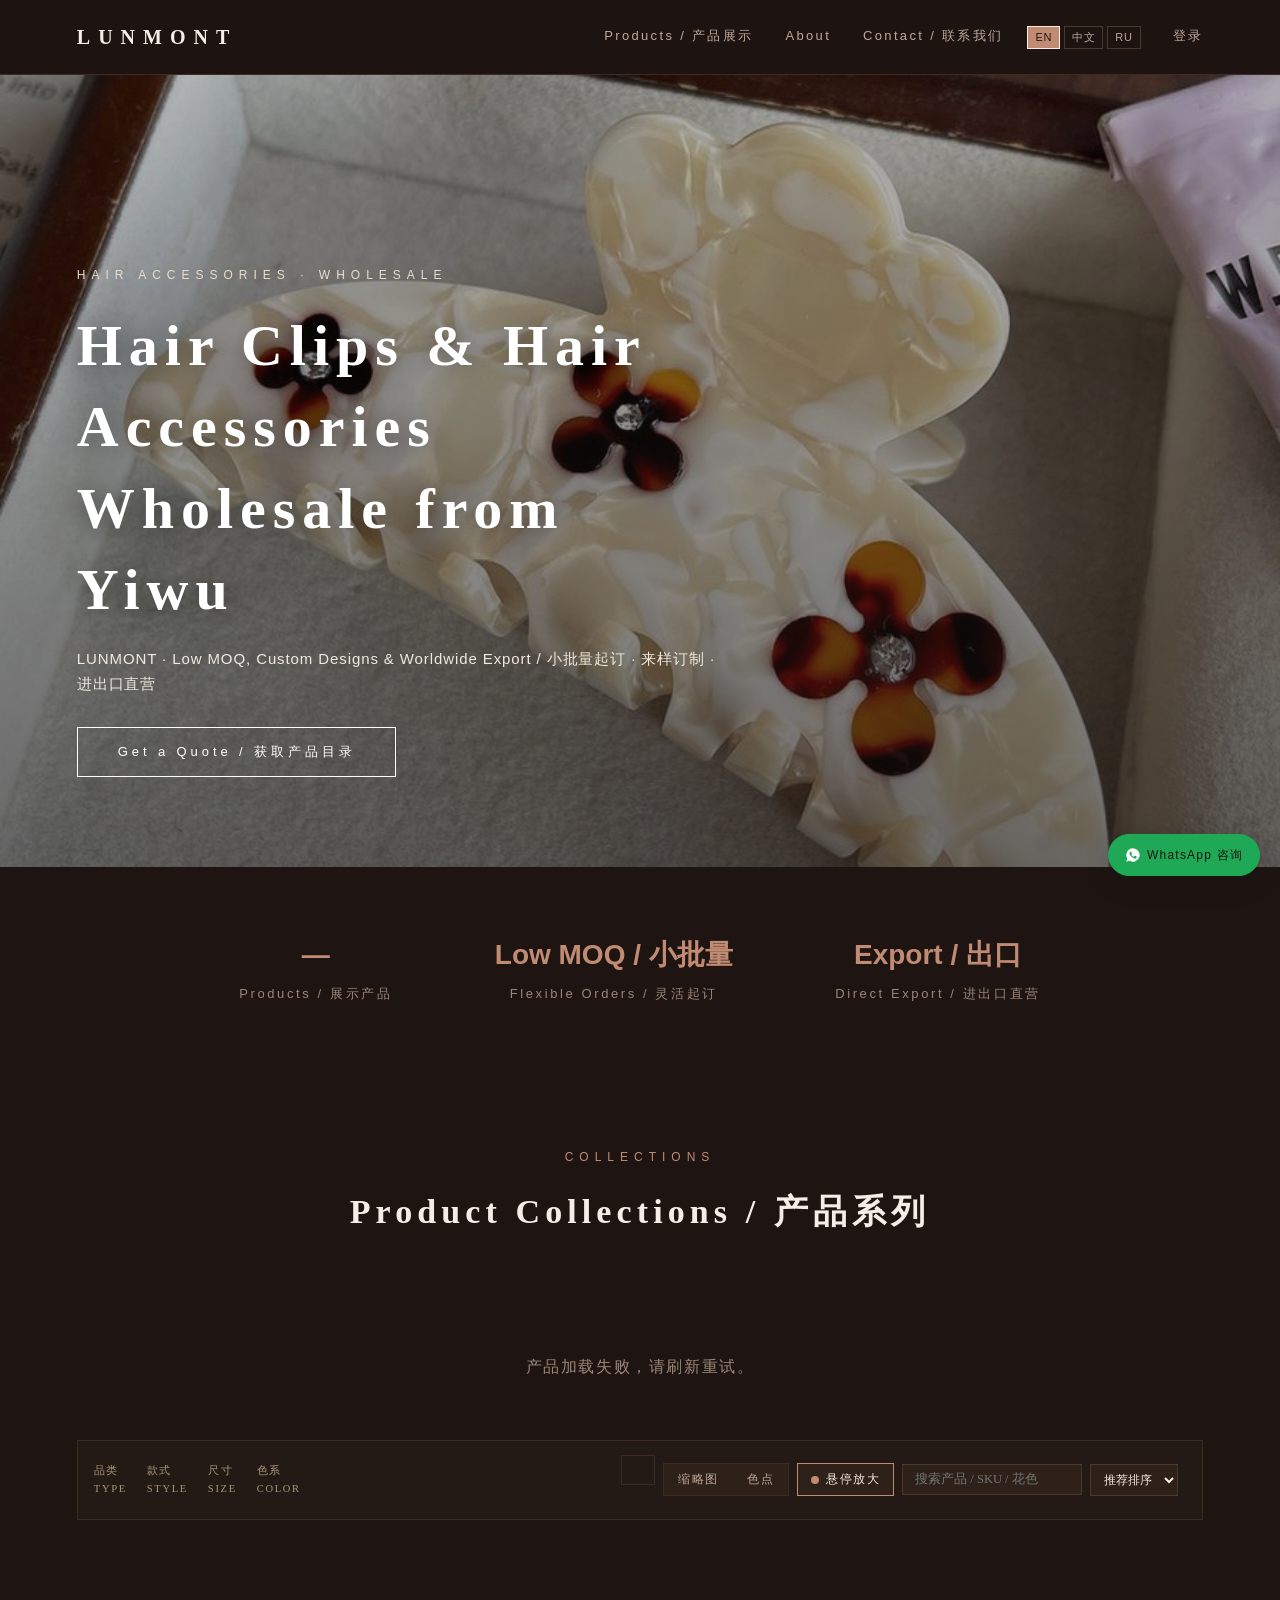
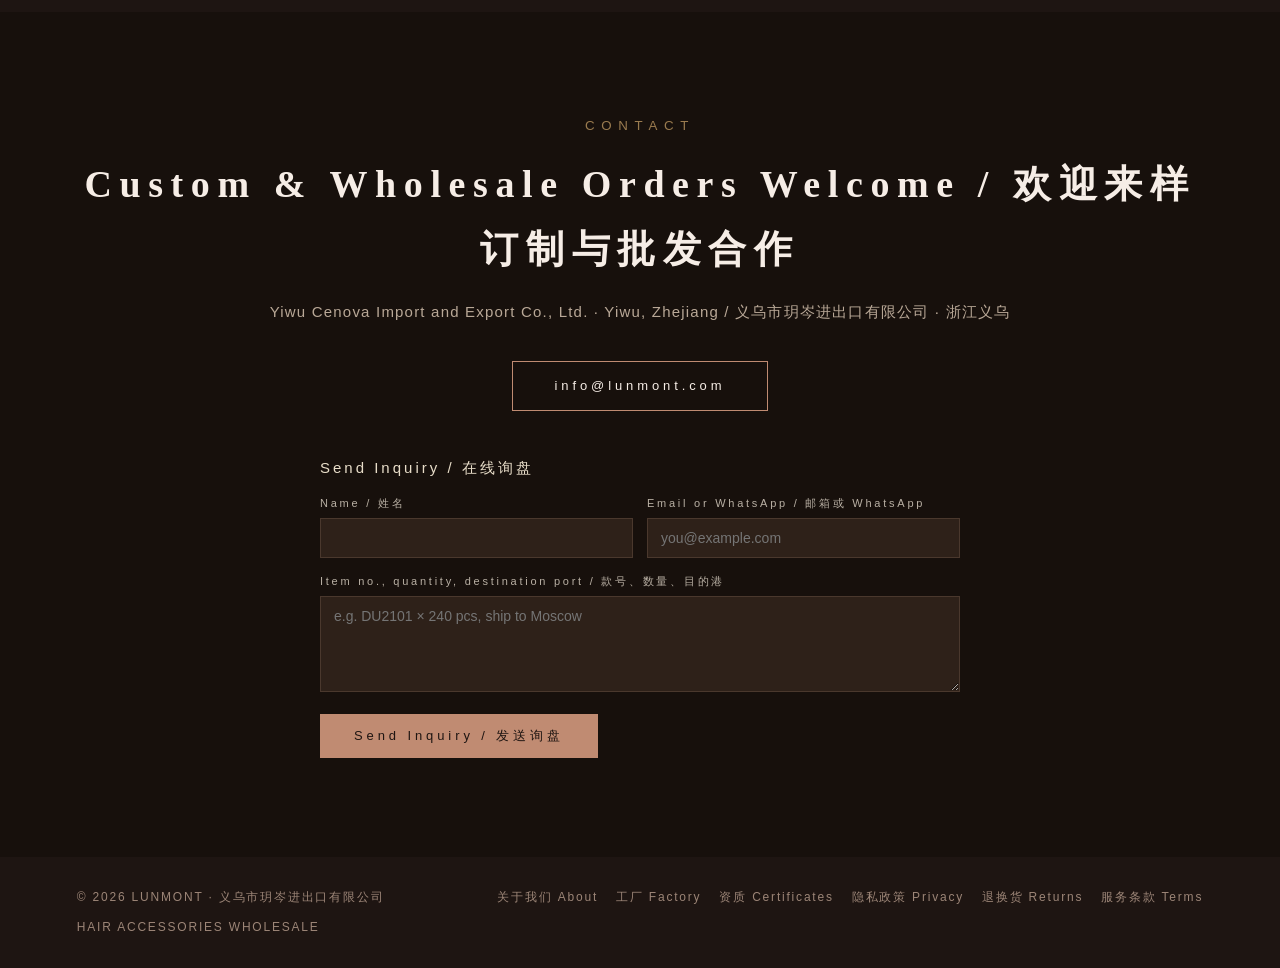
==== index.html @ c1722052 "site: 上线 K5 深咖玫瑰金主题" ====
<!doctype html>
<html lang="en">
<head>
<meta charset="UTF-8">
<!-- build-tag: 2026-11-25 i18n-k5-20261125 -->
<meta name="viewport" content="width=device-width, initial-scale=1.0">
<title>Hair Clips & Hair Accessories Manufacturer | LUNMONT</title>
<meta name="description" content="LUNMONT is a Yiwu hair clip and hair accessories manufacturer offering acetate clips, claw clips and custom wholesale orders with low MOQ. Request a quote today.">
<link rel="canonical" href="https://www.lunmont.com/">
<link rel="alternate" hreflang="en" href="https://www.lunmont.com/">
<link rel="alternate" hreflang="x-default" href="https://www.lunmont.com/">
<link rel="preload" as="image" href="assets/products/accessories/DU2101.jpg" fetchpriority="high">
<meta name="robots" content="index,follow">
<meta property="og:image" content="https://www.lunmont.com/assets/business-license.jpg">
<meta property="og:image:width" content="1400">
<meta property="og:image:height" content="1000">
<meta property="og:image:alt" content="Business License of Yiwu Cenova Import and Export Co., Ltd.">
<meta property="og:type" content="website">
<meta property="og:site_name" content="LUNMONT Hair Accessories">
<meta property="og:title" content="Hair Clips & Hair Accessories Manufacturer | LUNMONT">
<meta property="og:description" content="Yiwu hair clip manufacturer. Wholesale acetate clips, claw clips, custom designs. Low MOQ, export worldwide.">
<meta property="og:url" content="https://www.lunmont.com/">
<meta property="og:locale" content="en_US">
<meta name="twitter:card" content="summary_large_image">
<meta name="author" content="Yiwu Cenova Import and Export Co., Ltd.">
<script type="application/ld+json">
{"@context":"https://schema.org","@graph":[
{"@type":"Organization","@id":"https://www.lunmont.com/#organization",
"name":"Yiwu Cenova Import and Export Co., Ltd.","alternateName":"LUNMONT",
"url":"https://www.lunmont.com/","telephone":"+852 94075662",
"foundingDate":"2026-02-05",
"identifier":{"@type":"PropertyValue","name":"Unified Social Credit Code","value":"91330782MAK7FM3R1M"},
"address":{"@type":"PostalAddress","streetAddress":"Houzhai Street, Chengbei Road J86 Lane No.8 Room 401","addressLocality":"Yiwu","addressRegion":"Zhejiang","addressCountry":"CN"},
"description":"Hair clips and hair accessories manufacturer and wholesale supplier."},
{"@type":"WebSite","@id":"https://www.lunmont.com/#website",
"url":"https://www.lunmont.com/","name":"LUNMONT Hair Accessories",
"publisher":{"@id":"https://www.lunmont.com/#organization"},
"inLanguage":"en"},
{"@type":"BreadcrumbList","@id":"https://www.lunmont.com/#breadcrumb",
"itemListElement":[{"@type":"ListItem","position":1,"name":"Home","item":"https://www.lunmont.com/"}]}
]}
</script>
<style>
  :root{--ink:#f6ede6;--muted:#c0a899;--paper:#1e1512;--line:#3b2b23;--accent:#c08b72}
  *{margin:0;padding:0;box-sizing:border-box}
  body{background:var(--paper);color:var(--ink);font-family:"Noto Serif SC","Songti SC",Georgia,serif;line-height:1.7}
  .sans{font-family:"PingFang SC","Microsoft YaHei",sans-serif}
  img{display:block}
  nav{display:flex;justify-content:space-between;align-items:center;padding:20px 6vw;border-bottom:1px solid var(--line);position:sticky;top:0;background:rgba(36,26,21,.92);backdrop-filter:blur(6px);z-index:9}
  .logo{font-size:20px;letter-spacing:.4em;font-weight:600}
  nav .links{font-size:13px;color:var(--muted);letter-spacing:.18em}
  nav .links a{color:inherit;text-decoration:none;margin-left:26px;cursor:pointer}
  nav .links a:hover{color:var(--ink)}
  .hero{position:relative;height:88vh;min-height:520px;overflow:hidden}
  .hero img{width:100%;height:100%;object-fit:cover;filter:saturate(.9)}
  .hero .veil{position:absolute;inset:0;background:linear-gradient(180deg,rgba(15,14,12,.25),rgba(15,14,12,.55))}
  .hero .cap{position:absolute;left:6vw;bottom:10vh;color:#fff;max-width:640px}
  .hero .cap small{font-size:12px;letter-spacing:.5em;color:#e8ddc9}
  .hero .cap h1{margin-top:18px;font-size:clamp(32px,5vw,58px);font-weight:600;letter-spacing:.12em;line-height:1.4;text-shadow:0 2px 24px rgba(0,0,0,.4);white-space:pre-line}
  .hero .cap p{margin-top:16px;font-size:15px;letter-spacing:.06em;color:#efe9df}
  .hero .cap a{display:inline-block;margin-top:30px;padding:13px 40px;border:1px solid #fff;color:#fff;text-decoration:none;font-size:13px;letter-spacing:.3em;transition:.25s;cursor:pointer}
  .hero .cap a:hover{background:#2e2119;color:var(--ink)}
  .stats{display:flex;justify-content:center;gap:8vw;flex-wrap:wrap;padding:64px 6vw;text-align:center}
  .stats b{display:block;font-size:28px;font-weight:600;color:var(--accent)}
  .stats i{font-style:normal;font-size:13px;color:var(--muted);letter-spacing:.2em}
  section{padding:8vh 6vw}
  .sec-head{text-align:center;margin-bottom:52px}
  .sec-head small{font-size:12px;letter-spacing:.5em;color:var(--accent)}
  .sec-head h2{margin-top:14px;font-size:clamp(24px,3vw,34px);font-weight:600;letter-spacing:.15em}
  .grid{display:grid;grid-template-columns:repeat(auto-fill,minmax(280px,1fr));gap:22px}
  .card{position:relative;height:400px;overflow:hidden;background:#2a1e18}
  /* 只作用于卡片主图（:scope 直系子元素）—— 变体缩略图是同名后代 img，不能被一起放大 */
  .card > img{width:100%;height:100%;object-fit:cover;transition:transform .6s ease;will-change:transform}
  /* 悬停放大：跟随鼠标位置、适中 1.5×（不做二次请求）；body.zoooff 时整体关闭 */
  body:not(.zoooff) .card:hover > img{transform:scale(1.5)}
  .card .shade{position:absolute;inset:0;background:linear-gradient(180deg,transparent 55%,rgba(15,14,12,.62))}
  .card .cap{position:absolute;left:22px;right:22px;bottom:20px;color:#fff}
  .card .cap h3{font-size:18px;letter-spacing:.15em;font-weight:600}
  .card .cap p{font-size:13px;color:#e8e2d8;letter-spacing:.08em;margin-top:3px}
  /* ---- 变体（花色）条：一张卡 = 一个产品，卡内切换 SKU ---- */
  .card .vstrip{position:absolute;left:0;right:0;bottom:86px;display:flex;align-items:center;gap:8px;
    padding:0 20px;overflow-x:auto;scrollbar-width:none;z-index:2}
  .card .vstrip::-webkit-scrollbar{display:none}
  .card .vsw{flex:0 0 auto;width:32px;height:32px;border-radius:50%;border:1px solid rgba(255,255,255,.5);
    background:#2a1e18;padding:0;cursor:pointer;overflow:hidden;transition:transform .2s,box-shadow .2s}
  .card .vsw img{width:100%;height:100%;object-fit:cover;display:block;transition:none;transform:none!important}
  .card .vsw:hover{transform:translateY(-2px)}
  .card .vsw.on{box-shadow:0 0 0 2px rgba(15,14,12,.55),0 0 0 3.5px #c08b72}
  .card .vsw.dot{overflow:visible;background:transparent;border:0}
  .card .vsw.dot span{display:block;width:100%;height:100%;border-radius:50%;
    box-shadow:inset 0 0 0 1px rgba(255,255,255,.55);background:var(--c1,#ccc)}
  .card .vsw.dot.pat span{background:repeating-conic-gradient(var(--c1,#ccc) 0 25%,var(--c2,#999) 25% 50%) 0 0/11px 11px}
  .card .vmore{flex:0 0 auto;border:1px solid rgba(255,255,255,.5);background:rgba(15,14,12,.45);
    color:#fff;font-size:11px;letter-spacing:.08em;padding:6px 10px;cursor:pointer;font-family:inherit}
  .card .vmore:hover{background:rgba(15,14,12,.7)}
  /* ---- 变体模式切换（产品区工具栏内）---- */
  .toolbar-v{display:inline-flex;border:1px solid var(--line);background:#2e2119}
  .toolbar-v button{border:0;background:transparent;padding:7px 14px;font-size:12px;letter-spacing:.14em;
    cursor:pointer;color:var(--muted);font-family:"PingFang SC","Microsoft YaHei",sans-serif;transition:.2s}
  .toolbar-v button.on{background:var(--ink);color:#fff}
  .zoomBtn{display:inline-flex;align-items:center;gap:7px;border:1px solid var(--line);background:#2e2119;
    padding:7px 13px;font-size:12px;letter-spacing:.12em;color:var(--muted);cursor:pointer;
    font-family:"PingFang SC","Microsoft YaHei",sans-serif;transition:.2s}
  .zoomBtn .dot{width:8px;height:8px;border-radius:50%;background:#4a382d;transition:.2s}
  .zoomBtn.on{color:var(--ink);border-color:var(--accent)}
  .zoomBtn.on .dot{background:var(--accent)}
  .zoomBtn:hover{border-color:var(--accent)}
  /* ---- 全部花色面板 ---- */
  .vpanel{position:fixed;inset:0;background:rgba(20,18,14,.86);z-index:60;display:none;
    align-items:center;justify-content:center;padding:5vh 4vw}
  .vpanel.open{display:flex}
  .vpanel-inner{background:#241a15;max-width:940px;width:100%;max-height:88vh;display:flex;flex-direction:column}
  .vpanel-head{display:flex;align-items:center;gap:14px;padding:20px 24px 14px;border-bottom:1px solid var(--line)}
  .vpanel-head h4{font-size:16px;letter-spacing:.05em;font-weight:600;flex:1}
  .vpanel-head small{font-size:11px;letter-spacing:.16em;color:var(--muted)}
  .vpanel-head button{border:1px solid var(--line);background:transparent;font-size:17px;width:32px;height:32px;
    cursor:pointer;color:var(--muted)}
  .vpanel-grid{display:grid;grid-template-columns:repeat(auto-fill,minmax(112px,1fr));gap:14px;padding:20px 24px;overflow-y:auto}
  .vpanel-item{cursor:pointer;position:relative}
  .vpanel-item .im{aspect-ratio:1;background:#2a1e18;overflow:hidden;border:1px solid transparent}
  .vpanel-item:hover .im{border-color:#c08b72}
  .vpanel-item img{width:100%;height:100%;object-fit:cover;display:block}
  .vpanel-item p{font-size:11px;color:var(--muted);margin-top:6px;white-space:nowrap;overflow:hidden;text-overflow:ellipsis}
  .card .del{position:absolute;top:14px;right:14px;background:rgba(15,14,12,.6);color:#fff;border:1px solid rgba(255,255,255,.4);padding:4px 12px;font-size:12px;cursor:pointer;letter-spacing:.1em;display:none}
  .edit-on .card .del{display:block}
  .empty,.loading,.error{padding:60px 0;text-align:center;color:var(--muted);letter-spacing:.1em}
  .error{color:#a33}
  .admin{background:#2a1e18;padding:6vh 6vw;display:none}
  .edit-on .admin{display:block}
  .admin h2{font-size:22px;letter-spacing:.2em;margin-bottom:8px}
  .admin .hint{color:var(--muted);font-size:13px;margin-bottom:26px}
  .form{display:grid;grid-template-columns:repeat(auto-fit,minmax(200px,1fr));gap:16px;align-items:end;max-width:900px}
  .form label{display:block;font-size:12px;letter-spacing:.2em;color:var(--muted);margin-bottom:6px}
  .form input,.form select{width:100%;padding:10px 12px;border:1px solid #4a382d;background:#2e2119;font-size:14px}
  .form .btn{padding:12px 30px;background:var(--ink);color:#fff;border:none;font-size:13px;letter-spacing:.25em;cursor:pointer}
  .form .btn:disabled{opacity:.5;cursor:wait}
  .status{margin-top:14px;font-size:13px;min-height:20px}
  .status.ok{color:#2c6e3f}.status.err{color:#a33}
  .contact{background:var(--ink);color:#fffdf9;text-align:center;padding:11vh 6vw}
  .contact h2{font-size:clamp(26px,3.2vw,38px);font-weight:600;letter-spacing:.2em}
  .contact p{color:#b9b0a4;margin-top:18px;font-size:15px;letter-spacing:.08em}
  .contact .mail{display:inline-block;margin-top:36px;padding:13px 42px;border:1px solid #fffdf9;color:#fffdf9;text-decoration:none;font-size:13px;letter-spacing:.3em}
  footer{padding:30px 6vw;display:flex;justify-content:space-between;flex-wrap:wrap;gap:10px;color:var(--muted);font-size:12px;letter-spacing:.15em}
  .foot-links{display:flex;gap:18px}
  .foot-links a{color:var(--muted);text-decoration:none}
  .foot-links a:hover{color:var(--ink)}
  .edit-on [data-content-key]{outline:1px dashed #c08b72;outline-offset:4px;cursor:text;border-radius:2px}
  .edit-on [data-content-key]:hover{background:rgba(217,164,65,.14)}
  .edit-on [data-content-key]:focus{outline:2px solid #c08b72;background:rgba(255,253,249,.10)}
  body.edit-on{padding-bottom:72px}
  .editbar{position:fixed;left:0;right:0;bottom:0;z-index:50;display:flex;align-items:center;justify-content:center;gap:14px;flex-wrap:wrap;background:#150f0c;color:#fffdf9;padding:12px 6vw;font-size:13px;letter-spacing:.08em}
  .editbar[hidden]{display:none}
  .editbar button{padding:8px 20px;border:1px solid #c08b72;background:#c08b72;color:#0f0e0c;font-size:13px;letter-spacing:.12em;cursor:pointer}
  .editbar button.ghost{background:transparent;color:#e8ddc9;border-color:#8a7a60}
  .editbar button:disabled{opacity:.5;cursor:wait}
  .editbar .st{color:#c9b98f;min-width:110px}
  .editbar .st.ok{color:#8fd6a0}.editbar .st.err{color:#f0a0a0}
  .seo-edit{margin-top:34px;padding-top:24px;border-top:1px solid var(--line);max-width:900px}
  .seo-edit h3{font-size:15px;letter-spacing:.15em;margin-bottom:12px}
  .editbar button.active{background:#241a15;color:#0f0e0c;border-color:#fffdf9}
  .editbar button:disabled{opacity:.4}
  .editbar button[hidden]{display:none}
  .editbar .lang-edit{display:inline-flex;align-items:center;gap:6px;color:#e8ddc9;white-space:nowrap}
  .editbar .lang-edit select{padding:6px 8px;background:#f6ede6;color:#1e1512;border:1px solid #8a7a60;font-size:12px;cursor:pointer}
  .lang-switch{display:inline-flex;gap:4px;margin-left:18px;vertical-align:middle;letter-spacing:.04em}
  .lang-switch[hidden]{display:none}
  .lang-switch button{padding:3px 7px;border:1px solid #4a382d;background:transparent;color:var(--muted);font-size:11px;letter-spacing:.06em;cursor:pointer}
  .lang-switch button:hover{color:var(--ink);border-color:var(--ink)}
  .lang-switch button.on{background:#c08b72;color:#1e1512;border-color:var(--ink)}
  .pick-on [data-content-key]{cursor:pointer;outline:1px dashed rgba(55,138,221,.6);outline-offset:3px}
  .pick-on [data-content-key]:hover{outline:2px solid #378add;background:rgba(55,138,221,.10)}
  .pick-on [data-content-key].marked{outline:2px solid #d85a30;background:rgba(216,90,48,.14)}
  .pick-on [data-content-key].ai-preview{outline:2px dashed #1d9e75;background:rgba(29,158,117,.14)}
  .markpanel{position:fixed;right:18px;bottom:76px;z-index:51;width:360px;max-width:calc(100vw - 36px);max-height:64vh;overflow:auto;background:#241a15;border:1px solid #4a382d;box-shadow:0 8px 30px rgba(15,14,12,.18);padding:16px;font-size:13px;line-height:1.5}
  .markpanel[hidden]{display:none}
  .mp-head{display:flex;justify-content:space-between;align-items:center;margin-bottom:10px}
  .mp-head b{font-weight:500;letter-spacing:.08em}
  .mp-head button{padding:4px 10px;border:1px solid #4a382d;background:transparent;color:#5f5e5a;cursor:pointer;font-size:12px}
  .mp-head span{display:flex;gap:6px}
  .mp-head button[hidden]{display:none}
  .mp-item{border-top:1px solid var(--line);padding:10px 0}
  .mp-name{display:flex;align-items:center;gap:8px;margin-bottom:6px;color:var(--ink)}
  .mp-name .idx{display:inline-flex;width:18px;height:18px;align-items:center;justify-content:center;background:#d85a30;color:#fff;border-radius:50%;font-size:11px}
  .mp-name .mp-cur{color:var(--muted);font-size:12px;overflow:hidden;text-overflow:ellipsis;white-space:nowrap;max-width:190px}
  .mp-name .mp-del{margin-left:auto;border:none;background:transparent;color:#a33;cursor:pointer;font-size:12px}
  .markpanel input{width:100%;padding:7px 9px;border:1px solid #4a382d;background:#2e2119;font-size:13px}
  .markpanel .mp-hint{margin-top:6px}
  .markpanel .mp-direct{background:#f6fbf8;border-color:#a9cfc0}
  .mp-tip{color:var(--muted);font-size:12px;margin:2px 0 0}
  .mp-global{margin-top:10px;padding-top:10px;border-top:1px solid var(--line)}
  .mp-global label{display:block;color:var(--muted);font-size:12px;margin-bottom:5px}
  .mp-actions{display:flex;gap:8px;flex-wrap:wrap;margin-top:12px}
  .mp-actions button{padding:8px 14px;border:1px solid var(--ink);background:var(--ink);color:#fffdf9;cursor:pointer;font-size:12px;letter-spacing:.08em}
  .mp-actions button.ghost{background:transparent;color:var(--ink)}
  .mp-actions button:disabled{opacity:.45;cursor:wait}
  .mp-preview{margin-top:6px;color:#0f6e56;font-size:12px;white-space:pre-line}
  .ai-status{margin-top:10px;min-height:18px;font-size:12px;color:var(--muted)}
  .ai-status.ok{color:#0f6e56}.ai-status.err{color:#a33}
  .cand-wrap{margin-top:12px;padding-top:10px;border-top:1px solid var(--line)}
  .cand-wrap[hidden]{display:none}
  .cand-title{font-size:12px;color:var(--muted);margin-bottom:8px}
  .cand-card{border:1px solid var(--line);border-radius:8px;padding:10px;margin-bottom:8px;background:#2e2119}
  .cand-card.adopted{border-color:#1d9e75;box-shadow:0 0 0 2px rgba(29,158,117,.16)}
  .cand-head{display:flex;align-items:center;gap:8px;margin-bottom:6px}
  .cand-head b{font-size:12px}
  .cand-risk{font-size:11px;color:var(--muted);border:1px solid var(--line);border-radius:10px;padding:1px 7px}
  .cand-why{font-size:12px;color:var(--ink);margin:0 0 6px}
  .cand-diff{font-size:11.5px;color:var(--muted);line-height:1.6;max-height:130px;overflow:auto}
  .cand-diff div{margin-bottom:3px}
  .cand-diff .k{color:var(--ink)}
  .cand-diff .aft{color:#0f6e56}
  .cand-card button{margin-top:8px;padding:5px 12px;border:1px solid var(--ink);background:var(--ink);color:#fffdf9;cursor:pointer;font-size:12px}
  .cand-card button.ghost{background:transparent;color:var(--ink)}
  .cand-warn{font-size:11px;color:#a33;margin-top:4px}
  #verPanel{width:420px}
  .ver-banner{font-size:12px;color:#a33;margin-bottom:8px}
  .ver-banner[hidden]{display:none}
  .ver-item{border-top:1px solid var(--line);padding:9px 0;font-size:12px}
  .ver-item .vmeta{color:var(--muted);font-size:11px;margin-top:3px}
  .ver-item button{margin-top:6px;padding:4px 9px;border:1px solid var(--line);background:transparent;color:var(--ink);cursor:pointer;font-size:11px;margin-right:6px}
  .ver-item button:disabled{opacity:.45;cursor:wait}
  /* ---- 草稿箱：保存 ≠ 发布 ---- */
  .editbar .draft-badge{color:#ffcf7a;font-size:12px;letter-spacing:.04em}
  .editbar .draft-badge[hidden]{display:none}
  #draftPanel{width:400px}
  #draftPanel[hidden]{display:none}
  .draft-summary{font-size:12px;color:var(--muted);line-height:1.8;margin-bottom:8px}
  .draft-summary b{color:var(--ink);font-weight:500}
  .draft-actions{display:flex;gap:8px;flex-wrap:wrap;margin-top:12px}
  .draft-actions button{padding:7px 12px;border:1px solid var(--ink);background:var(--ink);color:#fffdf9;cursor:pointer;font-size:12px}
  .draft-actions button.ghost{background:transparent;color:var(--ink)}
  .draft-actions button:disabled{opacity:.45;cursor:wait}
  .draft-banner{font-size:12px;color:#a33;margin-bottom:8px}
  .draft-banner[hidden]{display:none}
  /* ---- data-block 模块层级 + 悬停淡框 / 选中框 / 尺寸标注 ---- */
  /* 标签走伪元素，绝不进 DOM 文本：snapshotContent() 读 innerText 不受影响 */
  .edit-on [data-content-key]{position:relative}
  .edit-on [data-content-key]::after{
    content:attr(data-block-label);position:absolute;left:0;top:-20px;
    font:11px/1.5 "PingFang SC","Microsoft YaHei",sans-serif;letter-spacing:.04em;
    color:#6b5a3e;background:#f4e9d3;border:1px solid #e0cba2;padding:1px 6px;border-radius:3px;
    opacity:0;pointer-events:none;white-space:nowrap;z-index:8;transition:opacity .12s;
  }
  .edit-on [data-content-key]:hover::after,.pick-on [data-content-key]:hover::after{opacity:1}
  .pick-on [data-content-key].marked::after{opacity:1;color:#fff;background:#d85a30;border-color:#d85a30}
  .edit-on [data-content-key]:hover{outline:2px solid rgba(217,164,65,.9);outline-offset:4px}
  .pick-on [data-content-key].marked{box-shadow:0 0 0 3px rgba(216,90,48,.18)}
  .mp-group{margin-top:10px;padding:4px 8px;background:#2a1e18;border-left:3px solid var(--accent);
    font-size:11px;letter-spacing:.12em;color:#6b5a3e}
  .mp-item .mp-cur{max-width:170px}
  /* ---- 原框内选区编辑：拖选一段字，只改这一段 ---- */
  .editbar .sel-info{color:#ffcf7a;font-size:12px;letter-spacing:.04em;
    border:1px dashed #c08b72;padding:3px 9px;max-width:230px;overflow:hidden;
    text-overflow:ellipsis;white-space:nowrap}
  .editbar .sel-info[hidden]{display:none}
  .mp-sel{margin:2px 0 6px;padding:4px 7px;background:rgba(192,139,114,.16);border-left:3px solid #c08b72;
    font-size:11px;color:#6b5a3e;white-space:normal;word-break:break-all}
  .mp-sel b{color:#8a5a10}
  /* AI 候选文字可直接微调：给可编辑态明显视觉，避免被当成静态文本 */
  .cand-diff .aft{color:#0f6e56;border-bottom:1px dashed #1d9e75;cursor:text;outline:none}
  .cand-diff .aft:focus{background:#eef8f3;box-shadow:0 0 0 2px rgba(29,158,117,.22)}
  .cand-diff .aft[contenteditable]:hover{background:#f2faf6}
  /* ---- 文字样式面板：基础 + 字体库 + 艺术字 ---- */
  #stylePanel{width:392px;max-height:78vh}
  #stylePanel[hidden]{display:none}
  .sp-sec{margin:12px 0 7px;padding:5px 8px;background:#2a1e18;border-left:3px solid var(--accent);
    font-size:11px;letter-spacing:.12em;color:#6b5a3e;display:flex;justify-content:space-between;align-items:center}
  .sp-sec span{letter-spacing:0;color:#8a7a60;font-size:10px}
  .sp-arts{display:grid;grid-template-columns:repeat(2,1fr);gap:6px}
  .sp-art{padding:7px 5px;border:1px solid var(--line);background:#2e2119;cursor:pointer;
    font-size:16px;letter-spacing:.05em;text-align:center;min-height:40px;line-height:1.35}
  .sp-art small{display:block;font-size:10px;color:#8a7a60;letter-spacing:0;margin-top:2px}
  .sp-art.on{border-color:#c08b72;box-shadow:0 0 0 2px rgba(192,139,114,.25)}
  .sp-preview{margin-top:9px;padding:13px 8px;border:1px dashed var(--line);background:#2a1e18;
    text-align:center;font-size:22px;letter-spacing:.08em;overflow:hidden;line-height:1.5}
  .sp-pick{margin:2px 0 8px}
  .sp-pick button{width:100%;padding:7px;border:1px dashed #c08b72;background:rgba(192,139,114,.10);
    color:#6b5a3e;cursor:pointer;font-size:12px}
  .sp-pick button.on{background:#c08b72;color:#0f0e0c;border-style:solid}
  .sp-family-note{font-size:10px;color:#8a7a60;margin:-2px 0 8px;line-height:1.5}
  .sp-target{font-size:12px;color:var(--muted);margin-bottom:10px;line-height:1.6}
  .sp-target b{color:var(--ink);font-weight:500}
  .sp-row{display:flex;align-items:center;gap:8px;margin-bottom:9px}
  .sp-row>label{flex:0 0 48px;font-size:12px;color:var(--muted)}
  .sp-row input[type=range]{flex:1;accent-color:#c08b72;min-width:0}
  .sp-row select{flex:1;padding:6px 8px;border:1px solid #4a382d;background:#2e2119;font-size:12px;min-width:0}
  .sp-row input[type=color]{width:34px;height:26px;padding:0;border:1px solid #4a382d;background:#2e2119;cursor:pointer}
  .sp-row .val{flex:0 0 48px;text-align:right;font-size:11px;color:var(--muted)}
  .sp-colors{display:flex;gap:5px;flex-wrap:wrap}
  .sp-colors button{width:20px;height:20px;border:1px solid #4a382d;border-radius:50%;cursor:pointer;padding:0}
  .sp-colors button.on{box-shadow:0 0 0 2px #c08b72}
  .sp-actions{display:flex;gap:8px;flex-wrap:wrap;margin-top:12px;padding-top:10px;border-top:1px solid var(--line)}
  .sp-actions button{padding:7px 12px;border:1px solid var(--ink);background:var(--ink);color:#fffdf9;cursor:pointer;font-size:12px}
  .sp-actions button.ghost{background:transparent;color:var(--ink)}
  .sp-actions button:disabled{opacity:.45;cursor:wait}
  .sp-hint{font-size:11px;color:#8a7a60;margin-top:8px;line-height:1.6}
  /* ---- 筛选栏 / 灯箱 / 询盘表单 / 悬浮按钮（11-13 功能补齐）---- */
  .filterbar{display:flex;align-items:center;gap:14px;flex-wrap:wrap;justify-content:center;margin:-20px 0 40px}
  .filterbar[hidden]{display:none}
  .chips{display:flex;gap:8px;flex-wrap:wrap;justify-content:center}
  .chip{padding:7px 18px;border:1px solid var(--line);background:transparent;color:var(--muted);font-size:12px;letter-spacing:.15em;cursor:pointer;transition:.2s;font-family:"PingFang SC","Microsoft YaHei",sans-serif}
  .chip:hover{border-color:var(--accent);color:var(--ink)}
  .chip.on{background:var(--ink);border-color:var(--ink);color:#fffdf9}
  .filterbar .tools{display:flex;gap:8px}
  .filterbar input[type=search]{padding:8px 14px;border:1px solid var(--line);background:#2e2119;font-size:13px;width:200px;font-family:inherit}

  /* ================= 分类归纳系统（左树 + 顶部筛选 + 排序） ================= */
  .catwrap{display:grid;grid-template-columns:236px 1fr;gap:34px;align-items:start;margin-top:8px}
  .catwrap.noside{grid-template-columns:1fr}
  /* --- 左侧分类树 --- */
  .cattree{position:sticky;top:88px;align-self:start;border:1px solid var(--line);background:#241a15;
    padding:18px 4px 18px 18px;max-height:calc(100vh - 120px);overflow-y:auto}
  .cattree[hidden]{display:none}
  .cattree::-webkit-scrollbar{width:5px}
  .cattree::-webkit-scrollbar-thumb{background:#d8cdb8}
  .ct-title{font-size:11px;letter-spacing:.28em;color:var(--accent);margin:0 0 14px}
  .ct-group{margin-bottom:16px}
  .ct-group>h5{font-size:11px;letter-spacing:.18em;color:#a89878;font-weight:400;
    margin:0 0 7px;padding-bottom:5px;border-bottom:1px solid #f0e9dc;display:flex;
    justify-content:space-between;align-items:center}
  .ct-group>h5 button{border:0;background:none;color:#c0b49c;font-size:10px;cursor:pointer;
    font-family:inherit;letter-spacing:.05em;padding:0}
  .ct-group>h5 button:hover{color:var(--accent)}
  .ct-item{display:flex;align-items:center;justify-content:space-between;width:100%;border:0;
    background:none;text-align:left;padding:6px 8px;font-size:12.5px;color:#4a4436;cursor:pointer;
    font-family:inherit;letter-spacing:.02em;transition:background .15s,color .15s;border-left:2px solid transparent}
  .ct-item:hover{background:#332419;color:var(--ink)}
  .ct-item.on{background:#332419;color:var(--ink);border-left-color:var(--accent);font-weight:600}
  .ct-item .n{font-size:10.5px;color:#b3a894;font-variant-numeric:tabular-nums;flex:0 0 auto;margin-left:8px}
  .ct-item.on .n{color:var(--accent)}
  .ct-item .sw{display:inline-block;width:11px;height:11px;border-radius:50%;margin-right:8px;
    box-shadow:inset 0 0 0 1px rgba(0,0,0,.13);flex:0 0 auto;vertical-align:-1px}
  .ct-sub{padding-left:10px}
  .ct-clear{width:100%;border:1px dashed var(--line);background:none;color:#a89878;font-size:11px;
    letter-spacing:.1em;padding:7px;cursor:pointer;font-family:inherit;margin-top:4px}
  .ct-clear:hover{border-color:var(--accent);color:var(--accent)}
  /* --- 顶部筛选条 --- */
  .fbar2{display:flex;flex-wrap:wrap;gap:10px 20px;align-items:center;padding:14px 16px;
    background:#241a15;border:1px solid var(--line);margin-bottom:20px}
  .frow{display:flex;align-items:center;gap:8px;flex-wrap:wrap}
  .frow>label{font-size:10.5px;letter-spacing:.16em;color:#a89878;flex:0 0 auto}
  .fchip{border:1px solid var(--line);background:#2e2119;color:var(--muted);font-size:11.5px;
    padding:5px 12px;cursor:pointer;font-family:inherit;transition:.15s;letter-spacing:.03em;
    display:inline-flex;align-items:center;gap:6px;white-space:nowrap}
  .fchip:hover{border-color:var(--accent);color:var(--ink)}
  .fchip.on{background:var(--ink);border-color:var(--ink);color:#fffdf9}
  .fchip .sw{width:10px;height:10px;border-radius:50%;box-shadow:inset 0 0 0 1px rgba(0,0,0,.16)}
  .fchip .c{font-size:10px;opacity:.6;font-variant-numeric:tabular-nums}
  .fbar2 .spacer{flex:1 1 40px}
  .fbar2 input[type=search]{padding:7px 12px;border:1px solid var(--line);background:#2e2119;
    font-size:12.5px;width:180px;font-family:inherit}
  .fbar2 select{padding:7px 9px;border:1px solid var(--line);background:#2e2119;font-size:12px;
    color:#4a4436;cursor:pointer;font-family:inherit}
  .fbar2 .cnt{font-size:11px;color:#a89878;letter-spacing:.06em}
  /* 已选条件回显 */
  .factive{display:flex;flex-wrap:wrap;gap:6px;margin:-8px 0 18px}
  .factive[hidden]{display:none}
  .ftag{display:inline-flex;align-items:center;gap:6px;background:#332419;color:#6b5f45;
    font-size:11px;padding:4px 6px 4px 10px;letter-spacing:.04em}
  .ftag b{font-weight:600;color:var(--ink)}
  .ftag button{border:0;background:none;color:#a89878;cursor:pointer;font-size:14px;
    line-height:1;padding:0 2px;font-family:inherit}
  .ftag button:hover{color:#c0392b}
  /* 卡片角标：品类 / 尺寸 */
  .card .tags{position:absolute;left:12px;top:12px;display:flex;gap:5px;z-index:3;flex-wrap:wrap;max-width:70%}
  .card .tags span{font-size:9.5px;letter-spacing:.1em;padding:3px 7px;background:rgba(15,14,12,.55);
    color:#fff;backdrop-filter:blur(3px)}
  @media (max-width:960px){
    .catwrap{grid-template-columns:1fr}
    .cattree{position:static;max-height:none;order:2;margin-top:8px}
  }
  .filterbar select{padding:8px 10px;border:1px solid var(--line);background:#2e2119;font-size:12px;color:var(--muted);cursor:pointer}
  .card .pen{position:absolute;top:14px;left:14px;background:rgba(15,14,12,.6);color:#fff;border:1px solid rgba(255,255,255,.4);padding:4px 12px;font-size:12px;cursor:pointer;letter-spacing:.1em;display:none;font-family:inherit}
  .edit-on .card .pen{display:block}
  .card{cursor:pointer}
  .lightbox{position:fixed;inset:0;z-index:60;background:rgba(15,14,12,.92);display:flex;align-items:center;justify-content:center;flex-direction:column;padding:4vh 4vw;cursor:zoom-out}
  .lightbox[hidden]{display:none}
  .lightbox img{max-width:88vw;max-height:74vh;object-fit:contain;box-shadow:0 20px 80px rgba(0,0,0,.5)}
  .lightbox .lb-cap{color:#efe9df;text-align:center;margin-top:22px}
  .lightbox .lb-cap h3{font-size:20px;letter-spacing:.12em}
  .lightbox .lb-cap p{font-size:13px;color:#b9b0a4;margin-top:6px;letter-spacing:.1em}
  .lightbox .lb-act{display:flex;gap:12px;margin-top:18px;justify-content:center}
  .lightbox .lb-act button{padding:10px 26px;border:1px solid #c08b72;background:transparent;color:#e8ddc9;font-size:13px;letter-spacing:.2em;cursor:pointer;font-family:inherit}
  .lightbox .lb-act button.solid{background:#c08b72;color:#0f0e0c}
  .lightbox .lb-close{position:absolute;top:18px;right:24px;color:#e8ddc9;font-size:26px;background:none;border:none;cursor:pointer;line-height:1}
  .inq-form{max-width:640px;margin:44px auto 0;text-align:left;display:grid;gap:14px}
  .inq-form label{display:block;font-size:11px;letter-spacing:.25em;color:#b9b0a4;margin-bottom:5px}
  .inq-form input,.inq-form textarea{width:100%;padding:11px 13px;border:1px solid rgba(255,253,249,.25);background:rgba(255,253,249,.06);color:#fffdf9;font-size:14px;font-family:inherit;border-radius:0}
  .inq-form textarea{min-height:96px;resize:vertical}
  .inq-form input:focus,.inq-form textarea:focus{outline:none;border-color:#c08b72}
  .inq-form .inq-row{display:grid;grid-template-columns:1fr 1fr;gap:14px}
  .inq-form button{padding:13px 34px;background:#c08b72;color:#0f0e0c;border:none;font-size:13px;letter-spacing:.3em;cursor:pointer;justify-self:start;font-family:inherit}
  .inq-form button:disabled{opacity:.5;cursor:wait}
  .inq-status{font-size:13px;min-height:20px;color:#c9b98f;letter-spacing:.06em}
  .inq-status.ok{color:#8fd6a0}.inq-status.err{color:#f0a0a0}
  .inq-tag{display:inline-flex;align-items:center;gap:8px;margin:0 auto;font-size:12px;color:#e8ddc9;background:rgba(192,139,114,.16);border:1px solid #c08b72;padding:6px 14px;letter-spacing:.08em}
  .inq-tag[hidden]{display:none}
  .inq-tag button{background:none;border:none;color:#f0a0a0;cursor:pointer;font-size:14px}
  .float-btns{position:fixed;right:20px;bottom:24px;z-index:40;display:flex;flex-direction:column;gap:10px}
  body.edit-on .float-btns{bottom:76px}
  .float-btns a,.float-btns button{display:flex;align-items:center;justify-content:center;gap:6px;text-decoration:none;background:var(--ink);color:#fffdf9;border:1px solid var(--accent);border-radius:999px;padding:10px 16px;font-size:12px;letter-spacing:.1em;cursor:pointer;box-shadow:0 6px 24px rgba(15,14,12,.25);font-family:inherit}
  .float-btns .wa{background:#1fa855;border-color:#1fa855}
  .float-btns #toTop{display:none}
  .float-btns #toTop.show{display:flex}
  .hero-swap{margin-top:16px}
  @media (max-width:640px){ .inq-form .inq-row{grid-template-columns:1fr} .float-btns a span.txt{display:none} }

  /* ================= 商城：卡片价格 / 购物车 / 账户 / 结账 / 订单 / 管理 ================= */
  .card .price{position:absolute;left:14px;bottom:56px;z-index:3;background:rgba(36,26,21,.92);
    border:1px solid var(--line);padding:4px 12px;font-size:13px;letter-spacing:.06em;color:var(--ink)}
  .card .price i{font-style:normal;font-size:10px;color:var(--muted);letter-spacing:.14em;margin-left:4px}
  .cart-badge{display:inline-flex;align-items:center;justify-content:center;min-width:17px;height:17px;
    border-radius:999px;background:var(--accent);color:#0f0e0c;font-size:11px;padding:0 4px;margin-left:5px}
  .cart-badge:empty{display:none}
  /* 批发档标识：仅批发客户登录时出现，提醒当前看到的是批发价 */
  #navTierTag{display:inline-block;margin-left:14px;padding:1px 9px;border:1px solid var(--accent);
    border-radius:999px;color:var(--accent);font-size:11px;letter-spacing:.1em;vertical-align:2px}
  #navTierTag[hidden]{display:none}
  .shop-mask{position:fixed;inset:0;background:rgba(15,14,12,.45);z-index:60}
  .shop-mask[hidden]{display:none}
  .shop-panel{position:fixed;top:0;right:0;bottom:0;width:min(480px,94vw);z-index:61;background:#241a15;
    border-left:1px solid var(--line);display:flex;flex-direction:column;box-shadow:-14px 0 44px rgba(15,14,12,.18)}
  .shop-panel[hidden]{display:none}
  .shop-center{position:fixed;top:50%;left:50%;transform:translate(-50%,-50%);width:min(560px,94vw);
    max-height:88vh;overflow:auto;z-index:61;background:#241a15;border:1px solid var(--line);
    padding:30px 28px;box-shadow:0 24px 80px rgba(15,14,12,.25)}
  .shop-center[hidden]{display:none}
  .shop-head{display:flex;align-items:center;justify-content:space-between;padding:18px 22px 14px;border-bottom:1px solid var(--line)}
  .shop-head h3{margin:0;font-size:17px;font-weight:500;letter-spacing:.12em}
  .shop-head button{border:1px solid var(--line);background:none;font-size:17px;cursor:pointer;padding:2px 10px;color:var(--muted)}
  .shop-body{flex:1;overflow:auto;padding:16px 22px}
  .shop-foot{border-top:1px solid var(--line);padding:16px 22px}
  .cart-row{display:flex;gap:12px;align-items:center;padding:10px 0;border-bottom:1px dashed var(--line)}
  .cart-row img{width:56px;height:56px;object-fit:cover;border:1px solid var(--line)}
  .cart-row .nm{flex:1;font-size:13px;line-height:1.4}
  .cart-row .nm small{display:block;color:var(--muted);font-size:11px}
  .cart-row .qty{display:flex;align-items:center;gap:6px}
  .cart-row .qty button{width:24px;height:24px;border:1px solid var(--line);background:#2e2119;cursor:pointer;font-size:14px;line-height:1}
  .cart-row .qty input{width:52px;text-align:center;border:1px solid var(--line);padding:3px 2px;font-size:12px}
  .cart-row .rm{border:none;background:none;color:#c0392b;cursor:pointer;font-size:12px}
  .shop-total{display:flex;justify-content:space-between;font-size:15px;letter-spacing:.06em}
  .shop-total b{font-size:18px}
  .shop-form label{display:block;font-size:11px;letter-spacing:.16em;color:#6b5a3e;margin:12px 0 5px}
  .shop-form input,.shop-form textarea,.shop-form select{width:100%;padding:10px 12px;border:1px solid #d9cdb6;
    background:#2e2119;font-size:13.5px;font-family:inherit;box-sizing:border-box}
  .shop-form input:focus,.shop-form textarea:focus{outline:none;border-color:#c08b72}
  .shop-form .row2{display:grid;grid-template-columns:1fr 1fr;gap:12px}
  .shop-btn{width:100%;margin-top:18px;padding:12px;border:1px solid #c08b72;background:#c08b72;color:#0f0e0c;
    font-size:13px;letter-spacing:.24em;cursor:pointer;font-family:inherit}
  .shop-btn.ghost{background:transparent}
  .shop-btn:disabled{opacity:.55;cursor:wait}
  .shop-status{min-height:20px;margin-top:12px;font-size:12px;color:#8a7a60;letter-spacing:.03em;white-space:pre-line}
  .shop-status.err{color:#c0392b}.shop-status.ok{color:#1e7a44}
  .shop-hint{margin-top:12px;font-size:11px;line-height:1.6;color:#9a8a6e;background:#2a1e18fef;border:1px dashed #e3d6bd;
    padding:9px 11px;border-radius:6px;letter-spacing:.02em}
  .shop-tabs{display:flex;gap:0;margin-bottom:6px;border-bottom:1px solid var(--line)}
  .shop-tabs button{flex:1;padding:10px 4px;border:none;background:none;font-size:13px;letter-spacing:.14em;
    cursor:pointer;color:var(--muted);border-bottom:2px solid transparent;font-family:inherit}
  .shop-tabs button.on{color:var(--ink);border-bottom-color:#c08b72}
  .pay-opt{display:flex;gap:10px;align-items:flex-start;border:1px solid var(--line);padding:12px 14px;margin-top:10px;cursor:pointer}
  .pay-opt.on{border-color:#c08b72;background:rgba(192,139,114,.14)}
  .pay-opt input{margin-top:3px}
  .pay-opt b{display:block;font-size:13px;font-weight:500}
  .pay-opt small{color:var(--muted);font-size:11.5px;line-height:1.5;display:block;margin-top:2px}
  .ord-card{border:1px solid var(--line);padding:12px 14px;margin-bottom:12px;background:#2e2119}
  .ord-card .top{display:flex;justify-content:space-between;font-size:12px;color:var(--muted)}
  .ord-card .st{font-size:11px;letter-spacing:.1em;padding:2px 8px;border:1px solid var(--line)}
  .ord-card .st.paid{color:#1e7a44;border-color:#1e7a44}
  .ord-card .st.pending_payment{color:#b58a2b;border-color:#b58a2b}
  .ord-card .st.awaiting_confirmation{color:#8367b5;border-color:#8367b5}
  .ord-card .st.shipped,.ord-card .st.delivered{color:#3f6fb5;border-color:#3f6fb5}
  .ord-card .st.cancelled{color:#9a9a98;border-color:#9a9a98;text-decoration:line-through}
  .ord-items{font-size:12px;color:#4b4438;margin-top:8px;line-height:1.7}
  .ord-act{display:flex;gap:8px;margin-top:10px;flex-wrap:wrap}
  .ord-act button{border:1px solid var(--line);background:#2e2119;font-size:12px;padding:5px 12px;cursor:pointer;font-family:inherit}
  .ord-act button.prime{border-color:#c08b72;background:#c08b72;color:#0f0e0c}
  /* 管理端商城面板：复用 markpanel 外观，表格化订单 */
  .so-thead,.so-row{display:grid;grid-template-columns:118px 1fr 92px 96px 120px;gap:8px;align-items:center;padding:8px 0;border-bottom:1px dashed var(--line);font-size:12px}
  .so-thead{color:var(--muted);letter-spacing:.1em;font-size:11px}
  .so-row .num{font-weight:600}
  .so-row select{border:1px solid var(--line);padding:3px 4px;font-size:11px;background:#2e2119}
  .so-row button{border:1px solid #c08b72;background:#c08b72;color:#0f0e0c;font-size:11px;padding:3px 8px;cursor:pointer}
  /* 客户管理：档位胶囊 / 启停 / 开号表单 */
  /* 客户面板比通用 markpanel(360px) 宽：5 列表格 + 两列开号表单需要空间 */
  #shopAdminPanel{width:min(640px, calc(100vw - 36px))}
  .cust-thead,.cust-row{display:grid;grid-template-columns:minmax(0,1fr) 96px 54px 74px 128px;gap:7px;align-items:center;padding:8px 0;border-bottom:1px dashed var(--line);font-size:12px}
  .cust-thead{color:var(--muted);letter-spacing:.08em;font-size:11px}
  .cust-row.off{opacity:.5}
  .cust-row .who{min-width:0}
  .cust-row .who b{font-weight:600;display:block;overflow:hidden;text-overflow:ellipsis;white-space:nowrap;font-size:12px}
  .cust-row .who small{display:block;color:var(--muted);font-size:10.5px;margin-top:2px;overflow:hidden;text-overflow:ellipsis;white-space:nowrap}
  .cust-tier{display:inline-block;padding:2px 8px;border:1px solid var(--line);font-size:10.5px;letter-spacing:.06em;white-space:nowrap}
  .cust-tier.ws{border-color:#8367b5;color:#6b4f9c;background:#f5f1fb}
  .cust-tier.rt{border-color:#c9c2b2;color:#7a7264;background:#faf8f3}
  .cust-row .act{display:flex;gap:4px;justify-content:flex-end;flex-wrap:nowrap}
  .cust-row .act button{border:1px solid var(--line);background:#2e2119;color:var(--ink);font-size:10.5px;padding:3px 6px;cursor:pointer;font-family:inherit;white-space:nowrap}
  .cust-row .act button.on{border-color:#c08b72;background:#c08b72;color:#0f0e0c}
  .cust-row .act button.danger{border-color:#c98;color:#a33}
  .cust-new{border:1px dashed var(--line);padding:12px 14px;margin:14px 0 6px;background:#fbf9f4}
  .cust-new .g{display:grid;grid-template-columns:repeat(2,minmax(0,1fr));gap:8px 12px;margin-top:8px}
  .cust-new label{font-size:11px;color:var(--muted);display:block;margin-bottom:3px;letter-spacing:.06em}
  .cust-new input,.cust-new select{width:100%;border:1px solid var(--line);padding:6px 8px;font-size:12px;font-family:inherit;background:#2e2119;box-sizing:border-box}
  .cust-new .go{grid-column:1/-1}
  .cust-new .go button{width:auto;padding:8px 22px;border:1px solid #c08b72;background:#c08b72;color:#0f0e0c;font-size:12px;cursor:pointer;font-family:inherit}
  .wire-box{border:1px dashed #c08b72;background:rgba(192,139,114,.14);padding:14px 16px;font-size:12.5px;line-height:1.8;margin-top:12px}
  .wire-box b{font-size:13px}
  @media (max-width:640px){ .so-thead,.so-row{grid-template-columns:1fr;gap:4px} .shop-form .row2{grid-template-columns:1fr}
    .cust-thead{display:none}
    .cust-row{grid-template-columns:1fr auto;gap:2px 8px;padding:10px 0}
    .cust-row .act{grid-column:1/-1;justify-content:flex-start;margin-top:4px}
    .cust-new .g{grid-template-columns:1fr} }

/* ---- K5 深咖玫瑰金补丁（追加在样式末尾，同权重后写胜） ---- */
html{color-scheme:dark}
body{background:var(--paper);color:var(--ink)}
::selection{background:#c08b72;color:#1e1512}
nav{background:rgba(30,21,18,.92)}
.hero .veil{background:linear-gradient(180deg,rgba(15,10,8,.3),rgba(21,15,12,.62))}
.hero .cap a:hover{background:#f6ede6;color:#1e1512}
.stats i{color:#9c8577}
.toolbar-v button.on,.form .btn,.chip.on,.fchip.on{background:#c08b72;border-color:#c08b72;color:#1e1512}
.float-btns a,.float-btns button{background:#c08b72;color:#1e1512;border-color:#c08b72}
.contact{background:#17100c;color:#f6ede6}
.contact .mail{border-color:#c08b72;color:#f6ede6}
.contact p{color:#b9a897}
.mp-actions button,.cand-card button,.draft-actions button,.sp-actions button,.so-row button,.ord-act button.prime,.shop-btn,.cust-new .go button,.lightbox .lb-act button.solid,.inq-form button,.sp-pick button.on{background:#c08b72;border-color:#c08b72;color:#1e1512}
.mp-actions button.ghost,.cand-card button.ghost,.draft-actions button.ghost,.sp-actions button.ghost{background:transparent;color:var(--ink);border-color:#4a382d}
.form input,.form select,.markpanel input,.filterbar input[type=search],.filterbar select,.fbar2 input[type=search],.fbar2 select,.so-row select,.cust-row .act button,.cust-new input,.cust-new select,.pedit input,.cart-row .qty button,.ord-card,.ord-act button,.sp-row select,.sp-row input[type=color],.shop-form input,.shop-form textarea,.inq-form input,.inq-form textarea{background:#2e2119;color:var(--ink);border-color:#4a382d}
.cand-card{background:#2a1e18}
.vpanel-inner,.markpanel,.shop-panel{color:var(--ink)}
.vpanel-item p,.ct-item,.fchip,.zoomBtn,.mp-name{color:var(--muted)}
.ct-item:hover,.ct-item.on{color:var(--ink)}
.lightbox .lb-cap{color:#d9cdc2}
footer,.foot-links a{color:#9c8577}
.foot-links a:hover{color:var(--ink)}
.sp-preview{border-color:#4a382d}
.empty,.loading,.error,.todo,.hint,.legal,.shop-hint{color:#9c8577}
.lang-switch button{border-color:#4a382d;color:var(--muted)}
.lang-switch button:hover{color:var(--ink);border-color:var(--ink)}
</style></style>
</head>
<body>
<div class="editbar sans" id="editBar" hidden>
  <span id="editTip">可视化编辑中：直接点页面文字修改，也可拖选一段只改这段</span>
  <label class="lang-edit">编辑语言
    <select id="editLang" title="切换后只读写所选语言，不覆盖其它语言">
      <option value="base">基础（原版）</option>
      <option value="en">English</option>
      <option value="zh">中文</option>
      <option value="ru">Русский</option>
    </select>
  </label>
  <button type="button" id="modeText" class="active">直接改字</button>
  <button type="button" id="modePick" class="ghost">圈选 + AI</button>
  <span class="sel-info" id="selInfo" hidden></span>
  <button type="button" id="selEdit" class="ghost" hidden>✎ 改写选中</button>
  <button type="button" id="saveContent">保存文案</button>
  <button type="button" class="ghost" id="resetContent">放弃修改</button>
  <button type="button" class="ghost" id="verToggle">版本历史</button>
  <button type="button" class="ghost" id="draftSave">存为草稿</button>
  <button type="button" class="ghost" id="draftToggle">草稿箱</button>
  <button type="button" class="ghost" id="styleToggle">文字样式</button>
  <button type="button" class="ghost" id="inqToggle">询盘</button>
  <button type="button" class="ghost" id="shopAdminToggle">商城</button>
  <span class="draft-badge" id="draftBadge" hidden>● 有草稿未发布</span>
  <span class="st" id="contentStatus"></span>
</div>
<div class="markpanel sans" id="markPanel" hidden>
  <div class="mp-head"><b>已标记 <span id="markCount">0</span> 处</b><button type="button" id="clearMarks">清空标记</button></div>
  <p class="mp-tip">每处可「直接改成」手改，或写提示词让 AI 改；两者可混用。带「选中片段」的标记只改那一段，其余文字原样保留。</p>
  <div id="markList"></div>
  <div class="mp-global"><label>统一提示词（作用于所有未手改的标记处）</label><input id="globalHint" placeholder="例：更简洁、偏外贸 B2B 口吻，突出小批量起订"></div>
  <div class="mp-actions">
    <button type="button" id="aiRun">生成修改预览</button>
    <button type="button" id="aiApply" class="ghost" disabled>应用到网站</button>
    <button type="button" id="aiTune" class="ghost" disabled>✎ 放进页面微调</button>
    <button type="button" id="aiDiscard" class="ghost" disabled>放弃预览</button>
  </div>
  <div class="cand-wrap" id="candWrap" hidden>
    <div class="cand-title" id="candTitle"></div>
    <div id="candList"></div>
  </div>
  <div class="ai-status" id="aiStatus"></div>
</div>
<div class="markpanel sans" id="verPanel" hidden>
  <div class="mp-head"><b>版本历史</b><span><button type="button" id="verBack" hidden>返回当前</button><button type="button" id="verClose">关闭</button></span></div>
  <div class="ver-banner" id="verBanner" hidden></div>
  <div id="verList"></div>
  <div class="ai-status" id="verStatus"></div>
</div>
<div class="markpanel sans" id="draftPanel" hidden>
  <div class="mp-head"><b>草稿箱（保存 ≠ 发布）</b><span><button type="button" id="draftBack" hidden>返回当前</button><button type="button" id="draftClose">关闭</button></span></div>
  <div class="draft-banner" id="draftBanner" hidden></div>
  <div class="draft-summary" id="draftSummary">读取中…</div>
  <div class="draft-actions">
    <button type="button" id="draftPreview" disabled>预览草稿</button>
    <button type="button" id="draftPublish" class="ghost" disabled>发布草稿到网站</button>
    <button type="button" id="draftDiscard" class="ghost" disabled>丢弃草稿</button>
  </div>
  <div class="ai-status" id="draftStatus"></div>
</div>
<div class="markpanel sans" id="inqPanel" hidden>
  <div class="mp-head"><b>访客询盘</b><span><button type="button" id="inqRefresh">刷新</button><button type="button" id="inqClose">关闭</button></span></div>
  <div id="inqList"></div>
  <div class="ai-status" id="inqPanelStatus"></div>
</div>
<div class="markpanel sans" id="shopAdminPanel" hidden>
  <div class="mp-head"><b>商城管理 · 订单 / 客户 / 收款</b><span><button type="button" id="saRefresh">刷新</button><button type="button" id="saClose">关闭</button></span></div>
  <div class="shop-tabs"><button type="button" class="on" id="saTabOrders">订单</button><button type="button" id="saTabCustomers">客户</button><button type="button" id="saTabSettings">收款设置</button></div>
  <div id="saOrders">
    <div class="so-thead"><span>订单号</span><span>客户</span><span>金额</span><span>状态</span><span>操作</span></div>
    <div id="saOrderList"></div>
  </div>
  <div id="saCustomers" hidden>
    <div class="cust-new">
      <b style="font-size:12px;letter-spacing:.08em">开号 / 批发老客户</b>
      <span style="font-size:11px;color:var(--muted);margin-left:8px">零售客户可自行注册后在此升级为批发档</span>
      <div class="g">
        <div><label>邮箱 *</label><input type="email" id="cnEmail" maxlength="160" autocomplete="off"></div>
        <div><label>初始密码 *（8 位以上，请线下告知客户）</label><input type="text" id="cnPass" maxlength="200" autocomplete="off"></div>
        <div><label>联系人姓名（不填默认取邮箱前缀）</label><input type="text" id="cnName" maxlength="120" placeholder="选填，留空则取邮箱前缀"></div>
        <div><label>公司 / Company</label><input type="text" id="cnCompany" maxlength="160"></div>
        <div><label>国家 / Country</label><input type="text" id="cnCountry" maxlength="60" placeholder="RU / US / AE …"></div>
        <div><label>电话 / WhatsApp</label><input type="text" id="cnPhone" maxlength="60"></div>
        <div><label>价格档位</label><select id="cnTier"><option value="wholesale">批发价（wholesale）</option><option value="retail">零售价（retail）</option></select></div>
        <div><label>备注（内部可见）</label><input type="text" id="cnNote" maxlength="500"></div>
        <div class="go"><button type="button" id="cnCreate">建立账户</button></div>
      </div>
      <div class="ai-status" id="custMsg"></div>
    </div>
    <div class="cust-thead"><span>客户</span><span>档位</span><span>订单</span><span>已付</span><span>操作</span></div>
    <div id="saCustomerList"></div>
    <div class="ai-status" id="custStatus"></div>
    <div class="shop-hint">说明：没有公司时「公司」一栏留空即可；开号时「联系人姓名」不填将默认取邮箱前缀作为客户名。</div>
  </div>
  <div id="saSettings" hidden>
    <div class="sp-sec">万里汇 B2B 汇款收款</div>
    <div class="shop-form" style="max-width:560px">
      <label><input type="checkbox" id="saWireOn" style="width:auto;margin-right:6px"> 开启汇款收款选项（结账页显示收款账号）</label>
      <label>账户名 / Account Name</label><input type="text" id="saWireName" maxlength="160">
      <label>开户行 / Bank</label><input type="text" id="saWireBank" maxlength="160">
      <label>账号 / Account No.</label><input type="text" id="saWireNo" maxlength="80">
      <label>收款说明 / Note（SWIFT code、附言要求等，客户下单页可见）</label><textarea id="saWireNote" rows="3" maxlength="1000"></textarea>
      <button type="button" class="shop-btn" id="saWireSave" style="max-width:220px">保存汇款设置</button>
    </div>
    <div class="sp-sec">PayPal 在线收款</div>
    <div class="shop-form" style="max-width:560px">
      <label>Client ID</label><input type="text" id="saPpCid" maxlength="300" autocomplete="off">
      <label>Secret</label><input type="password" id="saPpSec" maxlength="300" autocomplete="new-password">
      <label>环境</label><select id="saPpEnv"><option value="sandbox">Sandbox 测试</option><option value="live">Live 正式</option></select>
      <div class="shop-status" id="saPpState">状态读取中…</div>
      <button type="button" class="shop-btn" id="saPpSave" style="max-width:220px">保存 PayPal 设置</button>
    </div>
    <div class="sp-sec">通知邮件（可选：需 Worker 绑定 Cloudflare Email）</div>
    <div class="shop-form" style="max-width:560px">
      <label>接收新订单通知的邮箱</label><input type="email" id="saNotify" maxlength="160">
      <label>发件地址（已验证域名邮箱）</label><input type="email" id="saFrom" maxlength="160">
      <button type="button" class="shop-btn" id="saMailSave" style="max-width:220px">保存邮件设置</button>
    </div>
  </div>
  <div class="ai-status" id="saStatus"></div>
</div>
<div class="markpanel sans" id="stylePanel" hidden>
  <div class="mp-head"><b>文字样式 · 艺术字</b><span><button type="button" id="spClose">关闭</button></span></div>
  <div class="sp-target" id="spTarget">点页面上任意文字，选中后调样式</div>
  <div class="sp-pick"><button type="button" id="spPick">🎯 点选页面上的文字（或按住 Alt 点）</button></div>
  <div class="sp-preview" id="spPreview">LUNMONT 艺术字</div>
  <div class="sp-sec">基础排版<span>改动即时预览，保存后访客生效</span></div>
  <div class="sp-row"><label>字号</label><input type="range" id="spSize" min="8" max="120" step="1"><span class="val" id="spSizeVal">—</span></div>
  <div class="sp-row"><label>字重</label>
    <select id="spWeight">
      <option value="">默认</option><option value="300">细 300</option><option value="400">常规 400</option>
      <option value="500">中等 500</option><option value="600">半粗 600</option><option value="700">粗 700</option>
      <option value="800">特粗 800</option>
    </select>
  </div>
  <div class="sp-row"><label>颜色</label><input type="color" id="spColor" value="#0f0e0c"><div class="sp-colors" id="spSwatches"></div></div>
  <div class="sp-row"><label>对齐</label>
    <select id="spAlign"><option value="">默认</option><option value="left">左对齐</option><option value="center">居中</option><option value="right">右对齐</option></select>
  </div>
  <div class="sp-row"><label>行高</label><input type="range" id="spLine" min="0.8" max="2.5" step="0.05"><span class="val" id="spLineVal">—</span></div>
  <div class="sp-row"><label>字距</label><input type="range" id="spSpace" min="-0.05" max="0.5" step="0.01"><span class="val" id="spSpaceVal">—</span></div>
  <div class="sp-sec">字体库<span>系统字体栈 · 不加载外部字体，秒开</span></div>
  <div class="sp-row"><label>字体</label><select id="spFamily"></select></div>
  <div class="sp-family-note">中文字体会按访客系统已装字体逐级回退；西文字体对所有访客一致。选完可在上方预览条直接看效果。</div>
  <div class="sp-row"><label>字形</label>
    <select id="spFontStyle"><option value="">默认</option><option value="normal">正常</option><option value="italic">斜体 Italic</option></select>
  </div>
  <div class="sp-row"><label>字母</label>
    <select id="spTransform"><option value="">默认</option><option value="none">不转换</option><option value="uppercase">全大写</option><option value="lowercase">全小写</option><option value="capitalize">首字母大写</option></select>
  </div>
  <div class="sp-row"><label>装饰线</label>
    <select id="spDecoration"><option value="">默认</option><option value="none">无</option><option value="underline">下划线</option><option value="overline">上划线</option><option value="line-through">删除线</option></select>
  </div>
  <div class="sp-sec">艺术字效果<span>选一个预设 · 可叠加上面的颜色</span></div>
  <div class="sp-arts" id="spArts"></div>
  <div class="sp-actions">
    <button type="button" id="spSave">保存样式</button>
    <button type="button" id="spReset" class="ghost">重置此字段</button>
    <button type="button" id="spDiscard" class="ghost">放弃改动</button>
  </div>
  <div class="sp-hint">样式保存后立即对访客生效，独立于文案的草稿 / 版本回滚。特效为固定预设，不接受任意 CSS。</div>
  <div class="ai-status" id="spStatus"></div>
</div>
<nav data-block="nav" data-block-label="顶部导航">
  <div class="logo" data-content-key="nav_brand">LUNMONT</div>
  <div class="links sans">
    <a href="#products" data-content-key="nav_products">Products / 产品展示</a>
    <a href="/about">About</a>
    <a href="#contact" data-content-key="nav_contact">Contact / 联系我们</a>
    <span class="lang-switch" id="langSwitch" aria-label="Language / 语言 / Язык">
      <button type="button" data-lang="en" class="on" aria-pressed="true">EN</button>
      <button type="button" data-lang="zh" aria-pressed="false">中文</button>
      <button type="button" data-lang="ru" aria-pressed="false">RU</button>
    </span>
    <a href="#" id="navOrders" hidden>我的订单</a>
    <span id="navTierTag" hidden title="当前显示批发价">批发价</span>
    <a href="#" id="navAccount">登录<span class="cart-badge" id="cartBadge"></span></a>
  </div>
</nav>

<div class="hero" data-block="hero" data-block-label="首屏">
  <img id="heroImg" src="assets/products/accessories/DU2101.jpg" alt="LUNMONT acetate hair clips and accessories wholesale" width="1400" height="1000" fetchpriority="high">
  <div class="veil"></div>
  <div class="cap">
    <small class="sans" data-content-key="hero_kicker">HAIR ACCESSORIES · WHOLESALE</small>
    <h1 data-content-key="hero_title">Hair Clips &amp; Hair Accessories
Wholesale from Yiwu</h1>
    <p class="sans" data-content-key="hero_sub">LUNMONT · Low MOQ, Custom Designs &amp; Worldwide Export / 小批量起订 · 来样订制 · 进出口直营</p>
    <a class="sans" href="#contact" data-content-key="hero_cta">Get a Quote / 获取产品目录</a>
  </div>
</div>

<div class="stats sans" data-block="stats" data-block-label="数据条">
  <div><b id="statCount">—</b><i data-content-key="stat1_label">Products / 展示产品</i></div>
  <div><b data-content-key="stat2_num">Low MOQ / 小批量</b><i data-content-key="stat2_label">Flexible Orders / 灵活起订</i></div>
  <div><b data-content-key="stat3_num">Export / 出口</b><i data-content-key="stat3_label">Direct Export / 进出口直营</i></div>
</div>

<section id="products" data-block="products" data-block-label="产品区">
  <div class="sec-head">
    <small class="sans" data-content-key="products_kicker">COLLECTIONS</small>
    <h2 data-content-key="products_title">Product Collections / 产品系列</h2>
  </div>
  <div class="loading sans" id="loading">正在加载产品…</div>
  <div class="empty sans" id="empty" style="display:none" data-content-key="empty_text">No products available. Please contact us directly. / 暂无产品，请直接联系我们。</div>
  <div class="error sans" id="error" style="display:none">产品加载失败，请刷新重试。</div>

  <!-- 分类归纳：顶部筛选条 + 已选条件回显 -->
  <div class="fbar2" id="fbar2" hidden>
    <div class="frow" id="frowCat"><label>品类<br>TYPE</label></div>
    <div class="frow" id="frowStyle"><label>款式<br>STYLE</label></div>
    <div class="frow" id="frowSize"><label>尺寸<br>SIZE</label></div>
    <div class="frow" id="frowFam"><label>色系<br>COLOR</label></div>
    <div class="spacer"></div>
    <div class="frow">
      <span class="fbar2"></span>
      <span class="toolbar-v" id="vModeSwitch" title="花色显示方式：缩略图 / 色点">
        <button data-vm="thumb">缩略图</button><button data-vm="dot">色点</button>
      </span>
      <button type="button" class="zoomBtn on" id="zoomToggle" title="鼠标悬停放大产品图">
        <span class="dot"></span>悬停放大</button>
      <input type="search" id="searchBox" placeholder="搜索产品 / SKU / 花色">
      <select id="sortSel">
        <option value="rank">推荐排序</option>
        <option value="new">最新上架</option>
        <option value="colors">花色最多</option>
        <option value="name">名称 A-Z</option>
        <option value="cat">按分类</option>
        <option value="size">按尺寸</option>
      </select>
      <span class="cnt" id="fCount"></span>
    </div>
  </div>
  <div class="factive" id="factive" hidden></div>

  <div class="catwrap" id="catwrap">
    <aside class="cattree" id="cattree" hidden></aside>
    <div class="grid" id="grid"></div>
  </div>
</section>

<div class="vpanel" id="vpanel">
  <div class="vpanel-inner">
    <div class="vpanel-head">
      <h4 id="vpTitle"></h4><small id="vpCount"></small><button id="vpClose">×</button>
    </div>
    <div class="vpanel-grid" id="vpGrid"></div>
  </div>
</div>

<section class="admin" data-block="admin" data-block-label="管理区">
  <h2 data-content-key="admin_title">Upload Product Images / 上传产品图片</h2>
  <div class="hint sans" data-content-key="admin_hint">选择图片后自动压缩并生成产品卡片，可多选一次上传多张。产品名选填，分类决定卡片归类。</div>
  <div class="form sans">
    <div><label>图片（可多选）</label><input type="file" id="files" accept="image/*" multiple></div>
    <div><label>产品名（选填，留空用文件名）</label><input type="text" id="pname" placeholder="如：珍珠抓夹-米白"></div>
    <div><label>分类</label>
      <select id="pcat">
        <option>醋酸发夹</option><option>经典发夹</option><option>珍珠系列</option><option>金属抓夹</option><option>流行配饰</option><option>其他</option>
      </select></div>
    <div><button class="btn" id="uploadBtn">上传生成</button></div>
  </div>
  <div class="status sans" id="status"></div>
  <div class="hero-swap sans">
    <label style="display:block;font-size:12px;letter-spacing:.2em;color:var(--muted);margin-bottom:6px">首屏大图（选一张，自动压缩替换）</label>
    <div class="form" style="max-width:520px">
      <div><input type="file" id="heroFile" accept="image/*"></div>
      <div><button class="btn" id="heroBtn" type="button">替换首图</button></div>
    </div>
    <div class="status sans" id="heroStatus"></div>
  </div>
  <div class="seo-edit sans">
    <h3>网页标题与描述（SEO，不在页面上显示）</h3>
    <div class="form">
      <div><label>网页标题 title</label><input type="text" id="seoTitle" placeholder="浏览器标签页标题"></div>
      <div><label>网页描述 description</label><input type="text" id="seoDesc" placeholder="搜索引擎摘要"></div>
    </div>
  </div>
</section>

<section id="contact" class="contact" data-block="contact" data-block-label="联系区">
  <small class="sans" style="letter-spacing:.5em;color:#9a7b4f" data-content-key="contact_kicker">CONTACT</small>
  <h2 style="margin-top:14px" data-content-key="contact_title">Custom &amp; Wholesale Orders Welcome / 欢迎来样订制与批发合作</h2>
  <p class="sans" data-content-key="contact_sub">Yiwu Cenova Import and Export Co., Ltd. · Yiwu, Zhejiang / 义乌市玥岑进出口有限公司 · 浙江义乌</p>
  <a class="mail sans" href="mailto:info@lunmont.com" data-content-key="contact_email">info@lunmont.com</a>
  <form class="inq-form sans" id="inqForm" autocomplete="on">
    <h3 style="font-size:15px;letter-spacing:.2em;color:#e8ddc9;font-weight:500" data-content-key="form_title">Send Inquiry / 在线询盘</h3>
    <div class="inq-tag" id="inqTag" hidden><span id="inqTagText"></span><button type="button" id="inqTagClear" title="移除">×</button></div>
    <div class="inq-row">
      <div><label data-content-key="form_name">Name / 姓名</label><input id="inqName" required maxlength="120"></div>
      <div><label data-content-key="form_contact">Email or WhatsApp / 邮箱或 WhatsApp</label><input id="inqContact" required maxlength="160" placeholder="you@example.com"></div>
    </div>
    <div><label data-content-key="form_msg">Item no., quantity, destination port / 款号、数量、目的港</label><textarea id="inqMsg" required maxlength="2000" placeholder="e.g. DU2101 × 240 pcs, ship to Moscow"></textarea></div>
    <input id="inqHp" name="_hp" tabindex="-1" autocomplete="off" style="position:absolute;left:-9999px;width:1px;height:1px;opacity:0" aria-hidden="true">
    <div style="display:flex;gap:14px;align-items:center;flex-wrap:wrap">
      <button type="submit" id="inqBtn" data-content-key="form_submit">Send Inquiry / 发送询盘</button>
      <span class="inq-status" id="inqStatus"></span>
    </div>
  </form>
</section>

<div class="lightbox" id="lightbox" hidden>
  <button class="lb-close" id="lbClose" type="button" aria-label="关闭">×</button>
  <img id="lbImg" src="" alt="">
  <div class="lb-cap"><h3 id="lbName"></h3><p id="lbCat"></p>
    <div class="lb-act">
      <button type="button" class="solid" id="lbCart" hidden>加入购物车</button>
      <button type="button" id="lbInquiry">询盘这款</button>
      <a class="sans" style="padding:10px 26px;border:1px solid #d9a441;color:#e8ddc9;text-decoration:none;font-size:13px;letter-spacing:.2em" id="lbMail">邮件询价</a>
    </div>
  </div>
</div>

<!-- ================= 商城 UI：购物车抽屉 / 登录注册 / 结账 / 我的订单 ================= -->
<div class="shop-mask" id="shopMask" hidden></div>

<div class="shop-panel" id="cartPanel" hidden>
  <div class="shop-head"><h3 class="sans">购物车 CART</h3><button type="button" id="cartClose">×</button></div>
  <div class="shop-body" id="cartBody"></div>
  <div class="shop-foot sans">
    <div class="shop-total"><span>合计（不含运费）</span><b id="cartTotal">$0.00</b></div>
    <button type="button" class="shop-btn" id="cartCheckout">去结算 Checkout</button>
  </div>
</div>

<div class="shop-center" id="authPanel" hidden>
  <div class="shop-tabs sans"><button type="button" id="tabLogin" class="on">登录</button><button type="button" id="tabReg">注册买家账号</button></div>
  <form class="shop-form sans" id="loginForm">
    <label>邮箱 / Email</label><input type="email" id="liEmail" required maxlength="160" autocomplete="email">
    <label>密码 / Password</label><input type="password" id="liPass" required maxlength="200" autocomplete="current-password">
    <button type="submit" class="shop-btn">登 录</button>
    <div class="shop-status" id="liStatus"></div>
  </form>
  <form class="shop-form sans" id="regForm" hidden>
    <label>姓名 / Contact Name（不填则默认取邮箱前缀）</label><input type="text" id="rgName" maxlength="120" placeholder="选填，留空自动用邮箱前缀">
    <label>公司 / Company（没有可不填）</label><input type="text" id="rgCompany" maxlength="160" placeholder="选填">
    <div class="row2">
      <div><label>国家 / Country</label><input type="text" id="rgCountry" maxlength="60" placeholder="e.g. Russia"></div>
      <div><label>电话 / Phone</label><input type="text" id="rgPhone" maxlength="60"></div>
    </div>
    <label>邮箱 / Email *</label><input type="email" id="rgEmail" required maxlength="160" autocomplete="email">
    <label>密码 / Password *（至少 8 位）</label><input type="password" id="rgPass" required minlength="8" maxlength="200" autocomplete="new-password">
    <button type="submit" class="shop-btn">注 册</button>
    <div class="shop-status" id="rgStatus"></div>
    <div class="shop-hint" id="rgHint">提示：没有公司时「公司」一栏留空即可；「姓名」不填将默认取您的邮箱前缀作为客户名。</div>
  </form>
</div>

<div class="shop-center" id="checkoutPanel" hidden>
  <h3 class="sans" style="margin:0 0 4px;font-size:17px;letter-spacing:.12em">结账 CHECKOUT</h3>
  <p class="sans" style="font-size:12px;color:var(--muted);margin:0 0 6px" id="coSum">—</p>
  <form class="shop-form sans" id="coForm">
    <label>收货人 / Receiver *</label><input type="text" id="coName" required maxlength="120">
    <div class="row2">
      <div><label>电话 / Phone</label><input type="text" id="coPhone" maxlength="60"></div>
      <div><label>国家 / Country</label><input type="text" id="coCountry" maxlength="60"></div>
    </div>
    <label>详细地址 / Address *（国际快递或货代仓）</label><textarea id="coAddr" required maxlength="500" rows="2"></textarea>
    <label>备注 / Note（目的港、清关要求等）</label><textarea id="coNote" maxlength="2000" rows="2"></textarea>
    <div id="payOpts"></div>
    <button type="submit" class="shop-btn" id="coSubmit">提交订单</button>
    <div class="shop-status" id="coStatus"></div>
  </form>
</div>

<div class="shop-center" id="ordersPanel" hidden>
  <div class="shop-head" style="border:none;padding:0 0 10px"><h3 class="sans">我的订单 ORDERS</h3><button type="button" id="ordersClose">×</button></div>
  <div id="ordersBody" class="sans"></div>
  <div class="shop-status" id="ordersStatus"></div>
</div>

<div class="float-btns sans">
  <a class="wa" href="https://wa.me/85294075662?text=Hi%20LUNMONT%2C%20I%27m%20interested%20in%20your%20hair%20accessories%20catalog." target="_blank" rel="noopener"><svg width="16" height="16" viewBox="0 0 24 24" fill="#fff" aria-hidden="true"><path d="M12 2a10 10 0 0 0-8.6 15.1L2 22l5-1.3A10 10 0 1 0 12 2zm5.3 14.1c-.2.6-1.2 1.2-1.7 1.2-.9.1-1.5.1-3.2-.7-2.7-1.2-4.4-3.9-4.6-4.1-.1-.2-1.1-1.5-1.1-2.8 0-1.3.7-2 1-2.2.2-.3.5-.3.7-.3h.5c.2 0 .4-.1.6.5.2.6.8 2 .9 2.1.1.2.1.3 0 .5-.3.5-.5.7-.7 1-.1.2-.3.3-.1.6.7 1.2 1.6 2.1 2.9 2.8.3.2.5.1.7-.1.2-.2.9-1 1.1-1.4.3-.3.5-.2.7-.1.3.1 1.8.9 2.1 1 .3.2.5.2.6.4 0 .1 0 .8-.3 1.6z"/></svg><span class="txt" data-content-key="wa_btn">WhatsApp 咨询</span></a>
  <button type="button" id="toTop" title="回到顶部">↑</button>
</div>

<footer class="sans" data-block="footer" data-block-label="页脚">
  <div data-content-key="footer_left">© 2026 LUNMONT · 义乌市玥岑进出口有限公司</div>
  <div class="foot-links"><a href="/about">关于我们 About</a><a href="/factory">工厂 Factory</a><a href="/certificates">资质 Certificates</a><a href="/privacy">隐私政策 Privacy</a><a href="/return">退换货 Returns</a><a href="/terms">服务条款 Terms</a></div>
  <div data-content-key="footer_right">HAIR ACCESSORIES WHOLESALE</div>
</footer>

<script>
const DEFAULTS = [
  {id:'d1', name:'醋酸发夹', cat:'醋酸发夹', img:'assets/products/accessories/DU2101.jpg'},
  {id:'d2', name:'醋酸发夹', cat:'醋酸发夹', img:'assets/products/accessories/DU2102.jpg'},
  {id:'d3', name:'花朵发夹', cat:'醋酸发夹', img:'assets/products/accessories/FLF23-01.jpg'},
  {id:'d4', name:'抓夹系列', cat:'醋酸发夹', img:'assets/products/accessories/G5217.jpg'},
];
let editMode = false;
const $ = s => document.querySelector(s);

function adminKey(){ return sessionStorage.getItem('lunmont_admin_key') || ''; }

/* ---- 多语言：访客展示语言与后台编辑语言分开存，切换一方不覆盖另一方 ----
   base = 历史主表（老工具不传 lang 时的行为，绝不自动迁移/覆盖）；
   en/zh/ru = site_content_i18n 独立译文行，保存时只写当前语言。          */
const LM_LANG_DISPLAY = 'lm_display_lang', LM_LANG_EDIT = 'lm_edit_lang';
const LANG_LABELS = {base:'基础（原版）', en:'English', zh:'中文', ru:'Русский'};
let displayLang = 'en', editLang = 'base';
try{ displayLang = localStorage.getItem(LM_LANG_DISPLAY) || 'en'; }catch(e){}
try{ editLang = localStorage.getItem(LM_LANG_EDIT) || 'base'; }catch(e){}
if(['en','zh','ru'].indexOf(displayLang) < 0) displayLang = 'en';
if(['base','en','zh','ru'].indexOf(editLang) < 0) editLang = 'base';
try{
  const q = new URL(location.href).searchParams.get('lang');
  if(q){
    const ql = q.toLowerCase().trim();
    if(['en','zh','ru'].indexOf(ql) >= 0){ displayLang = ql; editLang = ql; }
    else if(ql === 'base'){ editLang = 'base'; }
  }
}catch(e){}
function activeLang(){ return editMode ? editLang : displayLang; }
function langApiPath(path){
  if(!/^\/(content(\/|$)|ai-edit$)/.test(path)) return path;
  return path + (path.indexOf('?') >= 0 ? '&' : '?') + 'lang=' + encodeURIComponent(activeLang());
}
function paintLang(){
  const a = activeLang();
  document.documentElement.lang = a === 'zh' ? 'zh-CN' : (a === 'ru' ? 'ru' : 'en');
  const ol = document.querySelector('meta[property="og:locale"]');
  if(ol) ol.content = a === 'zh' ? 'zh_CN' : (a === 'ru' ? 'ru_RU' : 'en_US');
  document.querySelectorAll('#langSwitch button').forEach(b=>{
    const on = b.dataset.lang === a;
    b.classList.toggle('on', on);
    b.setAttribute('aria-pressed', on ? 'true' : 'false');
  });
  const sel = $('#editLang'); if(sel) sel.value = editLang;
}

async function api(path, opts={}) {
  const headers = Object.assign({'X-Admin-Key': adminKey()}, opts.headers || {});
  return fetch('/api'+langApiPath(path), Object.assign({credentials:'same-origin'}, opts, {headers}));
}

function esc(s){const d=document.createElement('div');d.textContent=s||'';return d.innerHTML;}

/* ---- 整页文案可视化编辑：contenteditable + D1 /api/content ---- */
function contentNodes(){ return Array.prototype.slice.call(document.querySelectorAll('[data-content-key]')); }
let contentCache = {}, contentBaseline = null;
// 防止「进入管理模式时的异步 /api/content」晚于用户操作返回，把现场文字/状态覆盖掉
let contentLoadSeq = 0;

function applyContent(map){
  if(!map || typeof map !== 'object') return;
  contentNodes().forEach(el=>{
    const k = el.dataset.contentKey;
    // 正处于 AI/手改预览的字段不得被异步刷新覆盖，只能由「放弃/应用」显式结束
    if(el.classList.contains('ai-preview') || el.dataset.aiBefore !== undefined) return;
    if(Object.prototype.hasOwnProperty.call(map,k)) el.textContent = map[k];
  });
  if(Object.prototype.hasOwnProperty.call(map,'seo_title')){
    document.title = map.seo_title;
    $('#seoTitle').value = map.seo_title;
    const og = document.querySelector('meta[property="og:title"]');
    if(og) og.content = map.seo_title;
  }
  if(Object.prototype.hasOwnProperty.call(map,'seo_desc')){
    const m = document.querySelector('meta[name="description"]');
    if(m) m.content = map.seo_desc;
    $('#seoDesc').value = map.seo_desc;
    const og = document.querySelector('meta[property="og:description"]');
    if(og) og.content = map.seo_desc;
  }
  const mail = $('[data-content-key="contact_email"]');
  if(mail) mail.href = 'mailto:' + (mail.textContent||'').trim();
}

function snapshotContent(){
  const c = {};
  contentNodes().forEach(el=>{
    const t = (el.innerText || el.textContent || '').replace(/\r/g,'').trim();
    c[el.dataset.contentKey] = t;
  });
  c.seo_title = document.title;
  const m = document.querySelector('meta[name="description"]');
  c.seo_desc = m ? m.content : '';
  return c;
}

async function loadContent(seq){
  try{
    const r = await fetch('/api/content?lang=' + encodeURIComponent(activeLang()),{credentials:'same-origin'});
    if(!r.ok) return false;
    const d = await r.json();
    if(d.content && Object.keys(d.content).length){
      contentCache = d.content;
      // 用户已经开始改字/保存：这是陈旧响应，绝不 applyContent 覆盖现场
      if(seq !== undefined && seq !== contentLoadSeq) return true;
      const ae = document.activeElement;
      const typing = editMode && ae && ae.hasAttribute && ae.hasAttribute('contenteditable');
      if(!typing) applyContent(contentCache);
      return true;
    }
  }catch(e){}
  return false;
}

function primeSeo(){
  if(!$('#seoTitle').value) $('#seoTitle').value = document.title;
  if(!$('#seoDesc').value){
    const m = document.querySelector('meta[name="description"]');
    $('#seoDesc').value = m ? m.content : '';
  }
}

function setContentStatus(t, cls){
  const s = $('#contentStatus');
  s.textContent = t; s.className = 'st ' + (cls||'');
}

function setEditable(on){
  contentNodes().forEach(el=>{
    if(on){ el.setAttribute('contenteditable','true'); el.setAttribute('spellcheck','false'); }
    else { el.removeAttribute('contenteditable'); el.removeAttribute('spellcheck'); }
  });
}

async function saveContent(){
  contentLoadSeq++;   // 作废任何在途的 loadContent
  const content = snapshotContent();
  content.seo_title = $('#seoTitle').value.trim() || content.seo_title;
  content.seo_desc  = $('#seoDesc').value.trim() || content.seo_desc;
  const btn = $('#saveContent'); btn.disabled = true;
  setContentStatus('正在保存…');
  try{
    const r = await api('/content',{method:'POST',headers:{'Content-Type':'application/json'},
      body:JSON.stringify({content,note:'直接改字保存'})});
    if(r.status === 401){ setContentStatus('管理密钥错误，请重新登录 /admin.html','err'); return; }
    const d = await r.json().catch(()=>({}));
    if(!r.ok) throw new Error(d.detail || d.error || r.status);
    contentCache = content; contentBaseline = content;
    applyContent(contentCache);
    setContentStatus('已保存'+LANG_LABELS[activeLang()]+'：'+
      (activeLang()==='base' ? '基础文案更新' : '仅该语言访客刷新可见'),'ok');
  }catch(e){ setContentStatus('保存失败：' + String(e.message||e).slice(0,60),'err'); }
  finally{ btn.disabled = false; }
}

$('#saveContent').onclick = saveContent;
$('#resetContent').onclick = ()=>{
  applyContent(contentBaseline || contentCache || snapshotContent());
  setContentStatus('已放弃未保存的修改');
};

/* ---- 多语言切换：访客切展示语言，管理员在编辑条切「编辑语言」 ----
   两者互不覆盖：访客选中文不会改掉管理员正在编辑的英文，反之亦然。 */
function contentDirty(){
  if(!contentBaseline) return false;
  try{ return JSON.stringify(snapshotContent()) !== JSON.stringify(contentBaseline); }
  catch(e){ return false; }
}
async function switchDisplayLang(l){
  if(['en','zh','ru'].indexOf(l) < 0 || l === activeLang()) return;
  displayLang = l;
  try{ localStorage.setItem(LM_LANG_DISPLAY, l); }catch(e){}
  try{
    const u = new URL(location.href);
    u.searchParams.set('lang', l);
    history.replaceState(null,'',u.pathname + (u.search||'') + u.hash);
  }catch(e){}
  paintLang();
  const seq = ++contentLoadSeq;
  await loadContent(seq);
}
$('#langSwitch').querySelectorAll('button').forEach(b=>{
  b.onclick = ()=>switchDisplayLang(b.dataset.lang);
});
$('#editLang').addEventListener('change', async (e)=>{
  const next = e.target.value;
  if(next === editLang) return;
  if(contentDirty() && !confirm('当前语言有未保存的修改，切换语言会丢失。确定切换？')){
    e.target.value = editLang; return;
  }
  // 旧语言的预览/草稿预览必须先退场，否则会残留到新语言
  if(pickMode) setPickMode(false); else invalidatePreview();
  if(verPreviewing !== null) backToCurrent();
  if(draftPreviewing !== null) draftBack();
  editLang = next;
  try{ localStorage.setItem(LM_LANG_EDIT, next); }catch(e){}
  paintLang();
  setContentStatus('正在读取'+LANG_LABELS[next]+'文案…');
  const seq = ++contentLoadSeq;
  const ok = await loadContent(seq);
  if(seq === contentLoadSeq){
    contentBaseline = ok ? snapshotContent() : null;
    setContentStatus('已切到'+LANG_LABELS[next]+'，保存/草稿只写这个语言','ok');
  }
  loadDraft();
  if($('#verPanel') && !$('#verPanel').hidden) loadVersions();
});

/* ---- AI 修图式编辑：圈选标记 + 提示词 → 预览 → 应用 ---- */
const FIELD_LABELS = {
  nav_brand:'品牌名', nav_products:'导航·产品展示', nav_contact:'导航·联系我们',
  hero_kicker:'首屏小标题', hero_title:'首屏主标题', hero_sub:'首屏副标题', hero_cta:'首屏按钮',
  stat1_label:'数据·展示产品', stat2_num:'数据·小批量', stat2_label:'数据·灵活起订',
  stat3_num:'数据·出口', stat3_label:'数据·进出口直营',
  products_kicker:'栏目小标题', products_title:'栏目标题',
  filter_all:'筛选·全部标签',
  form_title:'询盘表单标题', form_name:'询盘表单·姓名', form_contact:'询盘表单·联系方式',
  form_msg:'询盘表单·内容', form_submit:'询盘表单·提交按钮', wa_btn:'WhatsApp悬浮按钮',
  empty_text:'空态提示', admin_title:'管理区标题', admin_hint:'管理区说明',
  contact_kicker:'联系区小标题', contact_title:'联系区标题', contact_sub:'联系区副标题',
  contact_email:'联系邮箱', footer_left:'页脚左', footer_right:'页脚右'
};
let pickMode = false, markedKeys = [], aiEdits = null;
// 原框内文本选区（相对字段 textContent 的偏移）：只改选中的那一段，其余文字原样保留
let textSel = null, markSelection = {}, stylePickMode = false;
// AI 多候选：生成后不自动写入 DOM，必须点「采用」才进预览
let aiCandidates = null, activeCandidate = null, aiRejected = [];
// 手改文字 / 单条提示词按 key 持久化：renderMarks 会重建列表，不能只依赖 DOM 输入框的值
let markDirect = {}, markHints = {};

function nodeOf(k){ return document.querySelector('[data-content-key="'+k+'"]'); }
function labelOf(k){ return FIELD_LABELS[k] || k; }
function setAiStatus(t, cls){ const s=$('#aiStatus'); s.textContent=t; s.className='ai-status '+(cls||''); }

/* ---- 原框内选区编辑：像普通编辑器一样拖选几个字，只改这一段 ----
   选区按 textContent 偏移记录（不用 innerText，避免换行/空白导致偏移漂移）。
   AI 只拿到「选中的片段」当作待改写文本，返回的也是新片段；写回 DOM 前用
   composeText() 拼回完整文案，所以 snapshotContent() 保存的永远是整段文字。 */
function readTextSel(){
  if(!editMode || pickMode){ textSel=null; paintSelBar(); return; }
  const s=window.getSelection();
  if(!s || !s.rangeCount || s.isCollapsed){ textSel=null; paintSelBar(); return; }
  const r=s.getRangeAt(0), n=r.commonAncestorContainer;
  const host=(n && n.nodeType===1 ? n : (n && n.parentElement));
  const el=host && host.closest ? host.closest('[data-content-key]') : null;
  if(!el || !el.contains(r.startContainer) || !el.contains(r.endContainer)){
    textSel=null; paintSelBar(); return;
  }
  let start;
  try{
    const pre=document.createRange(); pre.selectNodeContents(el);
    pre.setEnd(r.startContainer, r.startOffset);
    start=pre.toString().length;
  }catch(e){ textSel=null; paintSelBar(); return; }
  const end=start+r.toString().length;
  if(end<=start){ textSel=null; paintSelBar(); return; }
  textSel={ key:el.dataset.contentKey, start, end, text:r.toString() };
  paintSelBar();
}
function paintSelBar(){
  const info=$('#selInfo'), btn=$('#selEdit');
  if(!info || !btn) return;
  const on=!!textSel && editMode && !pickMode;
  info.hidden=!on; btn.hidden=!on;
  if(on) info.textContent='已选中 '+[...textSel.text].length+' 字：'+textSel.text.replace(/\s+/g,' ').slice(0,18);
}
function rangeOf(el, start, end){
  const full=(el.textContent||'').length;
  const s=Math.max(0,Math.min(full,start)), e=Math.max(s,Math.min(full,end));
  const w=document.createTreeWalker(el, NodeFilter.SHOW_TEXT);
  let n, acc=0, sn=null, so=0, en=null, eo=0;
  while((n=w.nextNode())){
    const len=n.nodeValue.length;
    if(!sn && s<=acc+len){ sn=n; so=s-acc; }
    if(e<=acc+len){ en=n; eo=e-acc; break; }
    acc+=len;
  }
  if(!sn) return null;
  if(!en){ en=sn; eo=sn.nodeValue.length; }
  const r=document.createRange();
  try{ r.setStart(sn,so); r.setEnd(en,eo); }catch(err){ return null; }
  return r;
}
function replaceInField(key, start, end, text){
  const el=nodeOf(key); if(!el) return false;
  const r=rangeOf(el,start,end); if(!r) return false;
  r.deleteContents(); r.insertNode(document.createTextNode(text));
  el.normalize();
  contentLoadSeq++;   // 本地改动优先，作废在途 /api/content
  return true;
}
// 有选区时把「新片段」拼回整段；无选区时 e.after 本身就是整段文案
function composeText(e){
  const sel=markSelection[e.key];
  if(!sel) return String(e.after==null?'':e.after);
  const full=String(e.beforeFull!==undefined?e.beforeFull:(e.before||''));
  return full.slice(0,sel.start)+String(e.after==null?'':e.after)+full.slice(sel.end);
}

/* data-block 模块层级：字段归属靠 closest 推断，不给每个字段重复写属性。
   标签内容写进 data-block-label，由 CSS ::after 渲染，绝不进 DOM 文本，
   否则 snapshotContent() 的 innerText 会被污染、把标签当成文案写进库。 */
function blockOf(el){
  const b = el && el.closest && el.closest('[data-block]');
  return b ? (b.dataset.blockLabel || b.dataset.block || '页面') : '页面';
}
function blockLabelOf(k, el){ return blockOf(el) + ' › ' + labelOf(k); }
function paintBlockLabels(){
  contentNodes().forEach(el=>{
    const r=el.getBoundingClientRect();
    el.dataset.blockLabel = blockLabelOf(el.dataset.contentKey, el) +
      ' · ' + Math.round(r.width) + '×' + Math.round(r.height);
  });
}

function renderMarks(){
  const box=$('#markList'); box.innerHTML='';
  $('#markCount').textContent = markedKeys.length;
  // 按 data-block 模块分组，组内保留用户标记顺序；分组头只做展示，不参与事件
  const groups=[];
  markedKeys.forEach((k,i)=>{
    const g=blockOf(nodeOf(k));
    let grp=groups.find(x=>x.name===g);
    if(!grp){ grp={name:g, items:[]}; groups.push(grp); }
    grp.items.push({k,i});
  });
  groups.forEach(grp=>{
    const gh=document.createElement('div'); gh.className='mp-group'; gh.textContent=grp.name;
    box.appendChild(gh);
    grp.items.forEach(({k,i})=>{
      const el=nodeOf(k);
      const cur=((el && (el.innerText||el.textContent)) || '').replace(/\s+/g,' ').trim();
      const div=document.createElement('div'); div.className='mp-item';
      const name=document.createElement('div'); name.className='mp-name';
      const idx=document.createElement('span'); idx.className='idx'; idx.textContent=String(i+1);
      const lab=document.createElement('span'); lab.textContent=labelOf(k);
      const curEl=document.createElement('span'); curEl.className='mp-cur';
      curEl.title=cur; curEl.textContent='当前：'+cur;
      const del=document.createElement('button'); del.type='button'; del.className='mp-del';
      del.dataset.key=k; del.textContent='移除';
      name.appendChild(idx); name.appendChild(lab); name.appendChild(curEl); name.appendChild(del);
      const sel=markSelection[k];
      let selBox=null;
      if(sel){
        selBox=document.createElement('div'); selBox.className='mp-sel';
        const lab=document.createElement('b'); lab.textContent='选中片段：';
        selBox.appendChild(lab);
        selBox.appendChild(document.createTextNode(sel.text.replace(/\s+/g,' ').slice(0,60)));
      }
      const direct=document.createElement('input'); direct.className='mp-direct'; direct.dataset.key=k;
      direct.placeholder=sel?'替换选中片段（手改，不走 AI）':'直接改成（手改，不走 AI）';
      direct.value=markDirect[k]||'';
      const hint=document.createElement('input'); hint.className='mp-hint'; hint.dataset.key=k;
      hint.placeholder='或写提示词让 AI 改（留空用统一提示词）'; hint.value=markHints[k]||'';
      const prev=document.createElement('div'); prev.className='mp-preview'; prev.dataset.key=k;
      div.appendChild(name);
      if(selBox) div.appendChild(selBox);
      div.appendChild(direct); div.appendChild(hint); div.appendChild(prev);
      box.appendChild(div);
    });
  });
  // 铁律：innerHTML 重建的列表，事件绑定必须写在重建函数末尾
  box.querySelectorAll('.mp-del').forEach(b=>b.onclick=()=>{ toggleMark(b.dataset.key); });
  box.querySelectorAll('.mp-direct').forEach(inp=>inp.oninput=()=>{
    markDirect[inp.dataset.key]=inp.value; invalidatePreview();
  });
  box.querySelectorAll('.mp-hint').forEach(inp=>inp.oninput=()=>{
    markHints[inp.dataset.key]=inp.value; invalidatePreview();
  });
  if(aiEdits){
    aiEdits.forEach(e=>{
      const p=box.querySelector('.mp-preview[data-key="'+e.key+'"]');
      if(p) p.textContent='建议：'+composeText(e);
    });
  }
}

function renderCandidates(){
  const wrap=$('#candWrap'), box=$('#candList');
  box.innerHTML='';
  const list=aiCandidates||[];
  wrap.hidden=!list.length;
  if(!list.length) return;
  $('#candTitle').textContent='AI 方案 '+list.length+' 个 · 绿色文字可直接改；点「采用」预览，再应用或放进页面微调';
  list.forEach((c,i)=>{
    const card=document.createElement('div');
    card.className='cand-card'+(activeCandidate===c.id?' adopted':'');
    const head=document.createElement('div'); head.className='cand-head';
    const b=document.createElement('b'); b.textContent='方案 '+(i+1);
    const risk=document.createElement('span'); risk.className='cand-risk';
    risk.textContent='风险：'+(c.risk||'低');
    head.appendChild(b); head.appendChild(risk);
    const why=document.createElement('p'); why.className='cand-why'; why.textContent=c.why||'';
    const diff=document.createElement('div'); diff.className='cand-diff';
    (c.edits||[]).forEach((e,ei)=>{
      const row=document.createElement('div');
      const k=document.createElement('span'); k.className='k'; k.textContent=labelOf(e.key)+'：';
      const bef=document.createElement('span'); bef.textContent=String(e.before||'').replace(/\s+/g,' ');
      const arr=document.createElement('span'); arr.textContent=' → ';
      const aft=document.createElement('span'); aft.className='aft';
      aft.setAttribute('contenteditable','true'); aft.setAttribute('spellcheck','false');
      aft.dataset.cid=c.id; aft.dataset.ei=String(ei);
      aft.title='可直接改这个方案的文字';
      aft.textContent=String(e.after||'').replace(/\s+/g,' ');
      row.appendChild(k); row.appendChild(bef); row.appendChild(arr); row.appendChild(aft);
      diff.appendChild(row);
    });
    card.appendChild(head); card.appendChild(why); card.appendChild(diff);
    if(c.truncated){
      const w=document.createElement('div'); w.className='cand-warn';
      w.textContent='部分字段超过字数上限，已自动截断'; card.appendChild(w);
    }
    const btn=document.createElement('button'); btn.type='button'; btn.className='cand-adopt';
    btn.dataset.cid=c.id;
    btn.textContent=activeCandidate===c.id?'重新采用':'采用';
    if(activeCandidate===c.id) btn.classList.add('ghost');
    card.appendChild(btn);
    box.appendChild(card);
  });
  // 铁律：innerHTML 重建的列表，事件绑定必须写在重建函数末尾
  box.querySelectorAll('.cand-adopt').forEach(btn=>btn.onclick=()=>adoptCandidate(btn.dataset.cid));
  // 候选文字可直接微调：改完若该方案已被采用，同步刷新页面预览，不重绘列表（否则光标丢失）
  box.querySelectorAll('.cand-diff .aft').forEach(el=>el.oninput=()=>{
    const c=(aiCandidates||[]).find(x=>x.id===el.dataset.cid);
    if(!c || !c.edits) return;
    const e=c.edits[Number(el.dataset.ei)]; if(!e) return;
    e.after=String(el.textContent||'').replace(/\n/g,' ');
    if(activeCandidate===c.id){
      (aiEdits||[]).forEach(x=>{ const n=nodeOf(x.key); if(n) n.textContent=composeText(x); });
    }
    setAiStatus('方案文字已微调；采用后可在页面里继续改，或点「✎ 放进页面微调」','ok');
  });
}

function adoptCandidate(id){
  const c=(aiCandidates||[]).find(x=>x.id===id);
  if(!c) return;
  applyPreview(false);              // 先还原上一个候选的预览
  aiEdits=c.edits||[];
  activeCandidate=id;
  applyPreview(true);
  renderMarks(); renderCandidates();
  $('#aiApply').disabled=false; $('#aiTune').disabled=false; $('#aiDiscard').disabled=false;
  setAiStatus('已采用方案，绿虚线为预览；可直接改方案文字、点「应用到网站」，或「✎ 放进页面微调」在原框继续改','ok');
}

function toggleMark(k){
  const i=markedKeys.indexOf(k);
  const el=nodeOf(k);
  if(i>=0){
    markedKeys.splice(i,1); delete markDirect[k]; delete markHints[k]; delete markSelection[k];
    if(el) el.classList.remove('marked');
  } else {
    markedKeys.push(k);
    if(el) el.classList.add('marked');
  }
  // 标记集合变了，旧预览必须作废，否则被移除的标记仍会被「应用到网站」写进库
  invalidatePreview();
  renderMarks();
}

function invalidatePreview(){
  applyPreview(false);
  aiEdits=null;
  // 标记/提示词一变，旧候选必须作废，否则采用的是上一次提示词的结果
  aiCandidates=null; activeCandidate=null; aiRejected=[];
  renderCandidates();
  document.querySelectorAll('.mp-preview').forEach(p=>p.textContent='');
  $('#aiApply').disabled=true;
  $('#aiTune').disabled=true;
  $('#aiDiscard').disabled=true;
}

function clearMarkHighlights(){
  contentNodes().forEach(el=>el.classList.remove('marked','ai-preview'));
}

function applyPreview(on){
  (aiEdits||[]).forEach(e=>{
    const el=nodeOf(e.key); if(!el) return;
    if(on){
      if(el.dataset.aiBefore===undefined) el.dataset.aiBefore=el.textContent;
      el.textContent=composeText(e); el.classList.add('ai-preview');
    } else {
      if(el.dataset.aiBefore!==undefined){ el.textContent=el.dataset.aiBefore; delete el.dataset.aiBefore; }
      el.classList.remove('ai-preview');
    }
  });
}

function setPickMode(on){
  pickMode=on;
  document.body.classList.toggle('pick-on', on);
  $('#markPanel').hidden=!on;
  setEditable(editMode && !on);
  $('#modeText').classList.toggle('active', !on);
  $('#modePick').classList.toggle('active', on);
  $('#modeText').classList.toggle('ghost', on);
  $('#modePick').classList.toggle('ghost', !on);
  $('#editTip').textContent = on ? '圈选模式：点页面文字加入标记，再写提示词' :
    '可视化编辑中：直接点页面文字修改，也可拖选一段只改这段';
  $('#saveContent').disabled = on;
  $('#resetContent').disabled = on;
  if(on){ renderMarks(); }
  else {
    invalidatePreview(); clearMarkHighlights();
    markedKeys=[]; markDirect={}; markHints={}; markSelection={}; textSel=null;
    $('#globalHint').value=''; renderMarks(); setAiStatus('');
  }
  paintSelBar();
}

async function aiRun(){
  if(!markedKeys.length){ setAiStatus('先点页面文字加入标记','err'); return; }
  contentLoadSeq++;   // 作废在途读取：否则它会在预览之后落地，把预览文字和 baseline 冲掉
  const directEdits=[], aiMarks=[], fullText={};
  markedKeys.forEach(k=>{
    const el=nodeOf(k);
    // beforeFull 必须是原始 textContent：选区偏移按它计算，拼接回写也按它，
    // 用 innerText 会因 <br>/换行归一化导致偏移漂移。
    const full=el ? (el.textContent||'').replace(/\r/g,'') : '';
    const shown=((el && (el.innerText||el.textContent)) || '').replace(/\r/g,' ').replace(/\s+/g,' ').trim();
    fullText[k]=full;
    const sel=markSelection[k];
    const direct=(markDirect[k]||'').trim();
    if(direct) directEdits.push({key:k,before:sel?sel.text:shown,beforeFull:full,after:direct});
    else aiMarks.push({key:k,label:labelOf(k)+(sel?' › 选中片段':''),
                       text:sel?sel.text:shown,hint:(markHints[k]||'').trim()});
  });
  const hint=$('#globalHint').value.trim();
  const needAI = aiMarks.length && (hint || aiMarks.some(m=>m.hint));
  if(!directEdits.length && !needAI){
    setAiStatus('填「直接改成」手改，或写提示词让 AI 改','err'); return;
  }
  const btn=$('#aiRun'); btn.disabled=true;
  setAiStatus(needAI ? 'AI 正在生成 2–3 个方案…' : '正在生成手改预览…');
  invalidatePreview();
  try{
    let candidates=[];
    if(needAI){
      const r=await api('/ai-edit',{method:'POST',headers:{'Content-Type':'application/json'},
        body:JSON.stringify({marks:aiMarks,hint})});
      const d=await r.json().catch(()=>({}));
      if(r.status===401) throw new Error('管理密钥错误，请重新登录 /admin.html');
      if(!r.ok) throw new Error((d.error||d.detail||r.status) +
        (d.rejected&&d.rejected.length ? '（已拦截：'+d.rejected.join('；')+'）' : ''));
      aiRejected=d.rejected||[];
      // 手改字段并入每个 AI 方案，采用任一方案都不会丢掉手改
      candidates=(d.candidates||[]).map(c=>({
        id:c.id, why:c.why||'', risk:c.risk||'低', truncated:!!c.truncated,
        edits:directEdits.concat((c.edits||[]).map(e=>Object.assign({},e,{
          beforeFull:fullText[e.key]||String(e.before||'')
        })))
      }));
    }
    if(!candidates.length && directEdits.length){
      candidates=[{id:'manual',why:'手动填写的文字',risk:'低',truncated:false,edits:directEdits}];
    }
    if(!candidates.length) throw new Error('AI 没有返回可用方案');
    aiCandidates=candidates; activeCandidate=null; aiEdits=null;
    renderCandidates(); renderMarks();
    $('#aiApply').disabled=true; $('#aiDiscard').disabled=true;
    if(!needAI){
      // 纯手改无需多候选选择，直接进预览，保持原来的手感
      adoptCandidate(candidates[0].id);
      setAiStatus('手改已预览，确认后点「应用到网站」','ok');
    } else {
      let s='已生成 '+candidates.length+' 个方案，点任一「采用」预览';
      if(aiRejected.length) s+='（已拦截 '+aiRejected.length+' 个不合规方案）';
      setAiStatus(s,'ok');
    }
  }catch(e){ invalidatePreview(); setAiStatus('生成失败：'+String(e.message||e).slice(0,100),'err'); }
  finally{ btn.disabled=false; }
}

async function aiApply(){
  if(!aiEdits) return;
  contentLoadSeq++;   // 同 saveContent：作废在途读取
  const content=snapshotContent();
  content.seo_title=$('#seoTitle').value.trim()||content.seo_title;
  content.seo_desc=$('#seoDesc').value.trim()||content.seo_desc;
  const btn=$('#aiApply'); btn.disabled=true; setAiStatus('正在保存…');
  try{
    const note=activeCandidate ? 'AI 方案 '+activeCandidate+' 应用' : 'AI/手改应用';
    const r=await api('/content',{method:'POST',headers:{'Content-Type':'application/json'},
      body:JSON.stringify({content,note})});
    const d=await r.json().catch(()=>({}));
    if(!r.ok) throw new Error(d.error||d.detail||r.status);
    contentCache=content; contentBaseline=content;
    contentNodes().forEach(el=>{ el.classList.remove('ai-preview'); delete el.dataset.aiBefore; });
    aiEdits=null; markDirect={}; markSelection={};
    aiCandidates=null; activeCandidate=null; aiRejected=[];
    $('#aiDiscard').disabled=true; $('#aiTune').disabled=true;
    renderCandidates(); renderMarks();
    setAiStatus(d.version ? '已应用到网站（v'+d.version+'），可在「版本历史」回滚' :
                            '内容未变化，未生成新版本','ok');
    setContentStatus('AI 修改已保存','ok');
  }catch(e){ setAiStatus('保存失败：'+String(e.message||e).slice(0,80),'err'); btn.disabled=false; }
}

$('#modeText').onclick=()=>{ if(pickMode) setPickMode(false); };
$('#modePick').onclick=()=>{ if(!pickMode) setPickMode(true); };
$('#clearMarks').onclick=()=>{
  invalidatePreview(); markedKeys=[]; markDirect={}; markHints={};
  clearMarkHighlights(); renderMarks(); setAiStatus('已清空标记');
};
$('#globalHint').oninput=()=>invalidatePreview();
$('#aiRun').onclick=aiRun;
$('#aiApply').onclick=aiApply;
$('#aiDiscard').onclick=()=>{
  // 只撤销「采用」，保留候选列表，方便换一个方案重选
  applyPreview(false); aiEdits=null; activeCandidate=null;
  renderMarks(); renderCandidates();
  $('#aiApply').disabled=true; $('#aiTune').disabled=true; $('#aiDiscard').disabled=true;
  setAiStatus('已放弃预览，可点其它方案的「采用」重选');
};
/* 拖选文字 → 只改这一段：复用圈选 / AI 流程，把「选中片段」当作待改写文本。
   AI 返回的也是新片段，composeText() 负责拼回整段，其余文字一个字都不动。 */
$('#selEdit').onclick=()=>{
  if(!textSel) return;
  const sel=Object.assign({},textSel);
  if(!pickMode) setPickMode(true);
  if(markedKeys.indexOf(sel.key)<0) toggleMark(sel.key);
  markSelection[sel.key]=sel;
  if(!markHints[sel.key]) markHints[sel.key]='润色这段文字，保持语言与整体语气一致，只返回改写后的文字本身';
  renderMarks();
  setAiStatus('已锁定选中片段：只改这一段，其余文字原样保留。可填「替换选中片段」，或生成 AI 方案','ok');
  $('#globalHint').focus();
};
/* 「✎ 放进页面微调」：AI 预览落地成普通可编辑文案，之后可以逐字改、拖选改。
   必须先清掉 aiBefore 还原锚点，否则后续「放弃预览」会把用户手改冲掉。 */
$('#aiTune').onclick=()=>{
  if(!aiEdits) return;
  const keys=aiEdits.map(e=>e.key);
  contentNodes().forEach(el=>{ el.classList.remove('ai-preview'); delete el.dataset.aiBefore; });
  aiEdits=null; activeCandidate=null; aiCandidates=null; aiRejected=[];
  markDirect={}; markSelection={}; textSel=null;
  setPickMode(false);            // 回到「直接改字」，重新打开 contenteditable
  $('#aiTune').disabled=true;
  const first=nodeOf(keys[0]);
  if(first){
    first.focus();
    try{
      const r=document.createRange(); r.selectNodeContents(first); r.collapse(false);
      const s=window.getSelection(); s.removeAllRanges(); s.addRange(r);
    }catch(e){}
  }
  setContentStatus('AI 文案已放进原框，可继续微调，改完点「保存文案」','ok');
  setAiStatus('已切换到直接改字：现在可以在原框里选中任意文字继续改','ok');
};
document.addEventListener('selectionchange', ()=>{ if(editMode) readTextSel(); });
/* ---- 版本历史：保存即发版，误改可回滚 ---- */
let VER_LIST = [], verPreviewing = null;
function setVerStatus(t, cls){ const s=$('#verStatus'); s.textContent=t; s.className='ai-status '+(cls||''); }

function renderVersions(){
  const box=$('#verList'); box.innerHTML='';
  if(!VER_LIST.length){ box.innerHTML="<p class='hint'>还没有版本记录。保存一次文案后即可回滚。</p>"; return; }
  VER_LIST.forEach((v,i)=>{
    const div=document.createElement('div'); div.className='ver-item';
    const head=document.createElement('b');
    head.textContent='v'+v.version+(i===0?' · 最新':'')+' · '+(v.note||'保存文案');
    const meta=document.createElement('div'); meta.className='vmeta';
    meta.textContent=(v.created_at||'')+' · '+v.keys+' 个字段';
    const pv=document.createElement('button'); pv.type='button'; pv.className='ver-preview';
    pv.dataset.v=String(v.version); pv.textContent='预览这版';
    const rb=document.createElement('button'); rb.type='button'; rb.className='ver-rollback';
    rb.dataset.v=String(v.version); rb.textContent='回滚到此版';
    div.appendChild(head); div.appendChild(meta); div.appendChild(pv); div.appendChild(rb);
    box.appendChild(div);
  });
  // 铁律：innerHTML 重建的列表，事件绑定必须写在重建函数末尾
  box.querySelectorAll('.ver-preview').forEach(b=>b.onclick=()=>previewVersion(Number(b.dataset.v)));
  box.querySelectorAll('.ver-rollback').forEach(b=>b.onclick=()=>rollbackVersion(Number(b.dataset.v)));
}

async function loadVersions(){
  try{
    const r=await api('/content/versions');
    const d=await r.json().catch(()=>({}));
    if(r.status===401){ setVerStatus('管理密钥错误，请重新登录 /admin.html','err'); return; }
    if(!r.ok) throw new Error(d.error||d.detail||r.status);
    VER_LIST=d.versions||[]; renderVersions();
    setVerStatus('共 '+VER_LIST.length+' 个版本','ok');
  }catch(e){ setVerStatus('读取失败：'+String(e.message||e).slice(0,60),'err'); }
}

function backToCurrent(){
  if(verPreviewing!==null){ applyContent(verPreviewing); verPreviewing=null; }
  $('#verBanner').hidden=true; $('#verBack').hidden=true;
  setVerStatus('已返回当前文案','ok');
}

function previewVersion(v){
  const item=VER_LIST.find(x=>x.version===v); if(!item) return;
  if(verPreviewing===null) verPreviewing=snapshotContent();
  applyContent(item.content);
  $('#verBanner').hidden=false;
  $('#verBanner').textContent='正在预览 v'+v+'（未保存）';
  $('#verBack').hidden=false;
  setVerStatus('预览 v'+v+'，未写入数据库','ok');
}

async function rollbackVersion(v){
  const btn=$('#verList .ver-rollback[data-v="'+v+'"]');
  if(btn) btn.disabled=true;
  setVerStatus('正在回滚到 v'+v+'…');
  try{
    const r=await api('/content/rollback',{method:'POST',headers:{'Content-Type':'application/json'},
      body:JSON.stringify({version:v})});
    const d=await r.json().catch(()=>({}));
    if(!r.ok) throw new Error(d.error||d.detail||r.status);
    verPreviewing=null;
    $('#verBanner').hidden=true; $('#verBack').hidden=true;
    const seq=++contentLoadSeq;
    await loadContent(seq);
    if(seq===contentLoadSeq) contentBaseline=snapshotContent();
    await loadVersions();
    setVerStatus('已回滚到 v'+v+(d.version?'（生成 v'+d.version+'）':''),'ok');
    setContentStatus('已回滚到 v'+v,'ok');
  }catch(e){ setVerStatus('回滚失败：'+String(e.message||e).slice(0,60),'err'); }
  finally{ if(btn) btn.disabled=false; }
}

/* ---- 草稿箱：保存 ≠ 发布。存草稿只写 D1 content_drafts，
       只有「发布草稿到网站」才写 site_content 并生成版本快照。
       原有「保存文案」按钮行为保持「保存即发布」不变，用户习惯不被改变。 ---- */
let DRAFT = null, draftPreviewing = null, draftLoadSeq = 0;
function setDraftStatus(t, cls){ const s=$('#draftStatus'); s.textContent=t; s.className='ai-status '+(cls||''); }
function setDraftBadge(on){ $('#draftBadge').hidden=!on; }
function draftBack(){
  if(draftPreviewing!==null){ applyContent(draftPreviewing); draftPreviewing=null; }
  $('#draftBanner').hidden=true; $('#draftBack').hidden=true;
  setDraftStatus('已返回当前文案','ok');
}
function closeDraftPreview(){
  $('#draftPanel').hidden=true;
  if(draftPreviewing!==null) draftBack();
}

function renderDraft(){
  const has=!!DRAFT;
  const box=$('#draftSummary'); box.innerHTML='';
  if(!has){
    box.textContent='还没有草稿。改完页面文字点「存为草稿」，确认后可在草稿箱里发布。';
  } else {
    const b=document.createElement('b'); b.textContent='有 1 份未发布草稿';
    const l1=document.createElement('div'); l1.textContent='保存时间：'+(DRAFT.updated_at||'—');
    const l2=document.createElement('div'); l2.textContent='备注：'+(DRAFT.note||'—');
    const l3=document.createElement('div'); l3.textContent='字段数：'+Object.keys(DRAFT.content||{}).length;
    box.appendChild(b); box.appendChild(l1); box.appendChild(l2); box.appendChild(l3);
  }
  $('#draftPreview').disabled=!has;
  $('#draftPublish').disabled=!has;
  $('#draftDiscard').disabled=!has;
  setDraftBadge(has);
}

async function loadDraft(){
  const seq=++draftLoadSeq;
  try{
    const r=await api('/content/draft');
    const d=await r.json().catch(()=>({}));
    if(r.status===401){ setDraftStatus('管理密钥错误，请重新登录 /admin.html','err'); return; }
    if(!r.ok) throw new Error(d.error||d.detail||r.status);
    if(seq!==draftLoadSeq) return;   // 陈旧响应：不覆盖用户刚存/刚丢弃的草稿状态
    DRAFT=d.hasDraft ? d.draft : null;
    renderDraft();
    setDraftStatus(DRAFT ? '草稿未发布，访客看到的仍是当前线上文案' : '暂无草稿','ok');
  }catch(e){ setDraftStatus('读取失败：'+String(e.message||e).slice(0,60),'err'); }
}

async function saveDraft(){
  if(document.querySelectorAll('.ai-preview').length){
    setContentStatus('请先「应用到网站」或「放弃预览」，再存草稿','err'); return;
  }
  contentLoadSeq++;   // 作废在途读取，别让晚到的 /api/content 冲掉草稿现场
  const content=snapshotContent();
  content.seo_title=$('#seoTitle').value.trim()||content.seo_title;
  content.seo_desc=$('#seoDesc').value.trim()||content.seo_desc;
  const btn=$('#draftSave'); btn.disabled=true;
  try{
    const r=await api('/content/draft',{method:'POST',headers:{'Content-Type':'application/json'},
      body:JSON.stringify({content,note:'手动存为草稿'})});
    const d=await r.json().catch(()=>({}));
    if(r.status===401) throw new Error('管理密钥错误，请重新登录 /admin.html');
    if(!r.ok) throw new Error(d.error||d.detail||r.status);
    draftLoadSeq++;
    DRAFT={content,note:'手动存为草稿',updated_at:'刚刚'};
    renderDraft();
    setContentStatus('已存为草稿（未发布，访客看到的仍是原文）','ok');
    setDraftStatus('草稿已保存，可在草稿箱里预览/发布','ok');
  }catch(e){ setContentStatus('存草稿失败：'+String(e.message||e).slice(0,70),'err'); }
  finally{ btn.disabled=false; }
}

function previewDraft(){
  if(!DRAFT) return;
  if(verPreviewing!==null) backToCurrent();
  if(draftPreviewing===null) draftPreviewing=snapshotContent();
  applyContent(DRAFT.content);
  $('#draftBanner').hidden=false;
  $('#draftBanner').textContent='正在预览草稿（未发布）';
  $('#draftBack').hidden=false;
  setDraftStatus('预览草稿，未写入数据库','ok');
}

async function publishDraft(){
  if(!DRAFT) return;
  if(!confirm('发布草稿会立刻改变访客看到的文案，确定发布？')) return;
  const btn=$('#draftPublish'); btn.disabled=true;
  setDraftStatus('正在发布草稿…');
  try{
    const r=await api('/content/publish',{method:'POST',headers:{'Content-Type':'application/json'},
      body:JSON.stringify({note:'草稿发布'})});
    const d=await r.json().catch(()=>({}));
    if(!r.ok) throw new Error(d.error||d.detail||r.status);
    draftPreviewing=null;
    $('#draftBanner').hidden=true; $('#draftBack').hidden=true;
    const seq=++contentLoadSeq;
    await loadContent(seq);
    if(seq===contentLoadSeq) contentBaseline=snapshotContent();
    draftLoadSeq++;
    DRAFT=null; renderDraft();
    await loadVersions();
    setDraftStatus(d.version ? '已发布（v'+d.version+'），可在「版本历史」回滚' : '内容未变化，草稿已清空','ok');
    setContentStatus('草稿已发布','ok');
  }catch(e){ setDraftStatus('发布失败：'+String(e.message||e).slice(0,70),'err'); btn.disabled=false; }
}

async function discardDraft(){
  if(!DRAFT) return;
  if(!confirm('确定丢弃这份草稿？')) return;
  try{
    const r=await api('/content/draft',{method:'DELETE'});
    const d=await r.json().catch(()=>({}));
    if(!r.ok) throw new Error(d.error||d.detail||r.status);
    if(draftPreviewing!==null) draftBack();
    draftLoadSeq++;
    DRAFT=null; renderDraft();
    setDraftStatus('草稿已丢弃','ok');
  }catch(e){ setDraftStatus('丢弃失败：'+String(e.message||e).slice(0,70),'err'); }
}

$('#draftSave').onclick=saveDraft;
$('#draftToggle').onclick=()=>{
  const open=$('#draftPanel').hidden;
  if(open){
    if(pickMode) setPickMode(false);
    $('#verPanel').hidden=true;
    if(verPreviewing!==null) backToCurrent();
  }
  $('#draftPanel').hidden=!open;
  if(open) loadDraft();
};
$('#draftClose').onclick=closeDraftPreview;
$('#draftBack').onclick=draftBack;
$('#draftPreview').onclick=previewDraft;
$('#draftPublish').onclick=publishDraft;
$('#draftDiscard').onclick=discardDraft;

/* 草稿箱与版本历史互斥，同时只预览一个，避免两个 baseline 互相覆盖 */
$('#verToggle').onclick=()=>{
  const open=$('#verPanel').hidden;
  if(open){
    if(pickMode) setPickMode(false);
    closeDraftPreview();
  }
  $('#verPanel').hidden=!open;
  if(open) loadVersions();
};
$('#verClose').onclick=()=>{ $('#verPanel').hidden=true; if(verPreviewing!==null) backToCurrent(); };
$('#verBack').onclick=backToCurrent;

/* ---- 文字样式：基础排版 + 字体库 + 艺术字 ----
   实现口径：不改 DOM 结构、不给内容节点写 inline style，只生成一条 <style> 规则。
   这样 contenteditable 的 innerText 与 snapshotContent() 完全不受影响，
   也不会把样式值误当文案存进 site_content。
   ⚠️ 服务端 STYLE_PROPS.fontFamily / art 白名单必须与这里的 key 完全一致（同步改）。 */
const FONT_STACKS = {
  // 中文 · 印刷体
  serif:    '"Noto Serif SC","Source Han Serif SC","Songti SC","SimSun",Georgia,serif',
  songti:   '"Songti SC","STSong","SimSun","Noto Serif CJK SC",serif',
  fangsong: '"FangSong","STFangsong","仿宋","Songti SC",serif',
  kaiti:    '"Kaiti SC","STKaiti","KaiTi","楷体",serif',
  // 中文 · 现代体
  sans:     '"PingFang SC","Microsoft YaHei","Noto Sans CJK SC",sans-serif',
  heiti:    '"Heiti SC","SimHei","黑体","Microsoft YaHei",sans-serif',
  yuanti:   '"Yuanti SC","YouYuan","幼圆","PingFang SC",sans-serif',
  light:    '"PingFang SC Light","Microsoft YaHei Light","Noto Sans CJK SC Light",sans-serif',
  // 西文 · 经典
  georgia:  'Georgia,"Times New Roman",serif',
  times:    '"Times New Roman",Times,"Songti SC",serif',
  helvetica:'Helvetica,Arial,"PingFang SC",sans-serif',
  palatino: 'Palatino,"Palatino Linotype","Book Antiqua",Georgia,serif',
  // 西文 · 展示 / 手写 / 等宽
  impact:   'Impact,Haettenschweiler,"Arial Narrow Bold","Microsoft YaHei",sans-serif',
  script:   '"Brush Script MT","Segoe Script","Snell Roundhand",cursive',
  mono:     'Consolas,"Courier New","Microsoft YaHei",monospace',
  trebuchet:'"Trebuchet MS",Verdana,"PingFang SC",sans-serif'
};
const FONT_GROUPS = [
  {label:'中文 · 印刷体', items:[['serif','思源宋 / 宋体（推荐标题）'],['songti','华文宋 / 宋体'],
    ['fangsong','仿宋'],['kaiti','楷体']]},
  {label:'中文 · 现代体', items:[['sans','苹方 / 微软雅黑（默认）'],['heiti','黑体'],
    ['yuanti','圆体'],['light','细黑 / 轻量']]},
  {label:'西文 · 经典', items:[['georgia','Georgia 衬线'],['times','Times New Roman'],
    ['helvetica','Helvetica / Arial'],['palatino','Palatino 书卷体']]},
  {label:'西文 · 展示 / 手写', items:[['impact','Impact 粗展示'],['script','手写花体'],
    ['mono','等宽 Mono'],['trebuchet','Trebuchet / Verdana']]}
];
// 艺术字：只存预设 key，CSS 声明全在下面这张常量表里，绝不拼接任意 CSS 字符串。
// 每条声明注入时都带 !important，否则会被主题高特异性规则压回去。
const ART_PRESETS = [
  {key:'',        label:'无特效',   css:[]},
  {key:'shadow',  label:'柔和投影', css:[['text-shadow','0 2px 14px rgba(0,0,0,.45)']]},
  {key:'glow',    label:'霓虹发光', css:[['text-shadow','0 0 8px currentColor,0 0 22px currentColor,0 0 42px currentColor']]},
  {key:'emboss',  label:'浮雕立体', css:[['text-shadow','1px 1px 0 rgba(255,255,255,.75),2px 2px 0 rgba(0,0,0,.28),-1px -1px 0 rgba(0,0,0,.18)']]},
  {key:'retro',   label:'复古双层', css:[['text-shadow','3px 3px 0 #d9a441,6px 6px 0 rgba(15,14,12,.3)']]},
  {key:'stroke',  label:'描边实心', css:[['-webkit-text-stroke','1.5px currentColor'],['paint-order','stroke fill']]},
  {key:'hollow',  label:'镂空描边', css:[['-webkit-text-stroke','1.4px currentColor'],['-webkit-text-fill-color','transparent'],['color','transparent']]},
  {key:'neon',    label:'霓虹描边', css:[['-webkit-text-stroke','1px #fffdf9'],['text-shadow','0 0 6px currentColor,0 0 18px currentColor,0 0 36px currentColor']]},
  {key:'outline', label:'白字深边', css:[['-webkit-text-stroke','2px rgba(15,14,12,.85)'],['paint-order','stroke fill'],['-webkit-text-fill-color','#fffdf9']]},
  {key:'gold',    label:'鎏金渐变', css:[['background-image','linear-gradient(105deg,#b8860b 0%,#f7e7a1 35%,#d9a441 60%,#8a5a10 100%)'],['-webkit-background-clip','text'],['background-clip','text'],['-webkit-text-fill-color','transparent'],['color','transparent']]},
  {key:'rainbow', label:'幻彩渐变', css:[['background-image','linear-gradient(100deg,#d85a30,#d9a441,#1d9e75,#378add,#8e5bd8)'],['-webkit-background-clip','text'],['background-clip','text'],['-webkit-text-fill-color','transparent'],['color','transparent']]}
];
const ART_BY_KEY = {};
ART_PRESETS.forEach(a=>{ if(a.key) ART_BY_KEY[a.key]=a.css; });
const SP_SWATCHES = ['#0f0e0c','#5f5e5a','#9a7b4f','#b03a2e','#1d6f42','#1f4e79','#ffffff','#d9a441'];
let styleLive = {}, styleDraft = {}, styleTarget = null, styleLoadSeq = 0;

function spStatus(t, cls){ const s=$('#spStatus'); s.textContent=t; s.className='ai-status '+(cls||''); }
function cloneStyles(o){ return JSON.parse(JSON.stringify(o||{})); }

// 生成样式覆盖规则。为什么必须 !important：
// 主题里像 `.hero .cap h1`（0,2,1）这类规则特异性远高于单个属性选择器
// `[data-content-key]`（0,1,0），不加 !important 时字号/字重/行高/字距会被主题压回去
// （而 color/align/font-family 因为主题只是继承、没直接声明，反而侥幸生效）。
// 用户明确设定的样式就是最终口径，重置/放弃即移除规则，主题自动恢复，不会留下副作用。
function buildStyleCss(map){
  let out='';
  Object.keys(map||{}).forEach(k=>{
    const s=map[k]||{}; const d=[];
    if(s.fontSize) d.push('font-size:'+Number(s.fontSize)+'px!important');
    if(s.fontWeight) d.push('font-weight:'+Number(s.fontWeight)+'!important');
    if(s.color) d.push('color:'+s.color+'!important');
    if(s.align) d.push('text-align:'+s.align+'!important');
    if(s.lineHeight) d.push('line-height:'+Number(s.lineHeight)+'!important');
    if(s.letterSpacing!==undefined && s.letterSpacing!=='') d.push('letter-spacing:'+Number(s.letterSpacing)+'em!important');
    if(s.fontFamily && FONT_STACKS[s.fontFamily]) d.push('font-family:'+FONT_STACKS[s.fontFamily]+'!important');
    if(s.fontStyle && ['normal','italic'].indexOf(s.fontStyle)>=0) d.push('font-style:'+s.fontStyle+'!important');
    if(s.textTransform && ['none','uppercase','lowercase','capitalize'].indexOf(s.textTransform)>=0)
      d.push('text-transform:'+s.textTransform+'!important');
    if(s.textDecoration && ['none','underline','overline','line-through'].indexOf(s.textDecoration)>=0)
      d.push('text-decoration:'+s.textDecoration+'!important');
    // 艺术字放最后：渐变/镂空要盖过用户设的 color，每条声明仍逐条 !important
    if(s.art && ART_BY_KEY[s.art]) ART_BY_KEY[s.art].forEach(([p,v])=>d.push(p+':'+v+'!important'));
    if(d.length) out+='[data-content-key="'+k+'"]{'+d.join(';')+'}\n';
  });
  return out;
}

function applyStyles(map){
  let tag=document.getElementById('liveStyles');
  if(!tag){ tag=document.createElement('style'); tag.id='liveStyles'; document.head.appendChild(tag); }
  tag.textContent=buildStyleCss(map);
}

async function loadStyles(){
  const seq=++styleLoadSeq;
  try{
    const r=await fetch('/api/styles',{credentials:'same-origin'});
    if(!r.ok) return;
    const d=await r.json();
    if(seq!==styleLoadSeq) return;   // 陈旧响应：别盖掉用户正在调 / 刚保存的样式
    styleLive=d.styles||{};
    styleDraft=cloneStyles(styleLive);
    applyStyles(styleLive);
  }catch(e){}
}

function rgbToHex(v){
  const m=String(v||'').match(/^rgba?\((\d+),\s*(\d+),\s*(\d+)/);
  if(!m) return /^#[0-9a-f]{6}$/i.test(v||'')?v:'#0f0e0c';
  return '#'+[1,2,3].map(i=>Number(m[i]).toString(16).padStart(2,'0')).join('');
}

function spStyle(){ return (styleTarget && styleDraft[styleTarget]) || {}; }

// 与服务端同口径归一化：数值属性一律存数字，避免 "<input>" 回传字符串导致
// 「拖回原值仍被判成有改动」以及和 styleLive（服务端回读）类型不一致。
const SP_NUM={fontSize:0,fontWeight:0,lineHeight:2,letterSpacing:3};
function spNorm(p,v){
  if(Object.prototype.hasOwnProperty.call(SP_NUM,p)){
    const d=SP_NUM[p], n=Number(v);
    if(!isFinite(n)) return null;
    return d===0?Math.round(n):Number(n.toFixed(d));
  }
  return String(v);
}

function setStyleProp(p, v){
  if(!styleTarget) return;
  styleLoadSeq++;   // 有本地改动后，在途 loadStyles 一律作废
  const o=Object.assign({}, styleDraft[styleTarget]||{});
  if(v===''||v===null||v===undefined) delete o[p];
  else { const nv=spNorm(p,v); if(nv===null) return; o[p]=nv; }
  if(Object.keys(o).length) styleDraft[styleTarget]=o; else delete styleDraft[styleTarget];
  applyStyles(styleDraft);
  paintPreview();
  spStatus(JSON.stringify(styleDraft)===JSON.stringify(styleLive)?'样式未改动':'有未保存的样式改动','');
}

function renderSwatches(){
  const box=$('#spSwatches'); box.innerHTML='';
  const cur=String(spStyle().color||'').toLowerCase();
  SP_SWATCHES.forEach(c=>{
    const b=document.createElement('button'); b.type='button'; b.style.background=c;
    b.dataset.c=c; b.title=c;
    if(c.toLowerCase()===cur) b.classList.add('on');
    box.appendChild(b);
  });
  // 铁律：innerHTML 重建的列表，事件绑定写在重建函数末尾
  box.querySelectorAll('button').forEach(b=>b.onclick=()=>{
    $('#spColor').value=b.dataset.c;
    setStyleProp('color',b.dataset.c);
    renderSwatches();
  });
}

function buildFontSelect(){
  const sel=$('#spFamily'); if(!sel) return;
  sel.innerHTML='';
  const d=document.createElement('option'); d.value=''; d.textContent='默认（跟随主题）'; sel.appendChild(d);
  FONT_GROUPS.forEach(g=>{
    const og=document.createElement('optgroup'); og.label=g.label;
    g.items.forEach(([k,t])=>{ const o=document.createElement('option'); o.value=k; o.textContent=t; og.appendChild(o); });
    sel.appendChild(og);
  });
}
// 面板内预览条写 inline style 无妨：它不是内容节点，
// snapshotContent() 只遍历 [data-content-key]，不会被样式值污染。
function paintPreview(){
  const p=$('#spPreview'); if(!p) return;
  p.removeAttribute('style');
  const s=spStyle();
  if(s.fontSize) p.style.fontSize=s.fontSize+'px';
  if(s.fontWeight) p.style.fontWeight=s.fontWeight;
  if(s.color) p.style.color=s.color;
  if(s.lineHeight) p.style.lineHeight=s.lineHeight;
  if(s.letterSpacing!==undefined && s.letterSpacing!=='') p.style.letterSpacing=s.letterSpacing+'em';
  if(s.fontFamily && FONT_STACKS[s.fontFamily]) p.style.fontFamily=FONT_STACKS[s.fontFamily];
  if(s.fontStyle) p.style.fontStyle=s.fontStyle;
  if(s.textTransform) p.style.textTransform=s.textTransform;
  if(s.textDecoration) p.style.textDecoration=s.textDecoration;
  const art=ART_BY_KEY[s.art];
  if(art) art.forEach(([k,v])=>{ try{ p.style.setProperty(k,v); }catch(e){} });
}
function renderArts(){
  const box=$('#spArts'); if(!box) return;
  box.innerHTML='';
  const cur=String(spStyle().art||'');
  ART_PRESETS.forEach(a=>{
    const b=document.createElement('button'); b.type='button';
    b.className='sp-art'+(cur===a.key?' on':''); b.dataset.art=a.key;
    const t=document.createElement('span'); t.textContent='Lunmont';
    t.style.display='inline-block';
    a.css.forEach(([k,v])=>{ try{ t.style.setProperty(k,v); }catch(e){} });
    b.appendChild(t);
    const sm=document.createElement('small'); sm.textContent=a.label; b.appendChild(sm);
    box.appendChild(b);
  });
  // 铁律：innerHTML 重建的列表，事件绑定写在重建函数末尾
  box.querySelectorAll('button').forEach(b=>b.onclick=()=>{
    setStyleProp('art', b.dataset.art);
    renderArts(); paintPreview();
  });
}
function syncStylePick(){
  const b=$('#spPick'); if(!b) return;
  b.classList.toggle('on', stylePickMode);
  b.textContent=stylePickMode?'👆 请点页面上的目标文字（Esc 取消）':'🎯 点选页面上的文字（或按住 Alt 点）';
}
function syncStylePanel(){
  const s=spStyle();
  const box=$('#spTarget'); box.innerHTML='';
  if(styleTarget){
    const b=document.createElement('b'); b.textContent=labelOf(styleTarget);
    const t=document.createElement('span');
    t.textContent=' · '+blockOf(nodeOf(styleTarget))+' · '+styleTarget;
    box.appendChild(b); box.appendChild(t);
  } else box.textContent='点页面上任意文字，选中后调样式';
  const el=styleTarget?nodeOf(styleTarget):null;
  const cs=el?getComputedStyle(el):null;
  const size=s.fontSize||(cs?Math.round(parseFloat(cs.fontSize)):16);
  $('#spSize').value=size; $('#spSizeVal').textContent=size+'px';
  $('#spWeight').value=s.fontWeight||'';
  $('#spColor').value=(s.color&&/^#[0-9a-f]{6}$/i.test(s.color))?s.color:(cs?rgbToHex(cs.color):'#0f0e0c');
  $('#spAlign').value=s.align||'';
  const lh=s.lineHeight||(cs?(Math.round(parseFloat(cs.lineHeight)/parseFloat(cs.fontSize)*100)/100||1.7):1.7);
  $('#spLine').value=Math.min(2.5,Math.max(0.8,Number(lh)));
  $('#spLineVal').textContent=Number($('#spLine').value).toFixed(2);
  const sp=(s.letterSpacing!==undefined&&s.letterSpacing!=='')?Number(s.letterSpacing)
           :(cs?(Math.round(parseFloat(cs.letterSpacing||0)/parseFloat(cs.fontSize)*1000)/1000||0):0);
  $('#spSpace').value=Math.min(0.5,Math.max(-0.05,sp));
  $('#spSpaceVal').textContent=Number($('#spSpace').value).toFixed(2)+'em';
  $('#spFamily').value=s.fontFamily||'';
  $('#spFontStyle').value=s.fontStyle||'';
  $('#spTransform').value=s.textTransform||'';
  $('#spDecoration').value=s.textDecoration||'';
  renderSwatches(); renderArts(); paintPreview();
}

function openStylePanel(k){
  styleTarget=k;
  stylePickMode=false; syncStylePick();
  $('#stylePanel').hidden=false;
  styleLoadSeq++;   // 选中即视为开始编辑，作废在途读取
  syncStylePanel();
  spStatus('');
}

async function saveStyles(){
  styleLoadSeq++;
  const btn=$('#spSave'); btn.disabled=true;
  try{
    const r=await api('/styles',{method:'POST',headers:{'Content-Type':'application/json'},
      body:JSON.stringify({styles:styleDraft})});
    const d=await r.json().catch(()=>({}));
    if(r.status===401) throw new Error('管理密钥错误，请重新登录 /admin.html');
    if(!r.ok) throw new Error(d.error||d.detail||r.status);
    styleLive=cloneStyles(styleDraft);
    applyStyles(styleLive);
    spStatus('样式已保存（'+(d.keys||0)+' 个字段），访客刷新即可看到','ok');
  }catch(e){ spStatus('保存失败：'+String(e.message||e).slice(0,80),'err'); }
  finally{ btn.disabled=false; }
}

$('#spSize').oninput=()=>{ $('#spSizeVal').textContent=$('#spSize').value+'px'; setStyleProp('fontSize',$('#spSize').value); };
$('#spLine').oninput=()=>{ $('#spLineVal').textContent=Number($('#spLine').value).toFixed(2); setStyleProp('lineHeight',$('#spLine').value); };
$('#spSpace').oninput=()=>{ $('#spSpaceVal').textContent=Number($('#spSpace').value).toFixed(2)+'em'; setStyleProp('letterSpacing',$('#spSpace').value); };
$('#spWeight').onchange=()=>setStyleProp('fontWeight',$('#spWeight').value);
$('#spAlign').onchange=()=>setStyleProp('align',$('#spAlign').value);
$('#spFamily').onchange=()=>setStyleProp('fontFamily',$('#spFamily').value);
$('#spFontStyle').onchange=()=>setStyleProp('fontStyle',$('#spFontStyle').value);
$('#spTransform').onchange=()=>setStyleProp('textTransform',$('#spTransform').value);
$('#spDecoration').onchange=()=>setStyleProp('textDecoration',$('#spDecoration').value);
$('#spPick').onclick=()=>{ stylePickMode=!stylePickMode; syncStylePick(); };
$('#spColor').oninput=()=>{ setStyleProp('color',$('#spColor').value); renderSwatches(); };
$('#spSave').onclick=saveStyles;
$('#spReset').onclick=()=>{
  if(!styleTarget) return;
  styleLoadSeq++;
  delete styleDraft[styleTarget];
  applyStyles(styleDraft);
  syncStylePanel();
  spStatus('已重置该字段（点「保存样式」生效）','');
};
$('#spDiscard').onclick=()=>{
  styleDraft=cloneStyles(styleLive);
  applyStyles(styleLive);
  syncStylePanel();
  spStatus('已放弃未保存的样式改动','ok');
};
$('#spClose').onclick=()=>{ $('#stylePanel').hidden=true; stylePickMode=false; syncStylePick(); };
buildFontSelect();
$('#styleToggle').onclick=()=>{
  const on=$('#stylePanel').hidden;
  if(on){
    if(pickMode) setPickMode(false);
    $('#verPanel').hidden=true;
    closeDraftPreview();
  }
  $('#stylePanel').hidden=!on;
  if(on){
    loadStyles();
    // 首次打开没有目标时自动进入点选；已有目标则绝不拦截点击，用户照常在原框改字
    stylePickMode=!styleTarget; syncStylePick();
  } else { stylePickMode=false; syncStylePick(); }
  if(on && !styleTarget) spStatus('点「🎯 点选」或按住 Alt 点页面文字；选好后仍可直接在原框里改字','');
};

document.addEventListener('click', e=>{
  const el=e.target.closest && e.target.closest('[data-content-key]');
  if(!editMode || !el) return;
  // 只在「圈选标记」和「点选样式目标」两种场景拦截点击。
  // 旧版这里无条件 preventDefault，contenteditable 拿不到焦点，
  // 于是无法在原框里点光标 / 拖选文字 —— 这正是「不能选取修改」的根因。
  if(pickMode){ e.preventDefault(); toggleMark(el.dataset.contentKey); return; }
  const wantStyle=(stylePickMode || e.altKey) && !$('#stylePanel').hidden;
  if(wantStyle){
    e.preventDefault();
    stylePickMode=false; syncStylePick();
    openStylePanel(el.dataset.contentKey);
  }
}, true);
document.addEventListener('keydown', e=>{
  if(e.key==='Escape' && stylePickMode){ stylePickMode=false; syncStylePick(); }
});
// 用户一旦开始敲字，进入管理模式时的在途读取即作废，避免晚到的响应冲掉未保存内容
document.addEventListener('input', e=>{
  if(editMode && !pickMode && e.target && e.target.hasAttribute &&
     e.target.hasAttribute('contenteditable')) contentLoadSeq++;
}, true);

/* 花色条显示方式：thumb=圆缩略图，dot=色点（颜色来自产品图实测，存在 products.color/color2）
   偏好存 localStorage，默认缩略图。 */
let vMode = (function(){ try{ return localStorage.getItem('lm_vmode')||'thumb'; }catch(e){ return 'thumb'; } })();
function syncVMode(){
  document.querySelectorAll('#vModeSwitch button').forEach(b=>b.classList.toggle('on', b.dataset.vm===vMode));
}

/* 悬停放大开关：默认开，偏好存 localStorage（lm_zoom）。关闭时给 body 加 zoooff。 */
let zoomOn = (function(){ try{ return localStorage.getItem('lm_zoom')!=='0'; }catch(e){ return true; } })();
function syncZoom(){
  document.body.classList.toggle('zoooff', !zoomOn);
  const b=document.getElementById('zoomToggle');
  if(b) b.classList.toggle('on', zoomOn);
}
function bindZoom(){
  const b=document.getElementById('zoomToggle');
  if(b) b.onclick=()=>{ zoomOn=!zoomOn; try{ localStorage.setItem('lm_zoom', zoomOn?'1':'0'); }catch(e){} syncZoom(); };
}

// 卡片数据统一形态：{id,name,category,image,sku,variants:[{id,sku,image,color,color2,pattern}]}
function toCard(it){
  if (it && Array.isArray(it.variants)) return it;
  return { id: it.id, name: it.name, category: it.category, image: it.image, sku: it.sku,
           variants: (it && it.sku) ? [{id: it.id, sku: it.sku, image: it.image,
             color: it.color||'', color2: it.color2||it.color||'', pattern: !!it.pattern}] : [] };
}

function render(items) {
  $('#loading').style.display='none';
  const grid=$('#grid'); grid.innerHTML='';
  const src = items.length ? items : DEFAULTS;
  const list = src.map(toCard);
  $('#empty').style.display = items.length ? 'none':'block';
  $('#statCount').textContent = items.length || '4';
  syncVMode(); syncZoom();
  for (const it of list) {
    const el=document.createElement('div'); el.className='card';
    el.dataset.pid=esc(String(it.id));
    const vs = it.variants || [];
    const show = vs.slice(0,6);
    const extra = vs.length - show.length;
    const lead = vs[0] || it;
    let strip='';
    if (vs.length > 1) {
      const sws = show.map((v,i)=>{
        if (vMode==='dot') {
          const on = i===0 ? ' on':'';
          const pat = v.pattern ? ' pat':'';
          return `<button class="vsw dot${pat}${on}" data-i="${i}" title="${esc(v.label||v.color||'')}"
            style="--c1:${esc(v.color||'#ccc')};--c2:${esc(v.color2||v.color||'#999')}"><span></span></button>`;
        }
        return `<button class="vsw${i===0?' on':''}" data-i="${i}" title="${esc(v.label||v.color||'')}">
          <img src="${esc(v.image)}" alt="${esc(v.label||'')}" loading="lazy"></button>`;
      }).join('');
      strip = `<div class="vstrip">${sws}${extra>0?`<button class="vmore" data-more="1">+${extra}</button>`:''}</div>`;
    }
    // 角标：尺寸（有才显示）+ 款式（最多 2 个），让筛选结果一眼可核对
    const badges = [];
    if (it.size) badges.push(it.size);
    (it.styles||[]).slice(0,2).forEach(s=>badges.push(s));
    const tagHtml = badges.length ? `<div class="tags">${badges.map(t=>`<span>${esc(t)}</span>`).join('')}</div>` : '';
    // 副标题：品类 · 材质 · N 款花色
    const sub = [it.category||'', it.material||'', vs.length>1?vs.length+' 款花色':'']
      .filter(Boolean).join(' · ');
    const pv = Number(it.price||0);
    // 批发客看到的价格已被服务端换成 price_wholesale（card.tier==='wholesale'），
    // 这里只补一个标记，避免客户把批发价当零售价去比对别家。
    const isWhole = it.tier === 'wholesale';
    const priceHtml = editMode ? '' : (pv>0
      ? `<div class="price sans">$${pv.toFixed(2)}<i>${isWhole?'USD · 批发':'USD'}</i></div>`
      : `<div class="price sans">询价<i>INQ</i></div>`);
    el.innerHTML = `<img src="${esc(lead.image||it.image)}" alt="${esc(it.name)}" loading="lazy">
      <div class="shade"></div>
      ${tagHtml}
      ${strip}
      ${priceHtml}
      <div class="cap"><h3>${esc(it.baseName||it.name)}</h3><p class="sans">${esc(sub)}</p></div>
      ${editMode && !String(it.id).startsWith('d') ? '<button class="pen sans" data-id="'+esc(it.id)+'">改信息</button><button class="del sans" data-id="'+esc(it.id)+'">删除</button>':''}`;
    el._card = it;
    grid.appendChild(el);
  }
  // 铁律：innerHTML 重建的列表，事件绑定必须写在重建函数末尾
  grid.querySelectorAll('.vsw').forEach(b=>b.onclick=e=>{
    e.stopPropagation();
    const card=b.closest('.card'); const it=card._card;
    const v=it.variants[Number(b.dataset.i)]; if(!v) return;
    card.querySelector(':scope > img').src = v.image;   // 只换主图，不重建（保留滚动位置与动效）
    card.querySelectorAll('.vsw').forEach(x=>x.classList.remove('on'));
    b.classList.add('on');
  });
  grid.querySelectorAll('.vmore').forEach(b=>b.onclick=e=>{
    e.stopPropagation();
    openVPanel(b.closest('.card')._card);
  });
  grid.querySelectorAll('.card').forEach(c=>{
    const im=c.querySelector(':scope > img');
    if(im){
      c.onmousemove=e=>{
        if(!zoomOn) return;
        const r=c.getBoundingClientRect();
        im.style.transformOrigin=((e.clientX-r.left)/r.width*100).toFixed(1)+'% '+
                                 ((e.clientY-r.top)/r.height*100).toFixed(1)+'%';
      };
      c.onmouseleave=()=>{ im.style.transformOrigin='center center'; };
    }
  });
  grid.querySelectorAll('.card').forEach(c=>c.onclick=e=>{
    if(editMode) return; // 编辑态点卡片不开灯箱，避让「改信息/删除」操作
    if(e.target.closest('.del')||e.target.closest('.pen')) return;
    if(e.target.closest('.vstrip')) return;
    const it=c._card;
    if(it && !String(it.id).startsWith('d')) openLightbox(it.variants&&it.variants[0] ? Object.assign({}, it, it.variants[0]) : it);
  });
  grid.querySelectorAll('.del').forEach(b=>b.onclick=async()=>{
    b.disabled=true;
    const r=await api('/products?id='+encodeURIComponent(b.dataset.id),{method:'DELETE'});
    if(r.ok){ load(); } else { b.disabled=false; setStatus(r.status===401?'管理密钥错误':'删除失败','err'); }
  });
  grid.querySelectorAll('.pen').forEach(b=>b.onclick=async()=>{
    const it=(liveItems||[]).find(x=>String(x.id)===b.dataset.id); if(!it) return;
    const name = prompt('产品名称（访客可见）', it.name||'');
    if(name===null) return;
    const category = prompt('分类', it.category||'');
    if(category===null) return;
    b.disabled=true;
    try{
      const r=await api('/products/update',{method:'POST',headers:{'Content-Type':'application/json'},
        body:JSON.stringify({id:Number(it.id),name:name.trim(),category:category.trim()})});
      if(r.status===409){ alert('改名失败：会和另一款同名同分类（去重键冲突），请换一个名字。'); }
      else if(!r.ok){ const d=await r.json().catch(()=>({})); alert('保存失败：'+(d.error||r.status)); }
      else load();
    }finally{ b.disabled=false; }
  });
}

/* ---- 产品区：分类归纳（品类/款式/尺寸/色系 四层筛选）+ 搜索 + 排序 + 灯箱 ---- */
let liveItems = [], flatItems = [], searchQ = '', sortMode = 'rank';
// 多选筛选状态：空 Set = 不限
const F = { cat:new Set(), style:new Set(), size:new Set(), fam:new Set() };
const F_LABEL = { cat:'品类', style:'款式', size:'尺寸', fam:'色系' };
const FAM_SWATCH = {
  '红系':'#c0392b','粉系':'#e78787','橙系':'#e89639','黄系':'#e0c04a','绿系':'#4a9b6e',
  '青系':'#3a9aa8','蓝系':'#3f6fb5','紫系':'#8367b5','棕色系':'#8a5a3b','灰色系':'#9a9a98',
  '白色系':'#efece5','黑色系':'#2b2b2b','多彩系':'linear-gradient(135deg,#c0392b,#e89639,#4a9b6e,#3f6fb5)','其他':'#c9c2b4'
};
const SIZE_ORDER = { '迷你':0, '小号':1, '中号':2, '大号':3 };

function itemFacets(x){
  // 兼容老数据（无分类字段时按原 category 兜底，绝不因缺字段漏筛）
  return {
    cat: [x.category || ''],
    style: Array.isArray(x.styles) ? x.styles : [],
    size: x.size ? [x.size] : [],
    fam: x.family ? [x.family] : []
  };
}
function matchF(x){
  const f = itemFacets(x);
  for (const k in F){
    if (F[k].size === 0) continue;
    if (!f[k].some(v => F[k].has(v))) return false;
  }
  return true;
}
function visibleItems(){
  let list = liveItems.filter(matchF);
  const q = searchQ.trim().toLowerCase();
  // 搜索覆盖卡名 + 全部 SKU + 花色名 + 款式标签，否则搜「条纹」搜不到
  const hay = x => [x.name, x.sku, x.material, x.size, (x.styles||[]).join(' '),
                    ...(x.variants||[]).map(v=>[v.sku,v.label,v.color].join(' '))]
    .map(t=>String(t||'').toLowerCase()).join(' ');
  if(q) list = list.filter(x=>hay(x).indexOf(q)>=0);
  const nv = x => (x.variants || []).length;
  if(sortMode==='name') list.sort((a,b)=>String(a.name||'').localeCompare(String(b.name||''),'zh'));
  else if(sortMode==='cat') list.sort((a,b)=>
    String(a.category||'').localeCompare(String(b.category||''),'zh') ||
    String((a.styles||[])[0]||'').localeCompare(String((b.styles||[])[0]||''),'zh') ||
    String(a.name||'').localeCompare(String(b.name||''),'zh'));
  else if(sortMode==='colors') list.sort((a,b)=>nv(b)-nv(a) || String(a.name||'').localeCompare(String(b.name||''),'zh'));
  else if(sortMode==='size') list.sort((a,b)=>(SIZE_ORDER[b.size]||0)-(SIZE_ORDER[a.size]||0) || nv(b)-nv(a));
  else if(sortMode==='new') list.sort((a,b)=>Number(b.id)-Number(a.id) || String(a.base||'').localeCompare(String(b.base||'')));
  else list.sort((a,b)=>{ // rank：默认推荐=主推大卡在前，同族按色系顺序，保证稳定不跳动
    const d = nv(b)-nv(a);
    if (d) return d;
    return String(a.name||'').localeCompare(String(b.name||''),'zh');
  });
  return list;
}

/* 从 liveItems 统计各维度出现次数（用于树和筛选条的角标） */
function countBy(field){
  const m = {};
  liveItems.forEach(x=>{
    const f = itemFacets(x);
    (f[field]||[]).forEach(v=>{ if(v) m[v]=(m[v]||0)+1; });
  });
  return m;
}

/* ---------- 左侧分类树 ---------- */
function paintTree(){
  const tree = $('#cattree');
  if (!liveItems.length){ tree.hidden = true; $('#catwrap').classList.add('noside'); return; }
  tree.hidden = false; $('#catwrap').classList.remove('noside');

  const groups = [
    { key:'cat',   title:'品类 TYPE' },
    { key:'style', title:'款式 STYLE' },
    { key:'size',  title:'尺寸 SIZE' },
    { key:'fam',   title:'色系 COLOR' },
  ];
  let html = '<p class="ct-title">分类 / CATEGORIES</p>';
  groups.forEach(g=>{
    const cnt = countBy(g.key);
    const keys = Object.keys(cnt);
    if (!keys.length) return;
    // 尺寸按 小→中→大 排；色系按固定色环顺序；其余按数量降序
    if (g.key === 'size') keys.sort((a,b)=>(SIZE_ORDER[a]||9)-(SIZE_ORDER[b]||9));
    else if (g.key === 'fam') keys.sort((a,b)=>(Object.keys(FAM_SWATCH).indexOf(a))-(Object.keys(FAM_SWATCH).indexOf(b)));
    else keys.sort((a,b)=>cnt[b]-cnt[a]);
    const first = keys[0];
    const open = F[g.key].size > 0;
    // 分组标题右侧的「清除」只在该组有选中项时出现，避免一排无意义的按钮
    html += `<div class="ct-group" data-g="${g.key}"><h5>${g.title}${
      F[g.key].size ? `<button type="button" class="ct-all" data-g="${g.key}">清除</button>` : ''
    }</h5>`;
    html += `<div class="ct-sub">`;
    keys.slice(0, g.key==='fam'?14:20).forEach(k=>{
      const on = F[g.key].has(k) ? ' on' : '';
      const sw = g.key==='fam'
        ? `<span class="sw" style="background:${FAM_SWATCH[k]||'#ccc'}"></span>` : '';
      html += `<button type="button" class="ct-item${on}" data-g="${g.key}" data-v="${esc(k)}">
        <span>${sw}${esc(k)}</span><span class="n">${cnt[k]}</span></button>`;
    });
    html += `</div></div>`;
  });
  html += `<button type="button" class="ct-clear" id="ctClear">清除全部筛选</button>`;
  tree.innerHTML = html;

  // 铁律：innerHTML 重建后事件绑定必须写在此函数末尾
  tree.querySelectorAll('.ct-item').forEach(b=>b.onclick=()=>{
    const g=b.dataset.g, v=b.dataset.v;
    if (F[g].has(v)) F[g].delete(v); else F[g].add(v);
    refresh();
  });
  tree.querySelectorAll('.ct-all').forEach(b=>b.onclick=()=>{
    F[b.dataset.g].clear(); refresh();
  });
  const cl = $('#ctClear'); if (cl) cl.onclick=()=>{ clearFilters(); };
}

/* ---------- 顶部筛选条 ---------- */
function paintFbar(){
  const bar = $('#fbar2');
  bar.hidden = liveItems.length === 0;
  if (!liveItems.length) return;
  const rows = [
    { id:'frowCat',   key:'cat',   limit:6 },
    { id:'frowStyle', key:'style', limit:10 },
    { id:'frowSize',  key:'size',  limit:4 },
    { id:'frowFam',   key:'fam',   limit:7 },
  ];
  rows.forEach(r=>{
    const box = $('#'+r.id); if (!box) return;
    // 保留 label，清掉其余 chip
    [...box.querySelectorAll('.fchip')].forEach(e=>e.remove());
    const cnt = countBy(r.key);
    let keys = Object.keys(cnt);
    if (r.key==='size') keys.sort((a,b)=>(SIZE_ORDER[a]||9)-(SIZE_ORDER[b]||9));
    else if (r.key==='fam') keys.sort((a,b)=>(Object.keys(FAM_SWATCH).indexOf(a))-(Object.keys(FAM_SWATCH).indexOf(b)));
    else keys.sort((a,b)=>cnt[b]-cnt[a]);
    keys = keys.slice(0, r.limit);
    keys.forEach(k=>{
      const b = document.createElement('button');
      b.type='button';
      b.className = 'fchip' + (F[r.key].has(k)?' on':'');
      const sw = r.key==='fam' ? `<span class="sw" style="background:${FAM_SWATCH[k]||'#ccc'}"></span>` : '';
      b.innerHTML = sw + esc(k) + `<span class="c">${cnt[k]}</span>`;
      b.onclick = ()=>{ if(F[r.key].has(k)) F[r.key].delete(k); else F[r.key].add(k); refresh(); };
      box.appendChild(b);
    });
  });
  const total = liveItems.length, shown = visibleItems().length;
  $('#fCount').textContent = shown === total ? `${total} 款产品` : `${shown} / ${total} 款`;
}

/* ---------- 已选条件回显（可单个移除） ---------- */
function paintActive(){
  const box = $('#factive');
  const tags = [];
  for (const k in F) F[k].forEach(v=>tags.push([k,v]));
  if (!tags.length){ box.hidden = true; box.innerHTML=''; return; }
  box.hidden = false;
  box.innerHTML = tags.map(([k,v])=>
    `<span class="ftag">${F_LABEL[k]}：<b>${esc(v)}</b>
      <button type="button" data-g="${k}" data-v="${esc(v)}" title="移除">×</button></span>`).join('')
    + `<span class="ftag" style="background:#e8ded0;cursor:pointer" id="fClearAll">全部清除 ×</span>`;
  box.querySelectorAll('.ftag button').forEach(b=>b.onclick=()=>{
    F[b.dataset.g].delete(b.dataset.v); refresh();
  });
  const ca = $('#fClearAll'); if (ca) ca.onclick = clearFilters;
}
function clearFilters(){
  for (const k in F) F[k].clear();
  searchQ=''; const sb=$('#searchBox'); if(sb) sb.value='';
  refresh();
}
/* 三处 UI 一起刷新再重绘网格 */
function refresh(){
  paintTree(); paintFbar(); paintActive();
  render(visibleItems());
}
/* ---- 全部花色面板：一个产品的所有 SKU ---- */
function openVPanel(card){
  const vs = card.variants || [];
  $('#vpTitle').textContent = card.name || '';
  $('#vpCount').textContent = vs.length + ' 款花色 / colors';
  $('#vpGrid').innerHTML = vs.map((v,i)=>`<div class="vpanel-item" data-i="${i}">
      <div class="im"><img src="${esc(v.image)}" alt="${esc(v.label||'')}" loading="lazy"></div>
      <p>${esc(v.label||v.sku||'')}</p></div>`).join('');
  $('#vpGrid').querySelectorAll('.vpanel-item').forEach(el=>el.onclick=()=>{
    const c=[...$('#grid').children].find(x=>x._card===card);
    const v=vs[Number(el.dataset.i)];
    if(c && v){
      c.querySelector(':scope > img').src=v.image;
      c.querySelectorAll('.vsw').forEach(x=>x.classList.remove('on'));
      const on=c.querySelector('.vsw[data-i="'+el.dataset.i+'"]');
      if(on) on.classList.add('on');
    }
    $('#vpanel').classList.remove('open');
  });
  $('#vpanel').classList.add('open');
}
$('#vpClose').onclick=()=>$('#vpanel').classList.remove('open');
$('#vpanel').onclick=e=>{ if(e.target.id==='vpanel') e.currentTarget.classList.remove('open'); };
document.querySelectorAll('#vModeSwitch button').forEach(b=>b.onclick=()=>{
  vMode=b.dataset.vm; try{ localStorage.setItem('lm_vmode',vMode); }catch(e){}
  syncVMode(); render(visibleItems());
});

function openLightbox(it){
  $('#lbImg').src=it.image; $('#lbImg').alt=it.name||'';
  $('#lbName').textContent=it.name||'';
  $('#lbCat').textContent=(it.category||'')+(it.sku?(' · '+it.sku):'')+(Number(it.price||0)>0?(' · $'+Number(it.price).toFixed(2)+' USD'):'');
  const lbCartBtn=$('#lbCart');
  if(lbCartBtn){
    const pv=Number(it.price||0);
    lbCartBtn.hidden = editMode || !(pv>0) || !(it.id && !String(it.id).startsWith('d'));
    lbCartBtn.textContent = pv>0 ? ('加入购物车 · $'+pv.toFixed(2)) : '加入购物车';
    lbCartBtn.onclick=()=>{ cartAdd(it); $('#lightbox').hidden=true; document.body.style.overflow=''; cartOpen(true); };
  }
  $('#lbMail').href='mailto:info@lunmont.com?subject='+encodeURIComponent('Inquiry: '+(it.sku||it.name||''))+'&body='+encodeURIComponent('Hi LUNMONT, I am interested in '+(it.sku||it.name)+' (qty: __). Please send wholesale price and MOQ.\n');
  $('#lbInquiry').onclick=()=>{ $('#lightbox').hidden=true; setInqTag(it); document.getElementById('contact').scrollIntoView({behavior:'smooth'}); $('#inqMsg').focus(); };
  $('#lightbox').hidden=false;
  document.body.style.overflow='hidden';
}
function closeLightbox(){ $('#lightbox').hidden=true; document.body.style.overflow=''; }
$('#lbClose').onclick=closeLightbox;
$('#lightbox').onclick=e=>{ if(e.target.id==='lightbox') closeLightbox(); };
document.addEventListener('keydown',e=>{ if(e.key==='Escape'){
  // 商城弹层优先于灯箱收起
  const anyShop=['cartPanel','authPanel','checkoutPanel','ordersPanel'].some(id=>{const el=$('#'+id);return el&&!el.hidden;});
  if(anyShop){ closeAllShop(); return; }
  closeLightbox(); if($('#lightbox').hidden===false) return; } });

let inqProduct='';
function setInqTag(it){
  inqProduct = (it.sku? it.sku+' · ' : '') + (it.name||'');
  $('#inqTagText').textContent='询盘款：'+inqProduct;
  $('#inqTag').hidden=false;
}
$('#inqTagClear').onclick=()=>{ inqProduct=''; $('#inqTag').hidden=true; };

$('#searchBox').oninput=()=>{ searchQ=$('#searchBox').value; paintFbar(); render(visibleItems()); };
// 悬停放大开关绑定（必须在 DOM 就绪后调用一次；render 内部只同步视觉状态）
bindZoom(); syncZoom();
$('#sortSel').onchange=()=>{ sortMode=$('#sortSel').value; render(visibleItems()); };
$('#inqForm').onsubmit=async e=>{
  e.preventDefault();
  if($('#inqHp').value) return; // 蜜罐：填了=机器人，静默丢弃
  const btn=$('#inqBtn'); btn.disabled=true;
  const st=$('#inqStatus'); st.textContent='发送中…'; st.className='inq-status';
  const msg=$('#inqMsg').value.trim();
  try{
    const r=await api('/inquiries',{method:'POST',headers:{'Content-Type':'application/json'},
      body:JSON.stringify({name:$('#inqName').value.trim(),contact:$('#inqContact').value.trim(),
        message:(inqProduct? '【'+inqProduct+'】' : '')+msg,product:inqProduct})});
    if(r.ok){ st.textContent='询盘已送达，我们通常在 24 小时内回复。Inquiry received — we reply within 24h.'; st.className='inq-status ok';
      $('#inqForm').reset(); inqProduct=''; $('#inqTag').hidden=true; }
    else if(r.status===429){ st.textContent='发送过于频繁，请稍后再试或直接邮件。'; st.className='inq-status err'; }
    else { st.textContent='发送失败，请直接邮件联系 info@lunmont.com。'; st.className='inq-status err'; }
  }catch(err){ st.textContent='网络异常，请稍后重试或邮件联系。'; st.className='inq-status err'; }
  finally{ btn.disabled=false; }
};

/* ---- 管理模式：询盘列表（访客提交后在此查看/删除）---- */
let inqItems = [];
function inqPanelStatus(t, cls){ const s=$('#inqPanelStatus'); s.textContent=t; s.className='ai-status '+(cls||''); }
function renderInqList(){
  const box=$('#inqList'); box.innerHTML='';
  if(!inqItems.length){ const p=document.createElement('div'); p.className='ai-status'; p.textContent='暂无询盘。'; box.appendChild(p); return; }
  inqItems.forEach(q=>{
    const div=document.createElement('div'); div.className='mp-item';
    const head=document.createElement('div'); head.className='mp-name';
    const nm=document.createElement('span'); nm.textContent=(q.name||'匿名')+' · '+(q.contact||'');
    const del=document.createElement('button'); del.type='button'; del.className='mp-del'; del.dataset.id=q.id; del.textContent='删除';
    head.appendChild(nm); head.appendChild(del);
    const tm=document.createElement('div'); tm.className='mp-cur'; tm.textContent=q.created_at||'';
    const ms=document.createElement('div'); ms.style.whiteSpace='pre-line'; ms.textContent=q.message||'';
    div.appendChild(head); div.appendChild(tm); div.appendChild(ms);
    if(q.product){ const tg=document.createElement('div'); tg.className='mp-cur'; tg.textContent='关联款：'+q.product; div.appendChild(tg); }
    box.appendChild(div);
  });
  // 铁律：innerHTML 重建的列表，事件绑定写在重建函数末尾
  box.querySelectorAll('.mp-del').forEach(b=>b.onclick=async()=>{
    b.disabled=true;
    const r=await api('/inquiries?id='+encodeURIComponent(b.dataset.id),{method:'DELETE'});
    if(r.ok) loadInquiries(); else { inqPanelStatus('删除失败','err'); b.disabled=false; }
  });
}
async function loadInquiries(){
  inqPanelStatus('读取中…');
  try{
    const r=await api('/inquiries');
    if(r.status===401){ inqPanelStatus('管理密钥错误','err'); return; }
    if(!r.ok) throw new Error(r.status);
    const d=await r.json();
    inqItems=d.inquiries||[];
    renderInqList();
    inqPanelStatus(inqItems.length? ('共 '+inqItems.length+' 条（最新 200 条）'):'暂无询盘','ok');
  }catch(e){ inqPanelStatus('读取失败：'+String(e.message||e).slice(0,40),'err'); }
}
$('#inqToggle').onclick=()=>{
  const on=$('#inqPanel').hidden;
  if(on){ $('#verPanel').hidden=true; $('#stylePanel').hidden=true; $('#draftPanel').hidden=true; loadInquiries(); }
  $('#inqPanel').hidden=!on;
};
$('#inqClose').onclick=()=>{ $('#inqPanel').hidden=true; };
$('#inqRefresh').onclick=loadInquiries;

/* 回到顶部 */
window.addEventListener('scroll',()=>{ $('#toTop').classList.toggle('show', window.scrollY>600); },{passive:true});
$('#toTop').onclick=()=>window.scrollTo({top:0,behavior:'smooth'});

/* 首图：访客读 settings，管理模式可换 */
async function loadHero(){
  try{
    const r=await api('/hero'); if(!r.ok) return;
    const d=await r.json();
    if(d.image) $('#heroImg').src=d.image;
  }catch(e){}
}
$('#heroBtn').onclick=async()=>{
  const f=$('#heroFile').files[0];
  const st=$('#heroStatus');
  if(!f){ st.textContent='请先选择图片'; st.className='status sans err'; return; }
  const btn=$('#heroBtn'); btn.disabled=true; st.textContent='压缩上传中…'; st.className='status sans';
  try{
    const dataUrl=await compress(f);
    const r=await api('/hero',{method:'POST',headers:{'Content-Type':'application/json'},body:JSON.stringify({image:dataUrl})});
    if(r.status===401){ st.textContent='管理密钥错误'; st.className='status sans err'; }
    else if(!r.ok){ st.textContent='替换失败'; st.className='status sans err'; }
    else { $('#heroImg').src=dataUrl; st.textContent='首图已替换，访客刷新即可看到 ✅'; st.className='status sans ok'; $('#heroFile').value=''; }
  }catch(e){ st.textContent='替换失败：'+String(e.message||e).slice(0,40); st.className='status sans err'; }
  finally{ btn.disabled=false; }
};

async function load(){
  $('#loading').style.display='block'; $('#empty').style.display='none'; $('#error').style.display='none';
  try{
    // tier=auto：让服务端按登录会话判定零售/批发档并返回对应价（批发客拿到 price_wholesale）。
    // ⚠️ 档位只能由服务端从会话读，前端绝不传 tier=wholesale —— 否则零售客改个参数就低价下单。
    const r=await api('/products?tier=auto');
    if(!r.ok) throw new Error(r.status);
    const d=await r.json();
    // 服务端按 parent_sku 聚合成 cards；老后端（无 cards 字段）自动退回扁平行
    liveItems = (d.cards && d.cards.length) ? d.cards : (d.products||[]);
    flatItems = d.products || liveItems;
    // 记录本次渲染用的价格档：之后登录/登出若档位变化才会重拉。
    // 老后端不回 out.tier 时按零售处理（安全侧：宁可少显示批发价，绝不外漏）。
    lastTier = (d.tier === 'wholesale') ? 'wholesale' : 'retail';
    tierReady = true;
    // 分类维度来自 tools/_gen_site_taxonomy.py 的产物（写进 D1 的新列），
    // 后端没这些列时字段缺失 → itemFacets/filter 自动降级，不报错。
    $('#loading').style.display='none';
    refresh();
  }catch(e){
    $('#loading').style.display='none'; $('#error').style.display='block';
  }
}

function setStatus(t, cls){ const s=$('#status'); s.textContent=t; s.className='status sans '+(cls||''); }

async function compress(file){
  const img=await new Promise((res,rej)=>{const i=new Image();i.onload=()=>res(i);i.onerror=rej;i.src=URL.createObjectURL(file);});
  const max=1100; let w=img.width,h=img.height;
  if(w>max){h=Math.round(h*max/w);w=max;}
  const c=document.createElement('canvas');c.width=w;c.height=h;
  c.getContext('2d').drawImage(img,0,0,w,h);
  return c.toDataURL('image/jpeg',0.72);
}

$('#uploadBtn').onclick = async ()=>{
  const files=[...$('#files').files];
  if(!files.length){setStatus('请先选择图片','err');return;}
  const btn=$('#uploadBtn'); btn.disabled=true;
  const name=$('#pname').value.trim(), cat=$('#pcat').value;
  let ok=0, fail=0, auth=0, upd=0;
  for(let i=0;i<files.length;i++){
    try{
      const dataUrl=await compress(files[i]);
      const r=await api('/products',{method:'POST',headers:{'Content-Type':'application/json'},
        body:JSON.stringify({name: files.length>1? (name? name+'-'+(i+1) : files[i].name.replace(/\.[^.]+$/,'')) : (name||files[i].name.replace(/\.[^.]+$/,'')), category:cat, image:dataUrl})});
      if(r.ok){ ok++; const d=await r.json().catch(()=>({}));
        if(d.action==='updated') upd++; }
      else if(r.status===401) auth++; else fail++;
    }catch(e){ fail++; }
  }
  btn.disabled=false; $('#files').value='';
  if(auth){ setStatus('管理密钥错误，请重新登录 /admin.html','err'); }
  else if(fail) setStatus(`成功 ${ok} 张（其中 ${upd} 张为更新），失败 ${fail} 张（图片可能过大，请换小图重试）`,'err');
  else setStatus(`成功 ${ok} 张 ✅` + (upd? `（${upd} 张同名已更新，未重复添加）`:''),'ok');
  if(ok) load();
};

/* 管理模式进入 / 退出。入口改为「/admin 登录页」或带 ?admin=1 —— 首页不再有可见入口，
   真正的鉴权在服务端（写接口一律校验 X-Admin-Key），这里只负责切换编辑态。 */
async function enterEditMode(){
  if(editMode) return;
  if(!adminKey()){
    // 没登录态：把人送回登录页，绝不在首页弹密钥框
    location.replace('/admin.html');
    return;
  }
  editMode=true;
  document.body.classList.add('edit-on');
  $('#editBar').hidden = false;
  $('#langSwitch').hidden = true;   // 编辑态用编辑条里的语言下拉，避免两套切换互相打架
  paintLang();
  if(pickMode) setPickMode(false);
  setEditable(!pickMode);
  paintSelBar();
  primeSeo();
  paintBlockLabels();
  loadDraft();
  // baseline 同步取，别等异步读取；用户一动手 input 监听会把 seq 推高，晚到响应即作废。
  // 若编辑语言≠访客当前展示语言，先读回对应语言再定基线，避免拿错语言当「原稿」。
  const sameLang = editLang === displayLang;
  if(sameLang) contentBaseline = snapshotContent();
  setContentStatus('正在读取'+LANG_LABELS[editLang]+'文案…');
  const seq = ++contentLoadSeq;
  const fresh = await loadContent(seq);
  if(seq === contentLoadSeq){
    if(fresh) contentBaseline = snapshotContent();
    else if(!sameLang) contentBaseline = null;
    setContentStatus(fresh ? ('点页面文字直接改，改完点「保存文案」（当前：'+LANG_LABELS[editLang]+'）')
                           : '文案读取失败，请刷新重试', fresh ? 'ok' : 'err');
  }
  load();
}

function exitEditMode(){
  editMode=false;
  sessionStorage.removeItem('lunmont_admin_key');
  document.body.classList.remove('edit-on');
  $('#editBar').hidden = true;
  $('#langSwitch').hidden = false;
  paintLang();
  if(pickMode) setPickMode(false);
  setEditable(false);
  textSel=null; stylePickMode=false; syncStylePick();
  paintSelBar();
  contentLoadSeq++;
  closeDraftPreview();
  $('#verPanel').hidden=true;
  if(verPreviewing!==null) backToCurrent();
  // 退出管理模式：样式面板收起，未保存的样式改动一律丢弃（基线 = 已保存版本）
  $('#stylePanel').hidden=true;
  $('#inqPanel').hidden=true;
  styleDraft=cloneStyles(styleLive); applyStyles(styleLive); styleTarget=null;
  draftLoadSeq++;
  DRAFT=null; renderDraft();
  if(contentBaseline) applyContent(contentBaseline);
  setContentStatus('');
  load();
  // 退出管理后读回访客展示语言（编辑语言可能是中文/基础版）
  const seq = ++contentLoadSeq;
  loadContent(seq);
  // 退出后清掉 ?admin=1，但保留 ?lang=xx，避免刷新又进编辑态
  try {
    const u = new URL(location.href);
    u.searchParams.delete('admin');
    if(['en','zh','ru'].indexOf(displayLang) >= 0) u.searchParams.set('lang', displayLang);
    history.replaceState(null,'',u.pathname + (u.search||'') + u.hash);
  } catch(e){}
}

/* 编辑条上的「退出管理」按钮（首页 nav 已无入口，退出只能从这里或关标签页） */
(function(){
  const bar = $('#editBar');
  if(!bar) return;
  const b = document.createElement('button');
  b.type='button'; b.className='ghost'; b.id='exitAdmin'; b.textContent='退出管理';
  bar.appendChild(b);
  b.onclick = exitEditMode;
})();

/* 自动识别登录态：
   ① URL 带 ?admin=1（登录页跳回来的）→ 有 sessionStorage 密钥就进编辑态
   ② 直接访问 /admin 进来的老用户 → 同上
   ③ 无 ?admin 且无密钥 → 完全静默，访客看不到任何管理痕迹 */
(function(){
  let want = false;
  try {
    const u = new URL(location.href);
    want = u.searchParams.get('admin') === '1';
    if(want) u.searchParams.delete('admin');
    if(want) history.replaceState(null,'',u.pathname + (u.search||'') + u.hash);
  } catch(e){}
  if(!want) return;
  if(!adminKey()){ location.replace('/admin.html'); return; }
  enterEditMode();
})();

/* 悬停时刷新尺寸标注；标签走 data-block-label 伪元素，绝不进 innerText */
document.addEventListener('mouseover', e=>{
  if(!editMode) return;
  const el=e.target.closest && e.target.closest('[data-content-key]');
  if(!el) return;
  const r=el.getBoundingClientRect();
  el.dataset.blockLabel=blockLabelOf(el.dataset.contentKey, el)+' · '+
    Math.round(r.width)+'×'+Math.round(r.height);
}, true);
window.addEventListener('resize', ()=>{ if(editMode) paintBlockLabels(); });

/* ========================= 商城：客户 / 购物车 / 结账 / 订单 =========================
   - 价格单位 USD；金额前端只做展示，下单由服务端按产品行重算（防篡改）。
   - 购物车存 localStorage（lm_cart，条目=产品行 id+qty），登录态由 HttpOnly Cookie 维持，
     前端只缓存 /api/shop/me 的展示信息。
   - PayPal：收银台在服务器创单后打开；?pp=capture 回跳自动请款。
   ================================================================================ */
let me = null;                 // {id,email,name,...} 或 null
let payCfg = null;             // /api/shop/payment-config 缓存
let cart = [];                 // [{id, sku, name, image, price, qty}]
let coPayMethod = 'wire';      // 结账当前选中的付款方式
let ordersCache = [];
try{ cart = JSON.parse(localStorage.getItem('lm_cart')||'[]') || []; }catch(e){ cart=[]; }
if(!Array.isArray(cart)) cart=[];
cart = cart.filter(x=>x && Number(x.id)>0 && Number(x.qty)>0);

function cartSave(){ try{ localStorage.setItem('lm_cart', JSON.stringify(cart)); }catch(e){} paintCartBadge(); }
function cartSum(){ return cart.reduce((s,x)=>s+Math.round(Number(x.price||0)*100)*x.qty,0)/100; }
function paintCartBadge(){
  const b=$('#cartBadge'); if(!b) return;
  const n=cart.reduce((s,x)=>s+x.qty,0);
  b.textContent = n>0 ? String(n) : '';
}
function cartAdd(it){
  const id=Number(it.id), price=Number(it.price||0);
  if(!(id>0) || !(price>0)){ toast('该商品未定价，请用「询盘」询价','err'); return; }
  const ex=cart.find(x=>x.id===id);
  if(ex) ex.qty=Math.min(ex.qty+1, 999999);
  else cart.push({id, sku:it.sku||'', name:(it.name||'').slice(0,120), image:it.image||'', price, qty:1});
  cartSave(); toast('已加入购物车：'+(it.sku||'')+' ×1','ok');
}
function toast(msg, cls){
  let t=document.getElementById('shopToast');
  if(!t){ t=document.createElement('div'); t.id='shopToast';
    t.style.cssText='position:fixed;left:50%;bottom:88px;transform:translateX(-50%);z-index:80;'+
      'background:#0f0e0c;color:#fffdf9;padding:10px 22px;font-size:13px;letter-spacing:.06em;'+
      'border:1px solid #d9a441;opacity:0;transition:opacity .25s;pointer-events:none;font-family:inherit';
    document.body.appendChild(t); }
  t.textContent=msg; t.style.color = cls==='err' ? '#ff9d8a' : '#ffe6b3';
  t.style.opacity='1';
  clearTimeout(toast._h); toast._h=setTimeout(()=>{ t.style.opacity='0'; }, 2400);
}
function shopOverlay(on){ $('#shopMask').hidden=!on; }
function closeAllShop(){
  ['cartPanel','authPanel','checkoutPanel','ordersPanel'].forEach(id=>{ $('#'+id).hidden=true; });
  shopOverlay(false);
}
function cartOpen(on){
  $('#cartPanel').hidden=!on; shopOverlay(on);
  if(on) renderCart();
}
function openOnly(id){
  closeAllShop(); $('#'+id).hidden=false; shopOverlay(true);
}
function renderCart(){
  const box=$('#cartBody'); box.innerHTML='';
  if(!cart.length){
    box.innerHTML='<div style="padding:40px 0;text-align:center;color:var(--muted);font-size:13px">购物车是空的。<br>选一款有价格的产品加入购物车。</div>';
  } else {
    for(const x of cart){
      const row=document.createElement('div'); row.className='cart-row';
      row.innerHTML=`<img src="${esc(x.image)}" alt="">
        <div class="nm">${esc(x.name)}<small>${esc(x.sku||'')} · $${Number(x.price).toFixed(2)}</small></div>
        <div class="qty"><button data-a="minus">−</button><input type="number" min="1" max="999999" value="${x.qty}"><button data-a="plus">＋</button></div>
        <button class="rm" data-a="del">移除</button>`;
      row._id=x.id; box.appendChild(row);
    }
    box.querySelectorAll('.cart-row').forEach(r=>{
      const it=cart.find(c=>c.id===r._id); if(!it) return;
      const inp=r.querySelector('input');
      r.querySelector('[data-a=minus]').onclick=()=>{ it.qty=Math.max(1,it.qty-1); cartSave(); renderCart(); };
      r.querySelector('[data-a=plus]').onclick=()=>{ it.qty=Math.min(999999,it.qty+1); cartSave(); renderCart(); };
      inp.onchange=()=>{ const v=Math.floor(Number(inp.value)||1); it.qty=Math.max(1,Math.min(999999,v)); cartSave(); renderCart(); };
      r.querySelector('[data-a=del]').onclick=()=>{ cart=cart.filter(c=>c.id!==it.id); cartSave(); renderCart(); };
    });
  }
  $('#cartTotal').textContent='$'+cartSum().toFixed(2);
}
$('#cartClose').onclick=()=>cartOpen(false);
$('#cartBadge').onclick=e=>{ e.preventDefault(); cartOpen(true); };
$('#navAccount').onclick=e=>{
  e.preventDefault();
  if(me){ // 已登录：直接看订单
    ordersOpen(); return;
  }
  openOnly('authPanel');
};
$('#shopMask').onclick=closeAllShop;

/* ---- 登录 / 注册 ---- */
$('#tabLogin').onclick=()=>{ $('#tabLogin').classList.add('on'); $('#tabReg').classList.remove('on');
  $('#loginForm').hidden=false; $('#regForm').hidden=true; };
$('#tabReg').onclick=()=>{ $('#tabReg').classList.add('on'); $('#tabLogin').classList.remove('on');
  $('#regForm').hidden=false; $('#loginForm').hidden=true; };
$('#loginForm').onsubmit=async e=>{
  e.preventDefault();
  const st=$('#liStatus'); st.textContent='登录中…'; st.className='shop-status';
  try{
    const r=await fetch('/api/shop/login',{method:'POST',credentials:'same-origin',
      headers:{'Content-Type':'application/json'},
      body:JSON.stringify({email:$('#liEmail').value.trim(),password:$('#liPass').value})});
    const d=await r.json();
    if(r.ok && d.ok){ me=d.customer; afterAuth(); closeAllShop(); st.textContent=''; }
    else { st.textContent=d.error||('登录失败 '+r.status); st.className='shop-status err'; }
  }catch(err){ st.textContent='网络异常，请稍后再试'; st.className='shop-status err'; }
};
$('#regForm').onsubmit=async e=>{
  e.preventDefault();
  const st=$('#rgStatus'); st.textContent='注册中…'; st.className='shop-status';
  try{
    const rgEmail=$('#rgEmail').value.trim();
    const rgName=($('#rgName').value.trim())||(rgEmail.split('@')[0]||'客户');
    const r=await fetch('/api/shop/register',{method:'POST',credentials:'same-origin',
      headers:{'Content-Type':'application/json'},
      body:JSON.stringify({email:rgEmail,password:$('#rgPass').value,
        name:rgName,company:$('#rgCompany').value.trim(),
        country:$('#rgCountry').value.trim(),phone:$('#rgPhone').value.trim()})});
    const d=await r.json();
    if((r.ok||r.status===201) && d.ok){ me=d.customer; afterAuth(); closeAllShop(); toast('注册成功，欢迎 '+me.name,'ok'); st.textContent=''; }
    else { st.textContent=d.error||('注册失败 '+r.status); st.className='shop-status err'; }
  }catch(err){ st.textContent='网络异常，请稍后再试'; st.className='shop-status err'; }
};
function afterAuth(){
  const a=$('#navAccount');
  // 徽章必须重建在同一处：textContent 会把 #cartBadge 抹掉
  if(me){ a.textContent=''; a.appendChild(document.createTextNode((me.name||me.email||'账户')+' '));
    a.title='双击退出登录'; }
  else { a.textContent='登录 '; }
  const b=document.createElement('span'); b.className='cart-badge'; b.id='cartBadge';
  b.onclick=e=>{ e.preventDefault(); cartOpen(true); };
  a.appendChild(b);
  $('#navOrders').hidden=!me;
  // 批发档标识：让客户一眼看出当前看到的是批发价（避免与零售报价混淆）
  const wh=$('#navTierTag');
  if(wh) wh.hidden = !(me && me.tier==='wholesale');
  paintCartBadge();
  // 登录/登出会改变价格档（零售 ↔ 批发），必须重拉商品列表换价；
  // 否则登出后页面仍显示批发价，等于把批发价漏给访客。
  // ⚠️ 首次 meInit 会先于 load() 调到这里：tierReady 未置位时只记档位不重拉，
  //    否则启动瞬间会并发拉两次 /products。
  const tier = (me && me.tier) ? me.tier : 'retail';
  if(!tierReady){ lastTier = tier; return; }
  if(tier !== lastTier){ lastTier = tier; if(typeof load==='function') load(); }
}
let lastTier='';      // 上一次渲染用的价格档，用于判断是否需要重拉商品
let tierReady=false;  // 首次 load() 完成后置 true，此后档位变化才触发重拉
$('#navAccount').addEventListener('dblclick', async e=>{ // 双击=登出（不打扰单选）
  if(!me) return;
  e.preventDefault();
  await fetch('/api/shop/logout',{method:'POST',credentials:'same-origin'}).catch(()=>{});
  me=null; afterAuth(); toast('已退出登录','ok');
});
$('#navOrders').onclick=e=>{ e.preventDefault(); ordersOpen(); };

/* ---- 结账 ---- */
async function loadPayCfg(){
  try{
    const r=await fetch('/api/shop/payment-config',{credentials:'same-origin'});
    if(r.ok) payCfg=await r.json();
  }catch(e){}
  return payCfg;
}
function paintPayOpts(){
  const box=$('#payOpts'); box.innerHTML='';
  const wire = payCfg && payCfg.wire && payCfg.wire.enabled;
  const pp = payCfg && payCfg.paypalEnabled;
  const opts=[];
  if(pp) opts.push({k:'paypal',t:'PayPal 在线支付',d:'信用卡 / PayPal 余额，实时到账确认；小额样品单推荐。'});
  if(wire) opts.push({k:'wire',t:'银行汇款 / 万里汇 B2B',d:'提交订单后按页面收款账号汇款，回填流水号，我们核对到账后确认订单。'});
  if(!opts.length){
    box.innerHTML='<div class="shop-status">在线收款暂未开放：提交订单后将进入「待确认」，我们会通过邮件与您确认付款方式。</div>';
    coPayMethod=''; return;
  }
  if(!opts.find(o=>o.k===coPayMethod)) coPayMethod=opts[0].k;
  for(const o of opts){
    const l=document.createElement('label');
    l.className='pay-opt sans'+(o.k===coPayMethod?' on':'');
    l.innerHTML=`<input type="radio" name="paym" value="${o.k}" ${o.k===coPayMethod?'checked':''}>
      <span><b>${o.t}</b><small>${o.d}</small></span>`;
    l.querySelector('input').onchange=()=>{ coPayMethod=o.k; paintPayOpts(); };
    box.appendChild(l);
  }
}
$('#cartCheckout').onclick=async ()=>{
  if(!cart.length){ toast('购物车为空','err'); return; }
  if(!me){ openOnly('authPanel'); toast('请先登录/注册买家账号','ok'); return; }
  cartOpen(false);
  await loadPayCfg(); paintPayOpts();
  $('#coSum').textContent=cart.length+' 个条目 · 合计 $'+cartSum().toFixed(2)+' USD（运费按实际渠道另议）';
  if(me){ $('#coName').value=$('#coName').value||me.name||''; $('#coPhone').value=$('#coPhone').value||me.phone||''; $('#coCountry').value=$('#coCountry').value||me.country||''; }
  openOnly('checkoutPanel');
};
$('#coForm').onsubmit=async e=>{
  e.preventDefault();
  const btn=$('#coSubmit'); btn.disabled=true;
  const st=$('#coStatus'); st.textContent='提交中…'; st.className='shop-status';
  try{
    const r=await fetch('/api/shop/orders',{method:'POST',credentials:'same-origin',
      headers:{'Content-Type':'application/json'},
      body:JSON.stringify({pay_method:coPayMethod,
        items:cart.map(x=>({id:x.id,qty:x.qty})),
        ship_name:$('#coName').value.trim(),ship_phone:$('#coPhone').value.trim(),
        ship_country:$('#coCountry').value.trim(),ship_address:$('#coAddr').value.trim(),
        note:$('#coNote').value.trim()})});
    const d=await r.json();
    if(!r.ok || !d.ok){ st.textContent=d.error||('下单失败 '+r.status); st.className='shop-status err'; btn.disabled=false; return; }
    const o=d.order;
    cart=[]; cartSave(); renderCart();
    st.className='shop-status ok';
    if(o.status==='paid'){ st.textContent='支付完成，订单 '+o.num+' 已确认。'; finishCheckout(o); return; }
    if(coPayMethod==='paypal'){
      // 直接走 PayPal：创单→跳收银台；回跳后 ?pp=capture 处理请款
      st.textContent='正在打开 PayPal 收银台…';
      const cr=await fetch('/api/shop/paypal/create',{method:'POST',credentials:'same-origin',
        headers:{'Content-Type':'application/json'},body:JSON.stringify({num:o.num})});
      const cd=await cr.json().catch(()=>({}));
      if(cr.ok && cd.approveUrl){ location.href=cd.approveUrl; return; }
      st.textContent='PayPal 暂不可用（'+(cd.error||cr.status)+'），订单 '+o.num+' 已保留，可改汇款或稍后重试。';
      showWireInfo(o);
    } else {
      st.textContent='订单 '+o.num+' 已创建，等待付款。';
      showWireInfo(o);
      paintReceiptForm(o);
    }
  }catch(err){ st.textContent='网络异常：'+String(err.message||err).slice(0,60); st.className='shop-status err'; }
  btn.disabled=false;
};
function showWireInfo(o){
  const w=payCfg && payCfg.wire;
  const box=$('#coStatus');
  if(w && w.enabled){
    const div=document.createElement('div'); div.className='wire-box sans';
    div.innerHTML='<b>汇款账号 / Wire transfer</b><br>'+
      '账户名：'+esc(w.account_name)+'<br>开户行：'+esc(w.bank_name)+'<br>账号：'+esc(w.account_no)+'<br>'+
      (w.note?esc(w.note)+'<br>':'')+
      '<b>金额：$'+o.total+' USD · 订单号 '+esc(o.num)+'（汇款附言务必带订单号）</b>';
    $('#checkoutPanel').appendChild(div);
  }
}
function paintReceiptForm(o){
  if(document.getElementById('rcptWrap')) return;
  const div=document.createElement('div'); div.id='rcptWrap'; div.className='sans';
  div.style.marginTop='14px';
  div.innerHTML='<label style="font-size:11px;letter-spacing:.16em;color:#6b5a3e">已汇款？提交流水号/参考号（核对到账后订单变「已付款」）</label>'+
    '<div style="display:flex;gap:8px;margin-top:6px"><input id="rcptNo" maxlength="500" style="flex:1;padding:9px 10px;border:1px solid #d9cdb6;font-size:12.5px" placeholder="e.g. WF receipt / bank ref">'+
    '<button type="button" id="rcptBtn" style="border:1px solid #d9a441;background:#d9a441;padding:0 16px;cursor:pointer;font-size:12px">提交回执</button></div>'+
    '<div class="shop-status" id="rcptStatus"></div>';
  $('#checkoutPanel').appendChild(div);
  $('#rcptBtn').onclick=async()=>{
    const v=$('#rcptNo').value.trim(); const st=$('#rcptStatus');
    if(!v){ st.textContent='请填写流水号/参考号'; st.className='shop-status err'; return; }
    st.textContent='提交中…';
    const r=await fetch('/api/shop/orders/receipt',{method:'POST',credentials:'same-origin',
      headers:{'Content-Type':'application/json'},body:JSON.stringify({num:o.num,receipt:v})});
    const d=await r.json().catch(()=>({}));
    if(r.ok&&d.ok){ st.textContent='已提交，订单进入「待确认到账」。'; st.className='shop-status ok'; }
    else { st.textContent=d.error||('提交失败 '+r.status); st.className='shop-status err'; }
  };
}
function finishCheckout(o){
  closeAllShop();
  toast('订单 '+o.num+' 提交成功','ok');
  ordersOpen();
}

/* ---- 我的订单 ---- */
async function ordersOpen(){
  openOnly('ordersPanel');
  await loadOrders();
}
$('#ordersClose').onclick=closeAllShop;
async function loadOrders(){
  const st=$('#ordersStatus'); st.textContent='读取中…'; st.className='shop-status';
  try{
    const r=await fetch('/api/shop/orders',{credentials:'same-origin'});
    if(r.status===401){ me=null; afterAuth(); closeAllShop(); openOnly('authPanel'); return; }
    const d=await r.json(); ordersCache=d.orders||[]; renderOrders();
    st.textContent='';
  }catch(e){ st.textContent='读取失败'; st.className='shop-status err'; }
}
const ST_ZH={pending_payment:'待付款',awaiting_confirmation:'待确认到账',paid:'已付款',
  processing:'备货中',shipped:'已发货',delivered:'已签收',cancelled:'已取消',refunded:'已退款'};
function renderOrders(){
  const box=$('#ordersBody'); box.innerHTML='';
  if(!ordersCache.length){ box.innerHTML='<div style="padding:30px 0;text-align:center;color:var(--muted)">还没有订单。</div>'; return; }
  for(const o of ordersCache){
    const div=document.createElement('div'); div.className='ord-card';
    const items=o.items.map(x=>esc(x.sku||'')+' × '+x.qty+' — $'+(x.price_cents/100).toFixed(2)).join('<br>');
    div.innerHTML=`<div class="top"><span>${esc(o.num)} · ${esc(o.created_at||'')}</span><span class="st ${esc(o.status)}">${ST_ZH[o.status]||esc(o.status)}</span></div>
      <div class="ord-items">${items}</div>
      <div class="top" style="margin-top:6px"><span>合计 <b>$${esc(o.total)}</b> USD${o.pay_method?(' · '+(o.pay_method==='paypal'?'PayPal':'汇款')):''}</span></div>
      <div class="ord-act"></div>`;
    const act=div.querySelector('.ord-act');
    if(o.status==='pending_payment'){
      if(o.pay_method==='paypal'){
        const b=document.createElement('button'); b.textContent='继续支付 PayPal'; b.className='prime';
        b.onclick=()=>paypalResume(o.num,b); act.appendChild(b);
      }
      const c=document.createElement('button'); c.textContent='取消订单';
      c.onclick=async()=>{ if(!confirm('确认取消订单 '+o.num+'？')) return;
        const r=await fetch('/api/shop/orders/cancel',{method:'POST',credentials:'same-origin',
          headers:{'Content-Type':'application/json'},body:JSON.stringify({num:o.num})});
        if(r.ok) loadOrders(); };
      act.appendChild(c);
    }
    box.appendChild(div);
  }
}
async function paypalResume(num, btn){
  btn.disabled=true;
  try{
    const r=await fetch('/api/shop/paypal/create',{method:'POST',credentials:'same-origin',
      headers:{'Content-Type':'application/json'},body:JSON.stringify({num})});
    const d=await r.json();
    if(r.ok && d.approveUrl){ location.href=d.approveUrl; return; }
    toast('PayPal 暂不可用：'+(d.error||r.status),'err');
  }catch(e){ toast('网络异常','err'); }
  btn.disabled=false;
}
/* PayPal 收银台回跳：/?pp=capture&num=LMxxx&TOKEN=… → 服务端请款 */
(function ppReturn(){
  const q=new URLSearchParams(location.search);
  if(q.get('pp')!=='capture') return;
  const num=q.get('num')||'';
  if(!num) return;
  history.replaceState(null,'',location.pathname);
  (async()=>{
    await meInit();
    if(!me){ openOnly('authPanel'); toast('登录后完成支付确认','ok'); return; }
    openOnly('ordersPanel');
    $('#ordersStatus').textContent='正在向 PayPal 确认支付…';
    const r=await fetch('/api/shop/paypal/capture',{method:'POST',credentials:'same-origin',
      headers:{'Content-Type':'application/json'},body:JSON.stringify({num})});
    const d=await r.json().catch(()=>({}));
    if(r.ok&&d.ok){ toast('支付成功，订单 '+num+' 已确认','ok'); }
    else toast('支付确认未完成：'+(d.error||r.status)+'（订单保留，可稍后重试或改汇款）','err');
    loadOrders();
  })();
})();

async function meInit(){
  try{
    const r=await fetch('/api/shop/me',{credentials:'same-origin'});
    if(r.ok){ const d=await r.json(); me=d.customer||null; }
  }catch(e){}
  afterAuth();
}

/* ---- 管理端：商城面板（X-Admin-Key 走统一 api()） ---- */
let saTab='orders', saOrders=[], saCustomers=[];
function saStatus(t,cls){ const s=$('#saStatus'); s.textContent=t; s.className='ai-status '+(cls||''); }
$('#shopAdminToggle').onclick=()=>{
  const on=$('#shopAdminPanel').hidden;
  if(on){ $('#verPanel').hidden=true; $('#stylePanel').hidden=true; $('#draftPanel').hidden=true; $('#inqPanel').hidden=true; loadShopAdmin(); }
  $('#shopAdminPanel').hidden=!on;
};
$('#saClose').onclick=()=>{ $('#shopAdminPanel').hidden=true; };
$('#saRefresh').onclick=loadShopAdmin;
[['saTabOrders','orders'],['saTabCustomers','customers'],['saTabSettings','settings']].forEach(([id,k])=>{
  $('#'+id).onclick=()=>{ saTab=k;
    ['saTabOrders','saTabCustomers','saTabSettings'].forEach(x=>$('#'+x).classList.remove('on'));
    $('#'+id).classList.add('on');
    $('#saOrders').hidden=k!=='orders'; $('#saCustomers').hidden=k!=='customers'; $('#saSettings').hidden=k!=='settings';
  };
});
async function loadShopAdmin(){ saStatus('读取中…'); await Promise.all([loadSaOrders(),loadSaCustomers(),loadSaSettings()]); saStatus(''); }
async function loadSaOrders(){
  try{
    const r=await api('/shop-admin/orders');
    if(r.status===401){ saStatus('管理密钥错误，请重新登录 /admin.html','err'); return; }
    const d=await r.json(); saOrders=d.orders||[]; renderSaOrders();
  }catch(e){ saStatus('订单读取失败','err'); }
}
function renderSaOrders(){
  const box=$('#saOrderList'); box.innerHTML='';
  if(!saOrders.length){ box.innerHTML='<div class="ai-status">暂无订单。</div>'; return; }
  for(const o of saOrders){
    const div=document.createElement('div'); div.className='so-row';
    const who=(o.customer&&o.customer.email)||'—';
    const comp=o.customer&&o.customer.company?('<br>'+esc(o.customer.company)):'';
    div.innerHTML=`<span class="num">${esc(o.num)}<br><small style="color:var(--muted)">${esc((o.created_at||'').slice(0,16))}</small></span>
      <span>${esc(who)}${comp}<br><small style="color:var(--muted)">${esc(o.pay_method||'')} ${esc(o.ship_country||'')}</small></span>
      <span><b>$${esc(o.total)}</b></span>
      <span><select>${ORDER_STATUSES.map(s=>`<option value="${s}" ${s===o.status?'selected':''}>${ST_ZH[s]||s}</option>`).join('')}</select></span>
      <span class="so-act"></span>`;
    const sel=div.querySelector('select');
    sel.onchange=async()=>{
      sel.disabled=true;
      const r=await api('/shop-admin/orders/status',{method:'POST',headers:{'Content-Type':'application/json'},
        body:JSON.stringify({num:o.num,status:sel.value})});
      const d=await r.json().catch(()=>({}));
      if(r.ok&&d.ok) loadSaOrders(); else { alert(d.error||'更新失败'); sel.disabled=false; }
    };
    const act=div.querySelector('.so-act');
    if(o.status==='awaiting_confirmation'||(o.status==='pending_payment'&&o.pay_method==='wire')){
      const b=document.createElement('button'); b.textContent='标记已收款';
      b.onclick=async()=>{
        const ref=prompt('到账流水号/参考号（可留空）：','')||'';
        b.disabled=true;
        const r=await api('/shop-admin/orders/confirm-paid',{method:'POST',headers:{'Content-Type':'application/json'},
          body:JSON.stringify({num:o.num,pay_ref:ref})});
        if(r.ok) loadSaOrders(); else { const d=await r.json().catch(()=>({})); alert(d.error||'操作失败'); b.disabled=false; }
      };
      act.appendChild(b);
    }
    if(o.receipt){ const s=document.createElement('small'); s.style.cssText='display:block;color:#8367b5;font-size:11px';
      s.textContent='回执：'+o.receipt; div.querySelector('span:nth-child(2)').appendChild(s); }
    box.appendChild(div);
  }
}
const ORDER_STATUSES=['pending_payment','awaiting_confirmation','paid','processing','shipped','delivered','cancelled','refunded'];
const TIER_ZH={retail:'零售价',wholesale:'批发价'};
function custStatus(t,cls){ const s=$('#custStatus'); if(!s) return; s.textContent=t; s.className='ai-status '+(cls||''); }
async function loadSaCustomers(){
  try{
    const r=await api('/shop-admin/customers');
    if(r.status===401){ custStatus('管理密钥错误，请重新登录 /admin.html','err'); return; }
    if(!r.ok) return;
    saCustomers=(await r.json()).customers||[];
    renderSaCustomers();
  }catch(e){ custStatus('客户读取失败','err'); }
}
function renderSaCustomers(){
  const box=$('#saCustomerList'); if(!box) return;
  box.innerHTML='';
  if(!saCustomers.length){ box.innerHTML='<div class="ai-status">还没有客户。零售客户自行注册，批发老客户用上方开号。</div>'; return; }
  for(const c of saCustomers){
    const active=(c.active===undefined||c.active===null)?1:Number(c.active);
    const tier=(c.tier==='wholesale')?'wholesale':'retail';
    const div=document.createElement('div');
    div.className='cust-row'+(active?'':' off');
    const comp=[c.company,c.country].filter(Boolean).map(esc).join(' · ');
    div.innerHTML=`<span class="who"><b>${esc(c.email||'')}</b><small>${esc(c.name||'—')}${comp?(' · '+comp):''}${c.phone?(' · '+esc(c.phone)):''}</small></span>
      <span><span class="cust-tier ${tier==='wholesale'?'ws':'rt'}">${TIER_ZH[tier]}</span>${active?'':'<br><small style="color:#a33">已停用</small>'}</span>
      <span>${c.order_count||0} 单</span>
      <span>$${esc(c.paid||'0.00')}</span>
      <span class="act"></span>`;
    const act=div.querySelector('.act');

    // 档位切换：零售 ↔ 批发。改完对方下次刷新即按新档取价（价格永远由服务端按会话档位算）
    const tb=document.createElement('button');
    tb.textContent=tier==='wholesale'?'改零售':'改批发';
    tb.title='切换该客户看到的价格档位';
    tb.onclick=async()=>{
      tb.disabled=true;
      const next=tier==='wholesale'?'retail':'wholesale';
      const ok=await custPatch(c.id,{tier:next});
      if(ok){ c.tier=next; renderSaCustomers(); custStatus('已切换为'+TIER_ZH[next],'ok'); }
      else tb.disabled=false;
    };
    act.appendChild(tb);

    // 启用 / 停用。停用会立刻清掉对方的会话，Cookie 失效
    const ab=document.createElement('button');
    ab.textContent=active?'停用':'启用';
    ab.className=active?'danger':'';
    ab.onclick=async()=>{
      if(active && !confirm('停用后该客户立即无法登录、无法下单，确定？')) return;
      ab.disabled=true;
      const ok=await custPatch(c.id,{active:active?0:1});
      if(ok){ c.active=active?0:1; renderSaCustomers(); custStatus(active?'已停用并踢出会话':'已启用','ok'); }
      else ab.disabled=false;
    };
    act.appendChild(ab);

    // 重置密码：线下告知，不回显
    const pb=document.createElement('button');
    pb.textContent='改密码';
    pb.onclick=async()=>{
      const p=prompt('新密码（8 位以上，请线下告知客户）：','');
      if(p===null) return;
      if(String(p).length<8){ alert('密码至少 8 位'); return; }
      pb.disabled=true;
      const ok=await custPatch(c.id,{password:String(p)});
      pb.disabled=false;
      custStatus(ok?'密码已重置，请线下告知客户':'改密码失败',ok?'ok':'err');
    };
    act.appendChild(pb);

    box.appendChild(div);
  }
}
async function custPatch(id,patch){
  try{
    const r=await api('/shop-admin/customers/update',{method:'POST',headers:{'Content-Type':'application/json'},
      body:JSON.stringify(Object.assign({id},patch))});
    const d=await r.json().catch(()=>({}));
    if(r.ok&&d.ok) return true;
    alert(d.error||('保存失败 HTTP '+r.status));
    return false;
  }catch(e){ alert('网络异常，保存失败'); return false; }
}
$('#cnCreate').onclick=async()=>{
  const msg=$('#custMsg'); msg.className='ai-status'; msg.textContent='';
  const body={
    email:$('#cnEmail').value.trim(), password:$('#cnPass').value, name:$('#cnName').value.trim(),
    company:$('#cnCompany').value.trim(), country:$('#cnCountry').value.trim(),
    phone:$('#cnPhone').value.trim(), tier:$('#cnTier').value, note:$('#cnNote').value.trim()
  };
  if(!body.email||!body.password){ msg.className='ai-status err'; msg.textContent='邮箱 / 密码必填'; return; }
  if(!body.name){ body.name=body.email.split('@')[0]||'客户'; }
  if(body.password.length<8){ msg.className='ai-status err'; msg.textContent='密码至少 8 位'; return; }
  const btn=$('#cnCreate'); btn.disabled=true;
  try{
    const r=await api('/shop-admin/customers/create',{method:'POST',headers:{'Content-Type':'application/json'},body:JSON.stringify(body)});
    const d=await r.json().catch(()=>({}));
    if(r.ok&&d.ok){
      ['cnEmail','cnPass','cnName','cnCompany','cnCountry','cnPhone','cnNote'].forEach(k=>$('#'+k).value='');
      msg.className='ai-status ok'; msg.textContent='已开号：'+body.email+'（'+TIER_ZH[body.tier]+'），密码请线下告知';
      loadSaCustomers();
    } else { msg.className='ai-status err'; msg.textContent=d.error||('开号失败 HTTP '+r.status); }
  }catch(e){ msg.className='ai-status err'; msg.textContent='网络异常，开号失败'; }
  btn.disabled=false;
};
async function loadSaSettings(){
  // 汇款设置从公开接口读（管理端没有单独 GET，公开接口已脱敏）
  try{
    const r=await fetch('/api/shop/payment-config'); if(r.ok){ const d=await r.json(); const w=d.wire||{};
      $('#saWireOn').checked=!!w.enabled; $('#saWireName').value=w.account_name||'';
      $('#saWireBank').value=w.bank_name||''; $('#saWireNo').value=w.account_no||''; $('#saWireNote').value=w.note||''; }
  }catch(e){}
  try{
    const r=await api('/shop-admin/settings'); if(r.ok){ const d=await r.json();
      $('#saPpState').textContent='当前：Client ID '+(d.paypal_client_id?'已配置':'未配置')+
        ' · Secret '+(d.paypal_secret?'已配置':'未配置')+' · 环境 '+(d.paypal_env||'sandbox')+
        ' · 通知邮箱 '+(d.shop_notify_email?'已配置':'未配置');
      $('#saPpEnv').value=d.paypal_env||'sandbox';
    }
  }catch(e){}
}
$('#saWireSave').onclick=async()=>{
  const btn=$('#saWireSave'); btn.disabled=true;
  const r=await api('/shop-admin/wire-config',{method:'POST',headers:{'Content-Type':'application/json'},
    body:JSON.stringify({enabled:$('#saWireOn').checked,account_name:$('#saWireName').value.trim(),
      bank_name:$('#saWireBank').value.trim(),account_no:$('#saWireNo').value.trim(),note:$('#saWireNote').value.trim()})});
  btn.disabled=false;
  saStatus(r.ok?'汇款收款设置已保存':'保存失败',r.ok?'ok':'err');
};
$('#saPpSave').onclick=async()=>{
  const btn=$('#saPpSave'); btn.disabled=true;
  const body={paypal_env:$('#saPpEnv').value};
  const cid=$('#saPpCid').value.trim(); const sec=$('#saPpSec').value.trim();
  if(cid) body.paypal_client_id=cid;
  if(sec) body.paypal_secret=sec;
  const r=await api('/shop-admin/settings',{method:'POST',headers:{'Content-Type':'application/json'},body:JSON.stringify(body)});
  if(r.ok){ $('#saPpCid').value=''; $('#saPpSec').value=''; loadSaSettings(); }
  btn.disabled=false;
};
$('#saMailSave').onclick=async()=>{
  const btn=$('#saMailSave'); btn.disabled=true;
  const r=await api('/shop-admin/settings',{method:'POST',headers:{'Content-Type':'application/json'},
    body:JSON.stringify({shop_notify_email:$('#saNotify').value.trim(),shop_from_email:$('#saFrom').value.trim()})});
  btn.disabled=false;
  saStatus(r.ok?'邮件设置已保存（需 Worker 绑定 Cloudflare Email 才会真正发信）':'保存失败',r.ok?'ok':'err');
};

/* 启动：登录态 + 购物车徽章 +（如有）PayPal 回跳在 ppReturn 里已处理 */
paintCartBadge();
meInit();

load();
paintLang();
loadContent();
// 访客也要应用自定义样式：样式是公开只读接口
loadStyles();
loadHero();
</script>
</body>
</html>
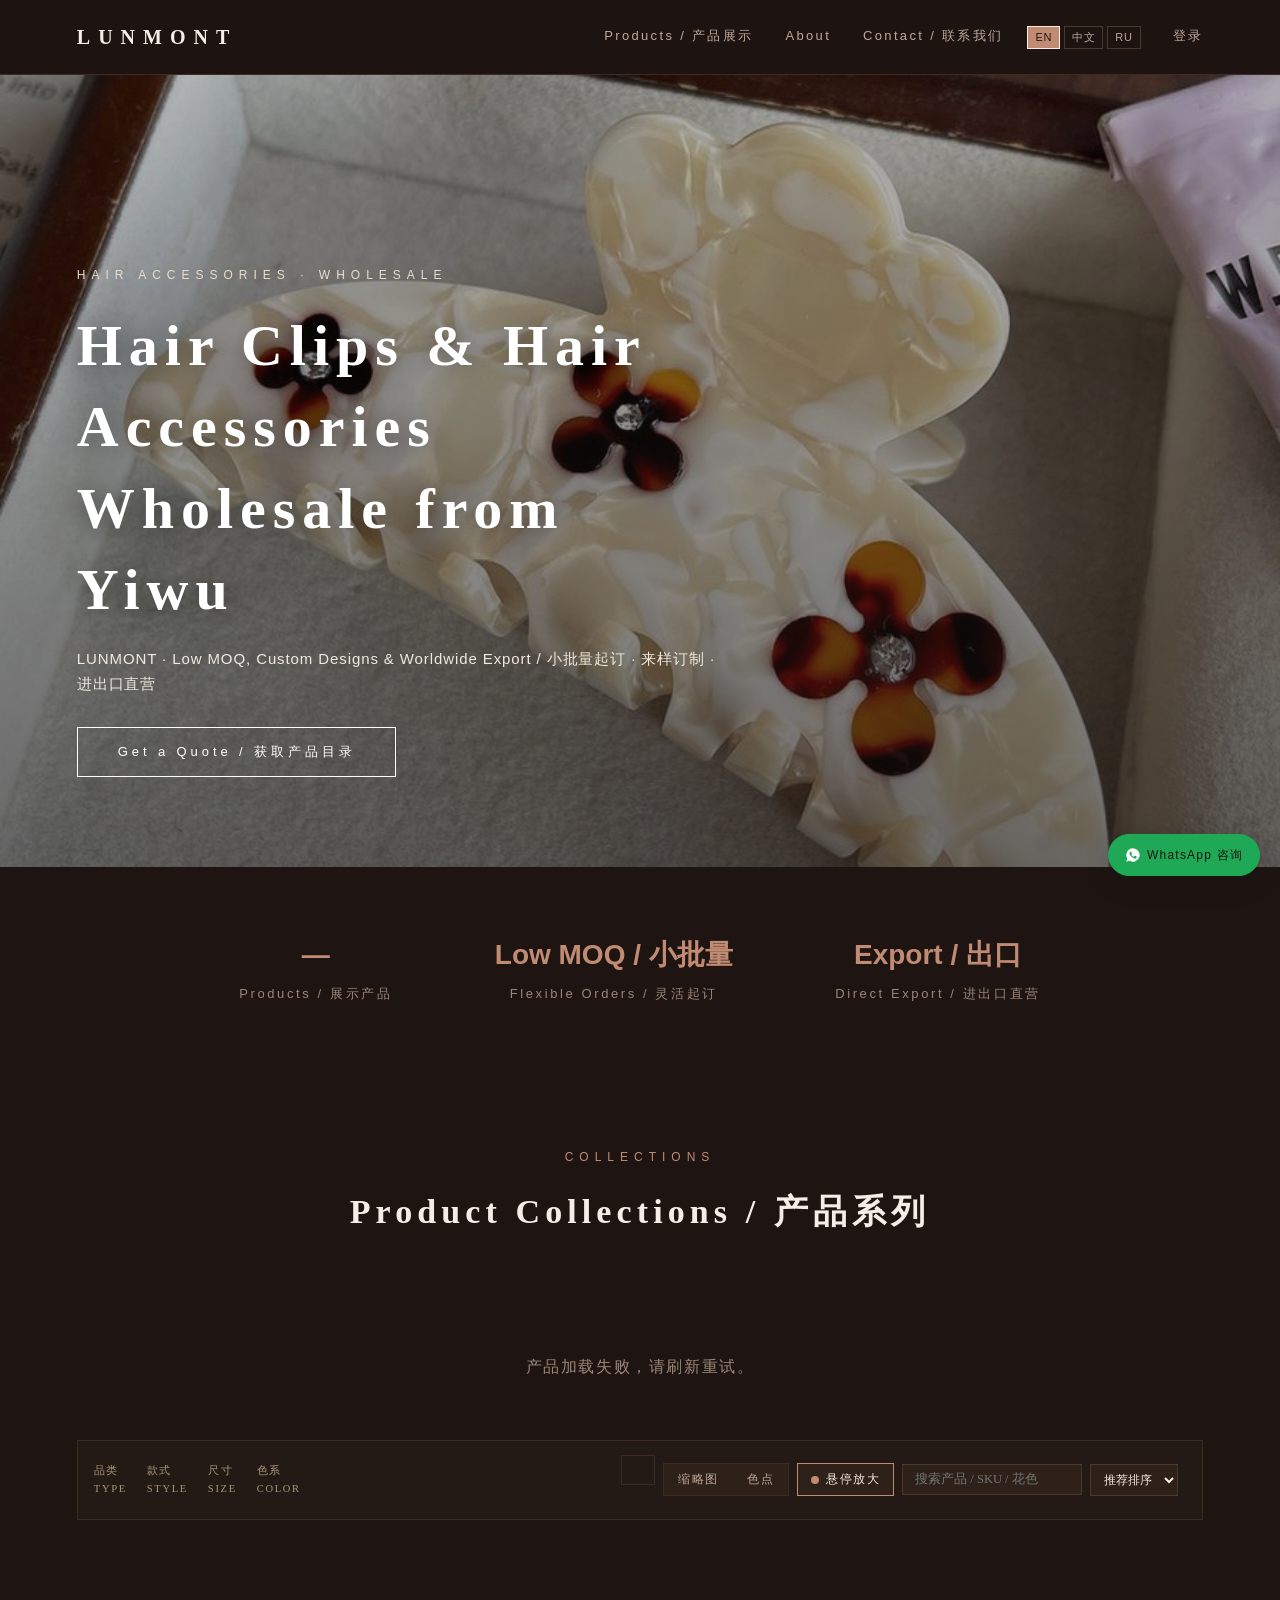
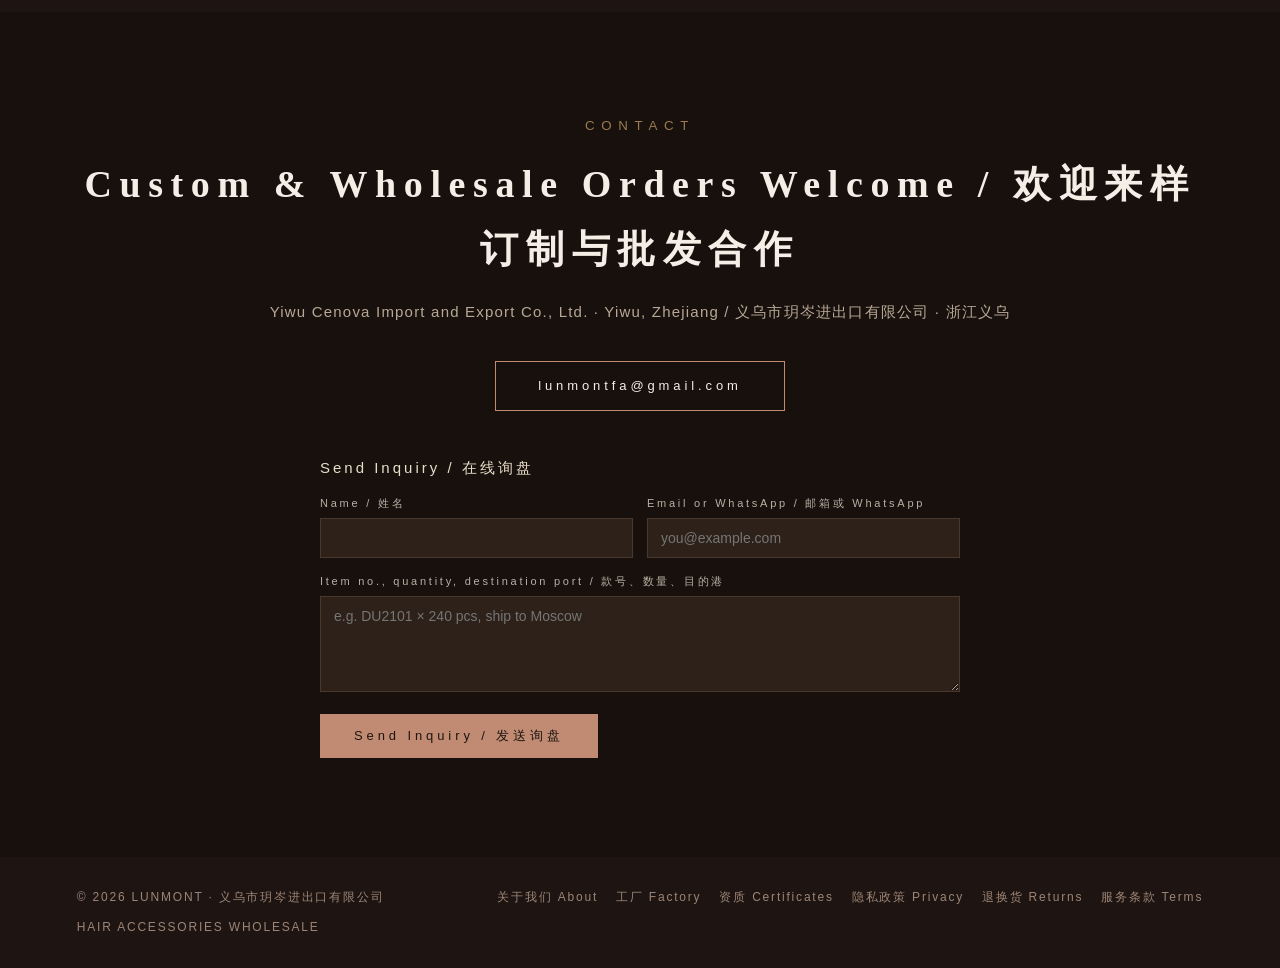
==== commit 59291135: "site: 联系方式更新 -> lunmontfa@gmail.com / WhatsApp +86 18268820516" ====
--- a/index.html
+++ b/index.html
@@ -27,7 +27,7 @@
 {"@context":"https://schema.org","@graph":[
 {"@type":"Organization","@id":"https://www.lunmont.com/#organization",
 "name":"Yiwu Cenova Import and Export Co., Ltd.","alternateName":"LUNMONT",
-"url":"https://www.lunmont.com/","telephone":"+852 94075662",
+"url":"https://www.lunmont.com/","telephone":"+86 182 6882 0516",
 "foundingDate":"2026-02-05",
 "identifier":{"@type":"PropertyValue","name":"Unified Social Credit Code","value":"91330782MAK7FM3R1M"},
 "address":{"@type":"PostalAddress","streetAddress":"Houzhai Street, Chengbei Road J86 Lane No.8 Room 401","addressLocality":"Yiwu","addressRegion":"Zhejiang","addressCountry":"CN"},
@@ -823,7 +823,7 @@
   <small class="sans" style="letter-spacing:.5em;color:#9a7b4f" data-content-key="contact_kicker">CONTACT</small>
   <h2 style="margin-top:14px" data-content-key="contact_title">Custom &amp; Wholesale Orders Welcome / 欢迎来样订制与批发合作</h2>
   <p class="sans" data-content-key="contact_sub">Yiwu Cenova Import and Export Co., Ltd. · Yiwu, Zhejiang / 义乌市玥岑进出口有限公司 · 浙江义乌</p>
-  <a class="mail sans" href="mailto:info@lunmont.com" data-content-key="contact_email">info@lunmont.com</a>
+  <a class="mail sans" href="mailto:lunmontfa@gmail.com" data-content-key="contact_email">lunmontfa@gmail.com</a>
   <form class="inq-form sans" id="inqForm" autocomplete="on">
     <h3 style="font-size:15px;letter-spacing:.2em;color:#e8ddc9;font-weight:500" data-content-key="form_title">Send Inquiry / 在线询盘</h3>
     <div class="inq-tag" id="inqTag" hidden><span id="inqTagText"></span><button type="button" id="inqTagClear" title="移除">×</button></div>
@@ -911,7 +911,7 @@
 </div>
 
 <div class="float-btns sans">
-  <a class="wa" href="https://wa.me/85294075662?text=Hi%20LUNMONT%2C%20I%27m%20interested%20in%20your%20hair%20accessories%20catalog." target="_blank" rel="noopener"><svg width="16" height="16" viewBox="0 0 24 24" fill="#fff" aria-hidden="true"><path d="M12 2a10 10 0 0 0-8.6 15.1L2 22l5-1.3A10 10 0 1 0 12 2zm5.3 14.1c-.2.6-1.2 1.2-1.7 1.2-.9.1-1.5.1-3.2-.7-2.7-1.2-4.4-3.9-4.6-4.1-.1-.2-1.1-1.5-1.1-2.8 0-1.3.7-2 1-2.2.2-.3.5-.3.7-.3h.5c.2 0 .4-.1.6.5.2.6.8 2 .9 2.1.1.2.1.3 0 .5-.3.5-.5.7-.7 1-.1.2-.3.3-.1.6.7 1.2 1.6 2.1 2.9 2.8.3.2.5.1.7-.1.2-.2.9-1 1.1-1.4.3-.3.5-.2.7-.1.3.1 1.8.9 2.1 1 .3.2.5.2.6.4 0 .1 0 .8-.3 1.6z"/></svg><span class="txt" data-content-key="wa_btn">WhatsApp 咨询</span></a>
+  <a class="wa" href="https://wa.me/8618268820516?text=Hi%20LUNMONT%2C%20I%27m%20interested%20in%20your%20hair%20accessories%20catalog." target="_blank" rel="noopener"><svg width="16" height="16" viewBox="0 0 24 24" fill="#fff" aria-hidden="true"><path d="M12 2a10 10 0 0 0-8.6 15.1L2 22l5-1.3A10 10 0 1 0 12 2zm5.3 14.1c-.2.6-1.2 1.2-1.7 1.2-.9.1-1.5.1-3.2-.7-2.7-1.2-4.4-3.9-4.6-4.1-.1-.2-1.1-1.5-1.1-2.8 0-1.3.7-2 1-2.2.2-.3.5-.3.7-.3h.5c.2 0 .4-.1.6.5.2.6.8 2 .9 2.1.1.2.1.3 0 .5-.3.5-.5.7-.7 1-.1.2-.3.3-.1.6.7 1.2 1.6 2.1 2.9 2.8.3.2.5.1.7-.1.2-.2.9-1 1.1-1.4.3-.3.5-.2.7-.1.3.1 1.8.9 2.1 1 .3.2.5.2.6.4 0 .1 0 .8-.3 1.6z"/></svg><span class="txt" data-content-key="wa_btn">WhatsApp 咨询</span></a>
   <button type="button" id="toTop" title="回到顶部">↑</button>
 </div>
 
@@ -2479,7 +2479,7 @@
     lbCartBtn.textContent = pv>0 ? ('加入购物车 · $'+pv.toFixed(2)) : '加入购物车';
     lbCartBtn.onclick=()=>{ cartAdd(it); $('#lightbox').hidden=true; document.body.style.overflow=''; cartOpen(true); };
   }
-  $('#lbMail').href='mailto:info@lunmont.com?subject='+encodeURIComponent('Inquiry: '+(it.sku||it.name||''))+'&body='+encodeURIComponent('Hi LUNMONT, I am interested in '+(it.sku||it.name)+' (qty: __). Please send wholesale price and MOQ.\n');
+  $('#lbMail').href='mailto:lunmontfa@gmail.com?subject='+encodeURIComponent('Inquiry: '+(it.sku||it.name||''))+'&body='+encodeURIComponent('Hi LUNMONT, I am interested in '+(it.sku||it.name)+' (qty: __). Please send wholesale price and MOQ.\n');
   $('#lbInquiry').onclick=()=>{ $('#lightbox').hidden=true; setInqTag(it); document.getElementById('contact').scrollIntoView({behavior:'smooth'}); $('#inqMsg').focus(); };
   $('#lightbox').hidden=false;
   document.body.style.overflow='hidden';
@@ -2518,7 +2518,7 @@
     if(r.ok){ st.textContent='询盘已送达，我们通常在 24 小时内回复。Inquiry received — we reply within 24h.'; st.className='inq-status ok';
       $('#inqForm').reset(); inqProduct=''; $('#inqTag').hidden=true; }
     else if(r.status===429){ st.textContent='发送过于频繁，请稍后再试或直接邮件。'; st.className='inq-status err'; }
-    else { st.textContent='发送失败，请直接邮件联系 info@lunmont.com。'; st.className='inq-status err'; }
+    else { st.textContent='发送失败，请直接邮件联系 lunmontfa@gmail.com。'; st.className='inq-status err'; }
   }catch(err){ st.textContent='网络异常，请稍后重试或邮件联系。'; st.className='inq-status err'; }
   finally{ btn.disabled=false; }
 };
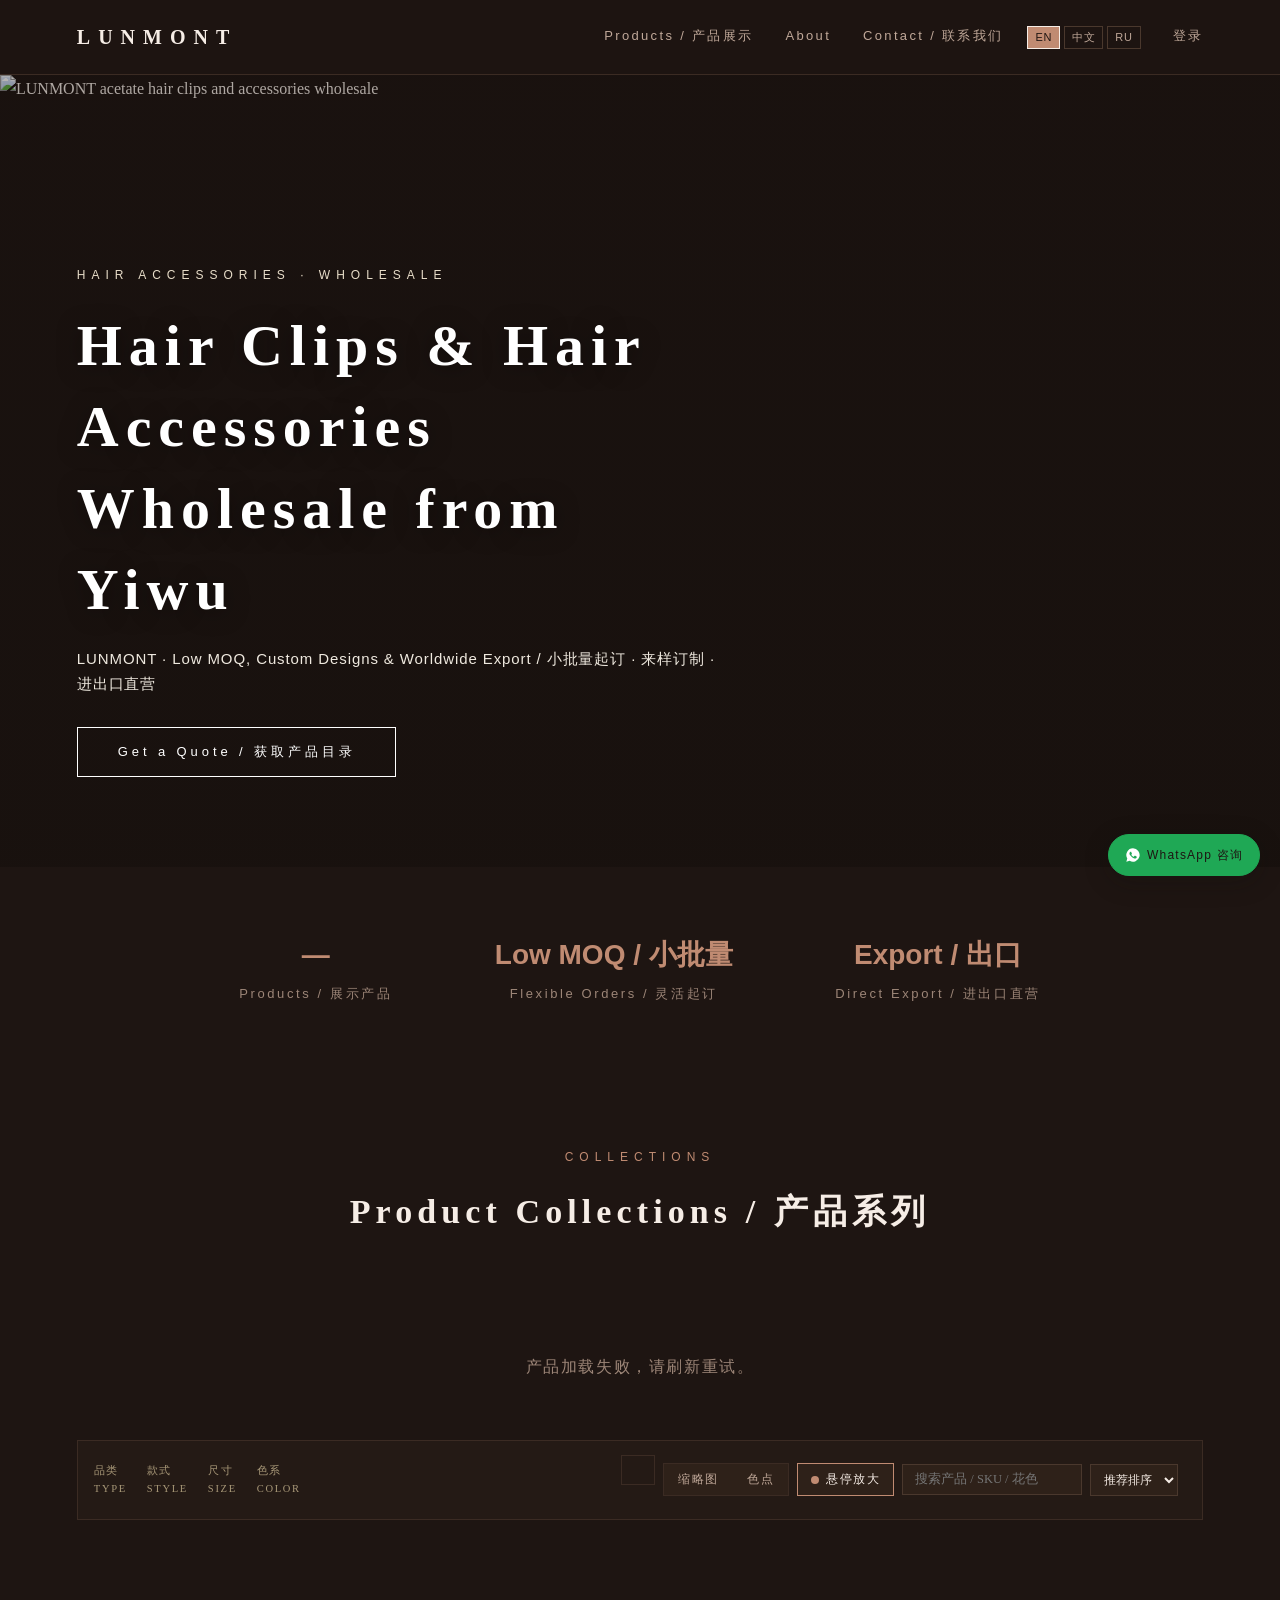
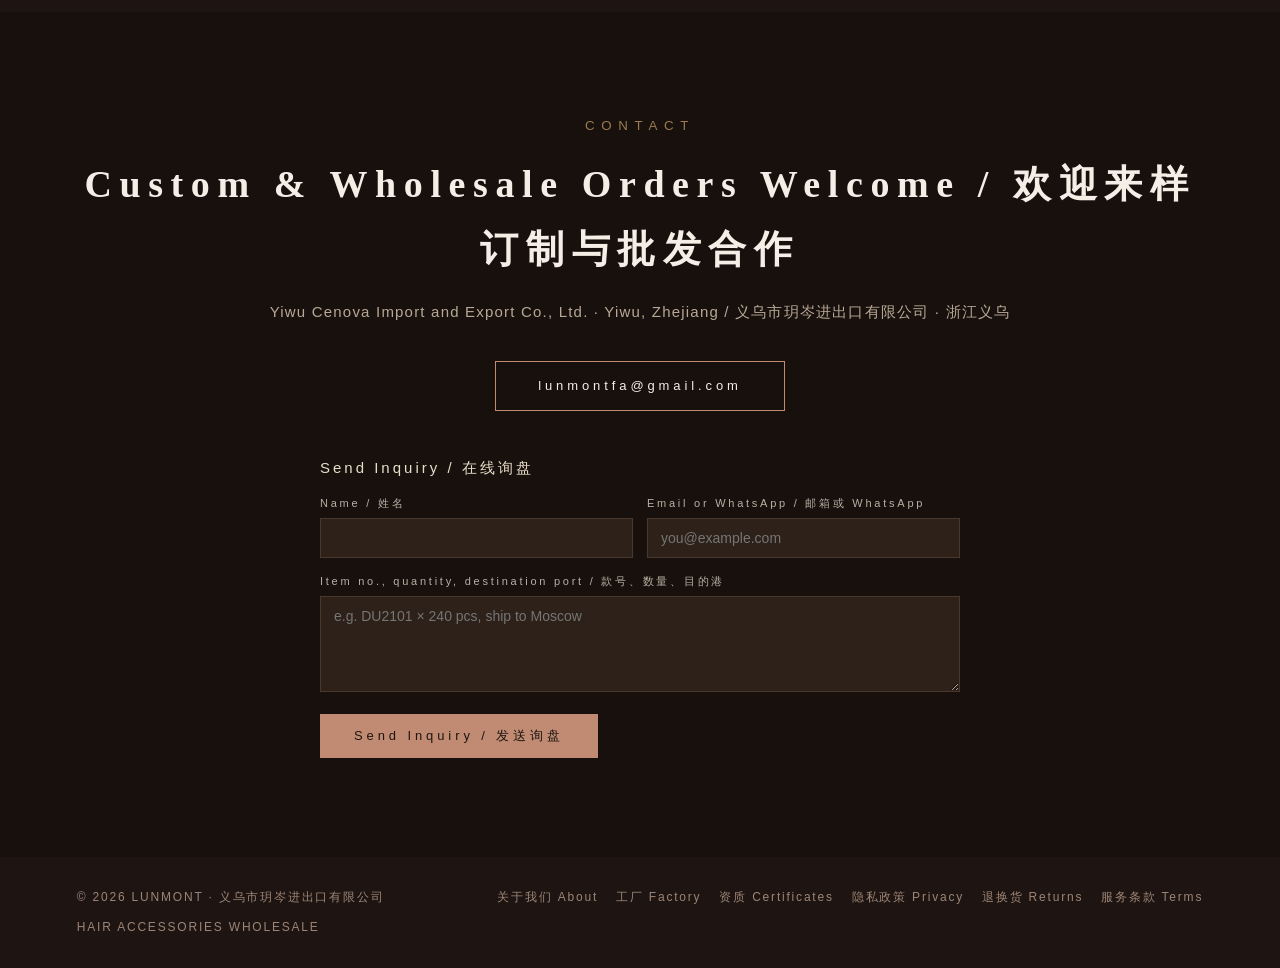
==== commit 42d283f2: "site: K5 拍立得 hero（后台可编辑图片与数量，/api/snaps 存 D1 settings）" ====
--- a/index.html
+++ b/index.html
@@ -2,7 +2,7 @@
 <html lang="en">
 <head>
 <meta charset="UTF-8">
-<!-- build-tag: 2026-11-25 i18n-k5-20261125 -->
+<!-- build-tag: 2026-11-26 i18n-k5-snaps-20261126 -->
 <meta name="viewport" content="width=device-width, initial-scale=1.0">
 <title>Hair Clips & Hair Accessories Manufacturer | LUNMONT</title>
 <meta name="description" content="LUNMONT is a Yiwu hair clip and hair accessories manufacturer offering acetate clips, claw clips and custom wholesale orders with low MOQ. Request a quote today.">
@@ -537,6 +537,21 @@
 .empty,.loading,.error,.todo,.hint,.legal,.shop-hint{color:#9c8577}
 .lang-switch button{border-color:#4a382d;color:var(--muted)}
 .lang-switch button:hover{color:var(--ink);border-color:var(--ink)}
+
+/* ---- K5 拍立得模式：后台配了 snaps 即启用，否则保持整屏大图 ---- */
+body.has-snaps .hero{display:grid;grid-template-columns:1.08fr .92fr;align-items:center;height:auto;min-height:660px;padding:110px 6vw 72px;gap:40px}
+body.has-snaps .hero>img#heroImg,body.has-snaps .hero .veil{display:none}
+body.has-snaps .hero .cap{position:static;max-width:640px}
+body.has-snaps .hero .cap h1{font-size:clamp(28px,3vw,40px);line-height:1.32}
+.snaps{position:relative;height:clamp(340px,34vw,470px)}
+.snap{position:absolute;background:#fffdf9;padding:10px 10px 32px;box-shadow:0 30px 60px -26px rgba(0,0,0,.85);box-sizing:border-box}
+.snap img{display:block;width:100%;height:100%;object-fit:cover}
+.snap span{position:absolute;left:12px;bottom:9px;font-size:9px;letter-spacing:.2em;text-transform:uppercase;color:#8d7668;white-space:nowrap;overflow:hidden;text-overflow:ellipsis;max-width:calc(100% - 24px)}
+@media(max-width:860px){
+  body.has-snaps .hero{grid-template-columns:1fr;gap:30px;padding:96px 6vw 44px;min-height:0}
+  .snaps{height:340px}
+  .snap{padding:7px 7px 22px}
+}
 </style></style>
 </head>
 <body>
@@ -729,6 +744,7 @@
     <p class="sans" data-content-key="hero_sub">LUNMONT · Low MOQ, Custom Designs &amp; Worldwide Export / 小批量起订 · 来样订制 · 进出口直营</p>
     <a class="sans" href="#contact" data-content-key="hero_cta">Get a Quote / 获取产品目录</a>
   </div>
+  <div class="snaps" id="snaps" hidden></div>
 </div>
 
 <div class="stats sans" data-block="stats" data-block-label="数据条">
@@ -810,12 +826,27 @@
     </div>
     <div class="status sans" id="heroStatus"></div>
   </div>
+  <div class="hero-swap sans">
+    <label style="display:block;font-size:12px;letter-spacing:.2em;color:var(--muted);margin-bottom:6px">首屏拍立得卡片（1-4 张；清空则恢复上方"首屏大图"整屏模式）</label>
+    <div id="snapList" style="margin-bottom:8px"></div>
+    <div class="form" style="max-width:520px">
+      <div><input type="file" id="snapFile" accept="image/*" multiple></div>
+      <div style="display:flex;gap:8px"><button class="btn" id="snapAdd" type="button">添加图片</button><button class="btn" id="snapClear" type="button">清空</button></div>
+    </div>
+    <div class="status sans" id="snapStatus"></div>
+  </div>
   <div class="seo-edit sans">
     <h3>网页标题与描述（SEO，不在页面上显示）</h3>
     <div class="form">
       <div><label>网页标题 title</label><input type="text" id="seoTitle" placeholder="浏览器标签页标题"></div>
       <div><label>网页描述 description</label><input type="text" id="seoDesc" placeholder="搜索引擎摘要"></div>
     </div>
+    <h3 style="margin-top:12px">联系号码（悬浮 WhatsApp 按钮，改完点「保存号码」）</h3>
+    <div class="form">
+      <div><label>WhatsApp 号码（国家码+号码，纯数字）</label><input type="text" id="waPhoneInput" placeholder="8618268820516"></div>
+      <div><button class="btn" id="waPhoneSave" type="button">保存号码</button></div>
+    </div>
+    <div class="status sans" id="waPhoneStatus"></div>
   </div>
 </section>
 
@@ -911,13 +942,13 @@
 </div>
 
 <div class="float-btns sans">
-  <a class="wa" href="https://wa.me/8618268820516?text=Hi%20LUNMONT%2C%20I%27m%20interested%20in%20your%20hair%20accessories%20catalog." target="_blank" rel="noopener"><svg width="16" height="16" viewBox="0 0 24 24" fill="#fff" aria-hidden="true"><path d="M12 2a10 10 0 0 0-8.6 15.1L2 22l5-1.3A10 10 0 1 0 12 2zm5.3 14.1c-.2.6-1.2 1.2-1.7 1.2-.9.1-1.5.1-3.2-.7-2.7-1.2-4.4-3.9-4.6-4.1-.1-.2-1.1-1.5-1.1-2.8 0-1.3.7-2 1-2.2.2-.3.5-.3.7-.3h.5c.2 0 .4-.1.6.5.2.6.8 2 .9 2.1.1.2.1.3 0 .5-.3.5-.5.7-.7 1-.1.2-.3.3-.1.6.7 1.2 1.6 2.1 2.9 2.8.3.2.5.1.7-.1.2-.2.9-1 1.1-1.4.3-.3.5-.2.7-.1.3.1 1.8.9 2.1 1 .3.2.5.2.6.4 0 .1 0 .8-.3 1.6z"/></svg><span class="txt" data-content-key="wa_btn">WhatsApp 咨询</span></a>
+  <a id="waFloat" class="wa" href="https://wa.me/8618268820516?text=Hi%20LUNMONT%2C%20I%27m%20interested%20in%20your%20hair%20accessories%20catalog." target="_blank" rel="noopener"><svg width="16" height="16" viewBox="0 0 24 24" fill="#fff" aria-hidden="true"><path d="M12 2a10 10 0 0 0-8.6 15.1L2 22l5-1.3A10 10 0 1 0 12 2zm5.3 14.1c-.2.6-1.2 1.2-1.7 1.2-.9.1-1.5.1-3.2-.7-2.7-1.2-4.4-3.9-4.6-4.1-.1-.2-1.1-1.5-1.1-2.8 0-1.3.7-2 1-2.2.2-.3.5-.3.7-.3h.5c.2 0 .4-.1.6.5.2.6.8 2 .9 2.1.1.2.1.3 0 .5-.3.5-.5.7-.7 1-.1.2-.3.3-.1.6.7 1.2 1.6 2.1 2.9 2.8.3.2.5.1.7-.1.2-.2.9-1 1.1-1.4.3-.3.5-.2.7-.1.3.1 1.8.9 2.1 1 .3.2.5.2.6.4 0 .1 0 .8-.3 1.6z"/></svg><span class="txt" data-content-key="wa_btn">WhatsApp 咨询</span></a>
   <button type="button" id="toTop" title="回到顶部">↑</button>
 </div>
 
 <footer class="sans" data-block="footer" data-block-label="页脚">
   <div data-content-key="footer_left">© 2026 LUNMONT · 义乌市玥岑进出口有限公司</div>
-  <div class="foot-links"><a href="/about">关于我们 About</a><a href="/factory">工厂 Factory</a><a href="/certificates">资质 Certificates</a><a href="/privacy">隐私政策 Privacy</a><a href="/return">退换货 Returns</a><a href="/terms">服务条款 Terms</a></div>
+  <div class="foot-links"><a href="/about" data-content-key="foot_about">关于我们 About</a><a href="/factory" data-content-key="foot_factory">工厂 Factory</a><a href="/certificates" data-content-key="foot_certificates">资质 Certificates</a><a href="/privacy" data-content-key="foot_privacy">隐私政策 Privacy</a><a href="/return" data-content-key="foot_returns">退换货 Returns</a><a href="/terms" data-content-key="foot_terms">服务条款 Terms</a></div>
   <div data-content-key="footer_right">HAIR ACCESSORIES WHOLESALE</div>
 </footer>
 
@@ -1005,6 +1036,17 @@
   }
   const mail = $('[data-content-key="contact_email"]');
   if(mail) mail.href = 'mailto:' + (mail.textContent||'').trim();
+  // WhatsApp 号码后台可改（键 wa_phone，纯数字带国家码）：悬浮按钮 + 灯箱询价链接同步
+  if(Object.prototype.hasOwnProperty.call(map,'wa_phone')){
+    const num = String(map.wa_phone||'').replace(/[^0-9]/g,'');
+    const wa = $('#waFloat');
+    if(num && wa) wa.href = 'https://wa.me/' + num + '?text=' + encodeURIComponent("Hi LUNMONT, I'm interested in your hair accessories catalog.");
+    const inp = $('#waPhoneInput');
+    if(inp && num && document.activeElement !== inp) inp.value = num;
+  }
+  // 灯箱「邮件询价」跟随 contact_email，不再写死
+  const lb = $('#lbMail');
+  if(lb && mail) lb.dataset.mail = (mail.textContent||'').trim();
 }
 
 function snapshotContent(){
@@ -1079,6 +1121,24 @@
 }
 
 $('#saveContent').onclick = saveContent;
+// WhatsApp 号码独立保存：只写 wa_phone 一个键，不动其它文案（服务端叠加写）
+$('#waPhoneSave').onclick = async ()=>{
+  const inp = $('#waPhoneInput'), st = $('#waPhoneStatus');
+  const num = (inp.value||'').replace(/[^0-9]/g,'');
+  if(!/^\d{7,15}$/.test(num)){ st.textContent='号码格式：国家码+号码，7-15 位纯数字（如 8618268820516）'; st.className='status sans err'; return; }
+  const btn = $('#waPhoneSave'); btn.disabled = true; st.textContent='保存中…'; st.className='status sans';
+  try{
+    const r = await api('/content',{method:'POST',headers:{'Content-Type':'application/json'},
+      body:JSON.stringify({content:{wa_phone:num},note:'后台改 WhatsApp 号码'})});
+    if(r.status === 401){ st.textContent='管理密钥错误，请重新登录 /admin.html'; st.className='status sans err'; return; }
+    const d = await r.json().catch(()=>({}));
+    if(!r.ok) throw new Error(d.detail || d.error || r.status);
+    contentCache = Object.assign({}, contentCache, {wa_phone:num});
+    applyContent(contentCache);
+    st.textContent='已保存号码 '+num+'，访客刷新即生效（当前语言：'+LANG_LABELS[activeLang()]+'）'; st.className='status sans ok';
+  }catch(e){ st.textContent='保存失败：'+String(e.message||e).slice(0,60); st.className='status sans err'; }
+  finally{ btn.disabled = false; }
+};
 $('#resetContent').onclick = ()=>{
   applyContent(contentBaseline || contentCache || snapshotContent());
   setContentStatus('已放弃未保存的修改');
@@ -1141,6 +1201,8 @@
   filter_all:'筛选·全部标签',
   form_title:'询盘表单标题', form_name:'询盘表单·姓名', form_contact:'询盘表单·联系方式',
   form_msg:'询盘表单·内容', form_submit:'询盘表单·提交按钮', wa_btn:'WhatsApp悬浮按钮',
+ wa_phone:'WhatsApp号码', foot_about:'页脚·关于', foot_factory:'页脚·工厂',
+ foot_certificates:'页脚·资质', foot_privacy:'页脚·隐私', foot_returns:'页脚·退换货', foot_terms:'页脚·条款',
   empty_text:'空态提示', admin_title:'管理区标题', admin_hint:'管理区说明',
   contact_kicker:'联系区小标题', contact_title:'联系区标题', contact_sub:'联系区副标题',
   contact_email:'联系邮箱', footer_left:'页脚左', footer_right:'页脚右'
@@ -2479,7 +2541,9 @@
     lbCartBtn.textContent = pv>0 ? ('加入购物车 · $'+pv.toFixed(2)) : '加入购物车';
     lbCartBtn.onclick=()=>{ cartAdd(it); $('#lightbox').hidden=true; document.body.style.overflow=''; cartOpen(true); };
   }
-  $('#lbMail').href='mailto:lunmontfa@gmail.com?subject='+encodeURIComponent('Inquiry: '+(it.sku||it.name||''))+'&body='+encodeURIComponent('Hi LUNMONT, I am interested in '+(it.sku||it.name)+' (qty: __). Please send wholesale price and MOQ.\n');
+  const mailNode = document.querySelector('[data-content-key="contact_email"]');
+  const mailAddr = (mailNode && (mailNode.dataset.mail || (mailNode.textContent||'').trim())) || 'lunmontfa@gmail.com';
+  $('#lbMail').href='mailto:'+mailAddr+'?subject='+encodeURIComponent('Inquiry: '+(it.sku||it.name||''))+'&body='+encodeURIComponent('Hi LUNMONT, I am interested in '+(it.sku||it.name)+' (qty: __). Please send wholesale price and MOQ.\n');
   $('#lbInquiry').onclick=()=>{ $('#lightbox').hidden=true; setInqTag(it); document.getElementById('contact').scrollIntoView({behavior:'smooth'}); $('#inqMsg').focus(); };
   $('#lightbox').hidden=false;
   document.body.style.overflow='hidden';
@@ -2518,7 +2582,7 @@
     if(r.ok){ st.textContent='询盘已送达，我们通常在 24 小时内回复。Inquiry received — we reply within 24h.'; st.className='inq-status ok';
       $('#inqForm').reset(); inqProduct=''; $('#inqTag').hidden=true; }
     else if(r.status===429){ st.textContent='发送过于频繁，请稍后再试或直接邮件。'; st.className='inq-status err'; }
-    else { st.textContent='发送失败，请直接邮件联系 lunmontfa@gmail.com。'; st.className='inq-status err'; }
+    else { const mn=document.querySelector('[data-content-key="contact_email"]'); st.textContent='发送失败，请直接邮件联系 '+((mn&&(mn.dataset.mail||mn.textContent))||'lunmontfa@gmail.com').trim()+'。'; st.className='inq-status err'; }
   }catch(err){ st.textContent='网络异常，请稍后重试或邮件联系。'; st.className='inq-status err'; }
   finally{ btn.disabled=false; }
 };
@@ -2594,6 +2658,105 @@
   }catch(e){ st.textContent='替换失败：'+String(e.message||e).slice(0,40); st.className='status sans err'; }
   finally{ btn.disabled=false; }
 };
+
+
+/* ---- K5 拍立得：访客读 /api/snaps；管理模式可增删换图、改说明、改数量 ---- */
+let snapData = [];
+const SNAP_POS = {
+  1: [[8, 4, 78, 88, -3, 1]],
+  2: [[0, 8, 55, 66, -5, 2], [50, 24, 48, 58, 5, 3]],
+  3: [[0, 8, 52, 56, -4, 2], [50, 0, 46, 42, 5, 3], [52, 46, 44, 46, -3, 4]],
+  4: [[0, 0, 50, 46, -4, 2], [50, 2, 48, 42, 5, 1], [2, 50, 46, 46, 3, 4], [52, 48, 44, 46, -3, 3]]
+};
+function renderSnapsInto(box, list) {
+  box.innerHTML = '';
+  box.hidden = !list.length;
+  const pos = SNAP_POS[Math.min(4, Math.max(1, list.length))];
+  list.slice(0, 4).forEach((s, i) => {
+    const [l, tp, w, h, rot, z] = pos[i];
+    const d = document.createElement('div');
+    d.className = 'snap';
+    d.style.cssText = 'left:' + l + '%;top:' + tp + '%;width:' + w + '%;height:' + h + '%;z-index:' + z + ';transform:rotate(' + rot + 'deg)';
+    const im = document.createElement('img');
+    im.src = s.img; im.alt = s.cap || 'LUNMONT hair clip'; im.loading = i ? 'lazy' : 'eager';
+    d.appendChild(im);
+    if (s.cap) { const sp = document.createElement('span'); sp.textContent = s.cap; d.appendChild(sp); }
+    box.appendChild(d);
+  });
+}
+async function loadSnaps() {
+  try {
+    const r = await api('/snaps'); if (!r.ok) return;
+    const d = await r.json();
+    snapData = Array.isArray(d.snaps) ? d.snaps.slice(0, 4) : [];
+    if (snapData.length) { document.body.classList.add('has-snaps'); renderSnapsInto(document.getElementById('snaps'), snapData); }
+    renderSnapAdmin();
+  } catch (e) {}
+}
+function snapSt(msg, cls) { const st = document.getElementById('snapStatus'); if (st) { st.textContent = msg; st.className = 'status sans ' + (cls || ''); } }
+function compressSnap(file) {
+  return new Promise((res, rej) => {
+    const img = new Image();
+    img.onload = () => {
+      const max = 640; let w = img.width, h = img.height;
+      if (w > max) { h = Math.round(h * max / w); w = max; }
+      const c = document.createElement('canvas'); c.width = w; c.height = h;
+      c.getContext('2d').drawImage(img, 0, 0, w, h);
+      res(c.toDataURL('image/jpeg', 0.72));
+    };
+    img.onerror = rej; img.src = URL.createObjectURL(file);
+  });
+}
+async function saveSnaps(list) {
+  snapSt('保存中…');
+  try {
+    const r = await api('/snaps', { method: 'POST', headers: { 'Content-Type': 'application/json' }, body: JSON.stringify({ snaps: list }) });
+    const d = await r.json().catch(() => ({}));
+    if (r.status === 401) { snapSt('管理密钥错误', 'err'); return false; }
+    if (!r.ok) { snapSt('保存失败：' + (d.error || r.status), 'err'); return false; }
+    snapData = list;
+    if (list.length) { document.body.classList.add('has-snaps'); renderSnapsInto(document.getElementById('snaps'), list); }
+    else { document.body.classList.remove('has-snaps'); renderSnapsInto(document.getElementById('snaps'), []); }
+    renderSnapAdmin();
+    snapSt(list.length ? ('已保存 ' + list.length + ' 张，访客刷新即可看到 ✅') : '已清空，恢复整屏大图 ✅', 'ok');
+    return true;
+  } catch (e) { snapSt('保存失败：' + String(e.message || e).slice(0, 40), 'err'); return false; }
+}
+function renderSnapAdmin() {
+  const box = document.getElementById('snapList'); if (!box) return;
+  box.innerHTML = '';
+  if (!snapData.length) { box.innerHTML = '<div class="sans" style="font-size:12px;color:var(--muted)">（当前未启用拍立得，首屏用整屏大图）</div>'; return; }
+  snapData.forEach((s, i) => {
+    const row = document.createElement('div');
+    row.style.cssText = 'display:flex;align-items:center;gap:8px;margin-bottom:6px';
+    const th = document.createElement('img');
+    th.src = s.img; th.style.cssText = 'width:56px;height:56px;object-fit:cover;border:1px solid var(--line)';
+    const cap = document.createElement('input');
+    cap.type = 'text'; cap.value = s.cap || ''; cap.maxLength = 40; cap.placeholder = '卡片说明（如 No.07 · Floral Tortoise）';
+    cap.style.cssText = 'flex:1;padding:6px 8px;border:1px solid var(--line);background:transparent;color:inherit;font-size:12px';
+    cap.onchange = () => { snapData[i].cap = cap.value.trim(); saveSnaps(snapData); };
+    const del = document.createElement('button');
+    del.type = 'button'; del.textContent = '删除';
+    del.style.cssText = 'padding:6px 12px;border:1px solid var(--line);background:transparent;color:inherit;font-size:12px;cursor:pointer';
+    del.onclick = () => { const l = snapData.filter((_, j) => j !== i); saveSnaps(l); };
+    row.append(th, cap, del); box.appendChild(row);
+  });
+}
+$('#snapAdd').onclick = async () => {
+  const fs = [...$('#snapFile').files];
+  if (!fs.length) { snapSt('请先选择图片', 'err'); return; }
+  const room = 4 - snapData.length;
+  if (room <= 0) { snapSt('最多 4 张，先删一张再加', 'err'); return; }
+  const btn = $('#snapAdd'); btn.disabled = true; snapSt('压缩上传中…');
+  try {
+    const add = [];
+    for (const f of fs.slice(0, room)) add.push({ img: await compressSnap(f), cap: '' });
+    await saveSnaps(snapData.concat(add));
+    $('#snapFile').value = '';
+  } catch (e) { snapSt('添加失败：' + String(e.message || e).slice(0, 40), 'err'); }
+  finally { btn.disabled = false; }
+};
+$('#snapClear').onclick = () => { if (snapData.length) saveSnaps([]); else snapSt('本来就是空的'); };
 
 async function load(){
   $('#loading').style.display='block'; $('#empty').style.display='none'; $('#error').style.display='none';
@@ -3328,6 +3491,7 @@
 // 访客也要应用自定义样式：样式是公开只读接口
 loadStyles();
 loadHero();
+loadSnaps();
 </script>
 </body>
 </html>
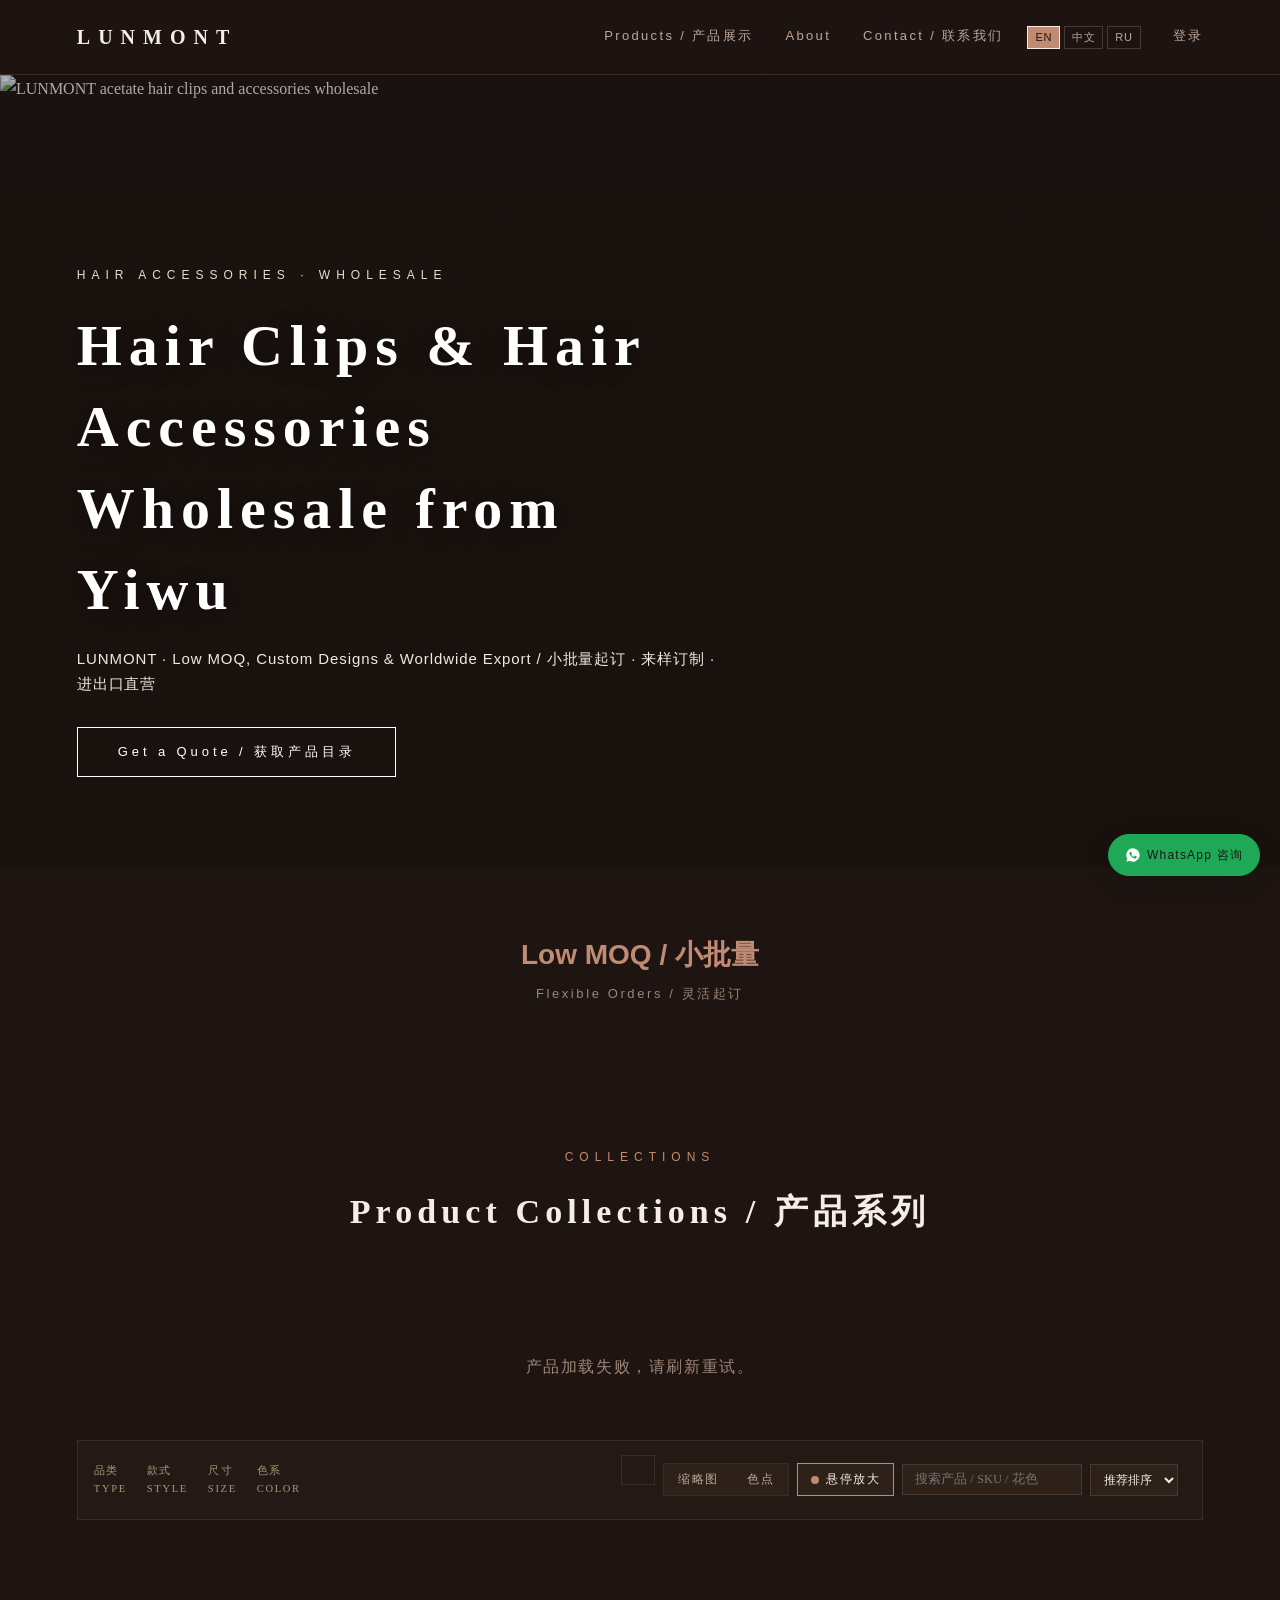
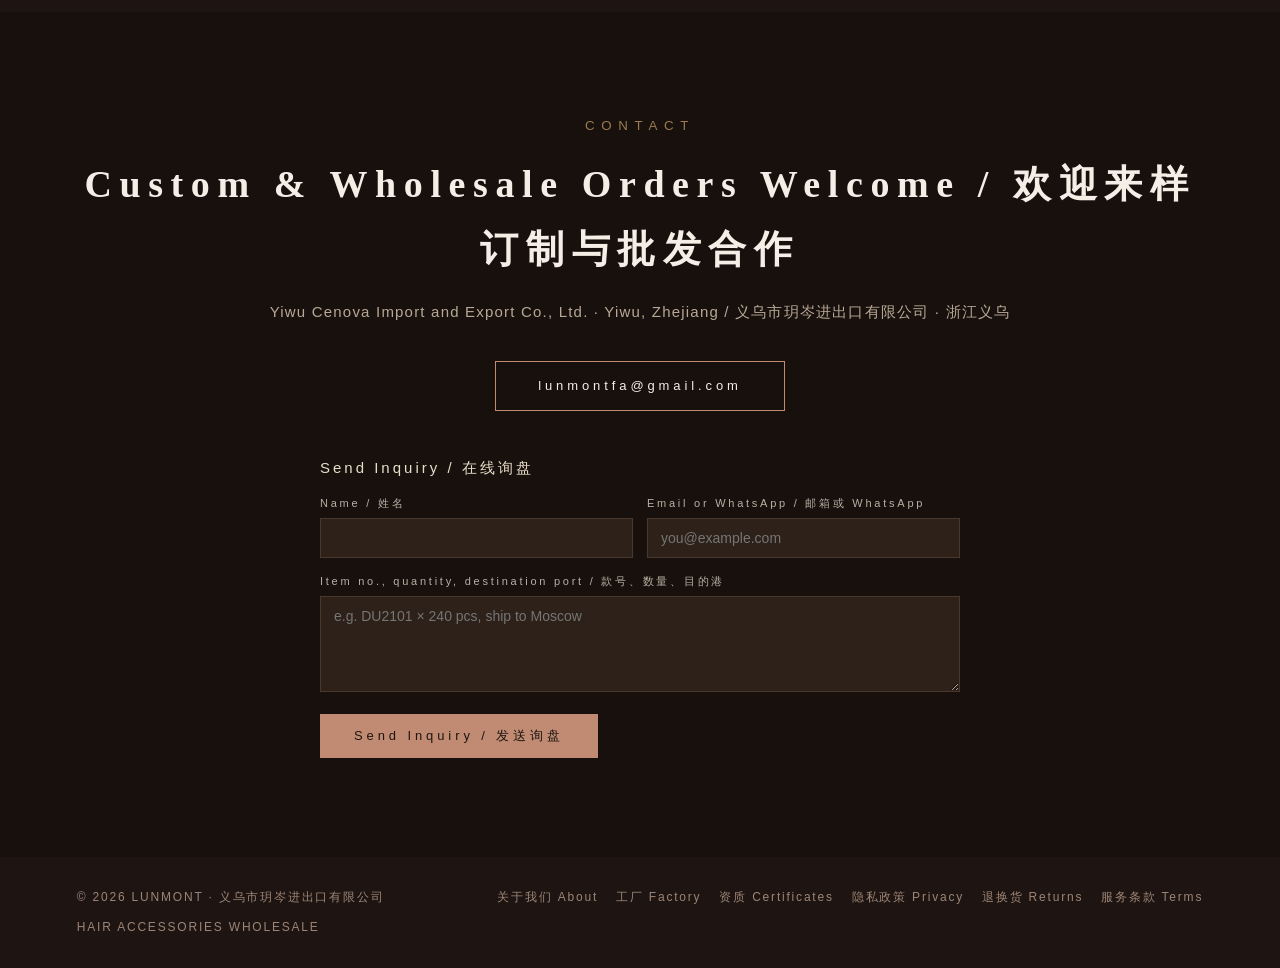
==== commit 9624f12d: "site: 数据条只保留 Low MOQ 小批量，去掉产品数与出口两项" ====
--- a/index.html
+++ b/index.html
@@ -2,7 +2,7 @@
 <html lang="en">
 <head>
 <meta charset="UTF-8">
-<!-- build-tag: 2026-11-26 i18n-k5-snaps-20261126 -->
+<!-- build-tag: 2026-11-26 i18n-k5-snaps-stats-20261126 -->
 <meta name="viewport" content="width=device-width, initial-scale=1.0">
 <title>Hair Clips & Hair Accessories Manufacturer | LUNMONT</title>
 <meta name="description" content="LUNMONT is a Yiwu hair clip and hair accessories manufacturer offering acetate clips, claw clips and custom wholesale orders with low MOQ. Request a quote today.">
@@ -748,9 +748,7 @@
 </div>
 
 <div class="stats sans" data-block="stats" data-block-label="数据条">
-  <div><b id="statCount">—</b><i data-content-key="stat1_label">Products / 展示产品</i></div>
   <div><b data-content-key="stat2_num">Low MOQ / 小批量</b><i data-content-key="stat2_label">Flexible Orders / 灵活起订</i></div>
-  <div><b data-content-key="stat3_num">Export / 出口</b><i data-content-key="stat3_label">Direct Export / 进出口直营</i></div>
 </div>
 
 <section id="products" data-block="products" data-block-label="产品区">
@@ -2223,7 +2221,7 @@
   const src = items.length ? items : DEFAULTS;
   const list = src.map(toCard);
   $('#empty').style.display = items.length ? 'none':'block';
-  $('#statCount').textContent = items.length || '4';
+  const sc=$('#statCount'); if(sc) sc.textContent = items.length || '4';
   syncVMode(); syncZoom();
   for (const it of list) {
     const el=document.createElement('div'); el.className='card';
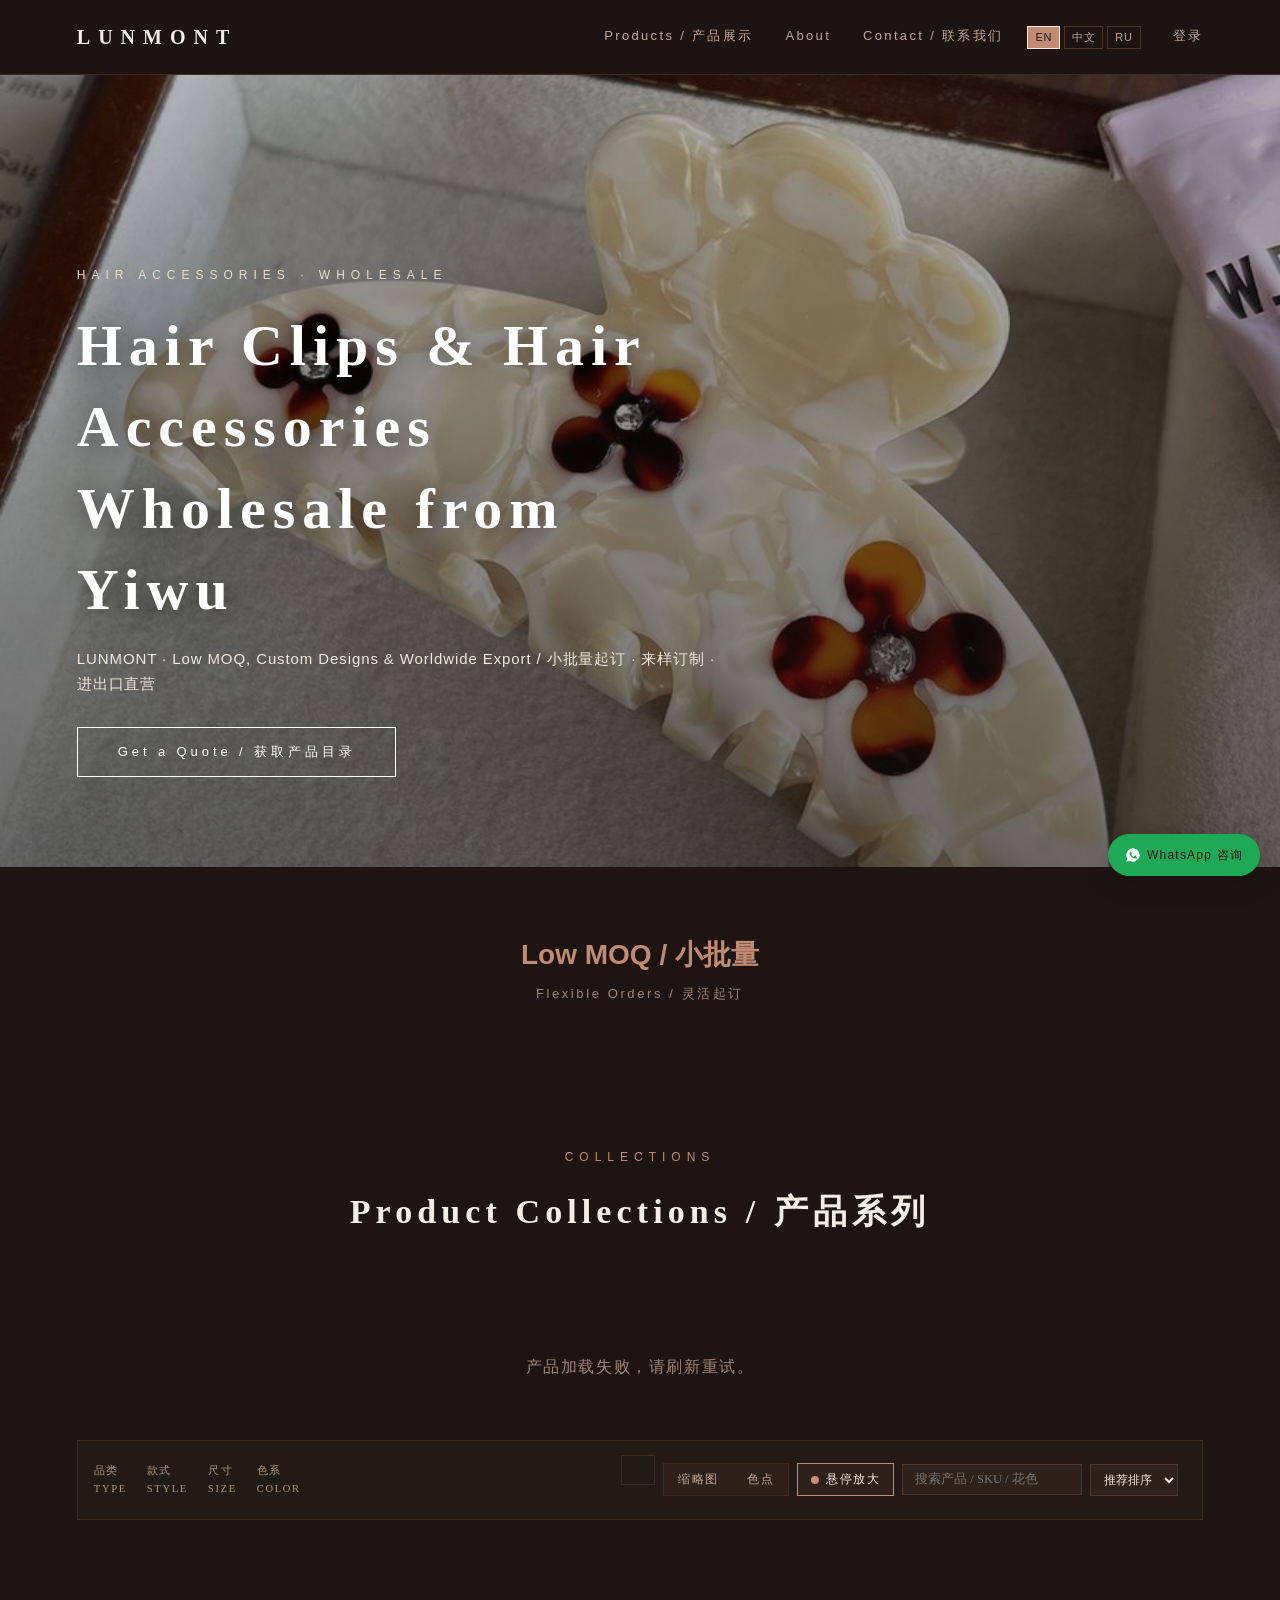
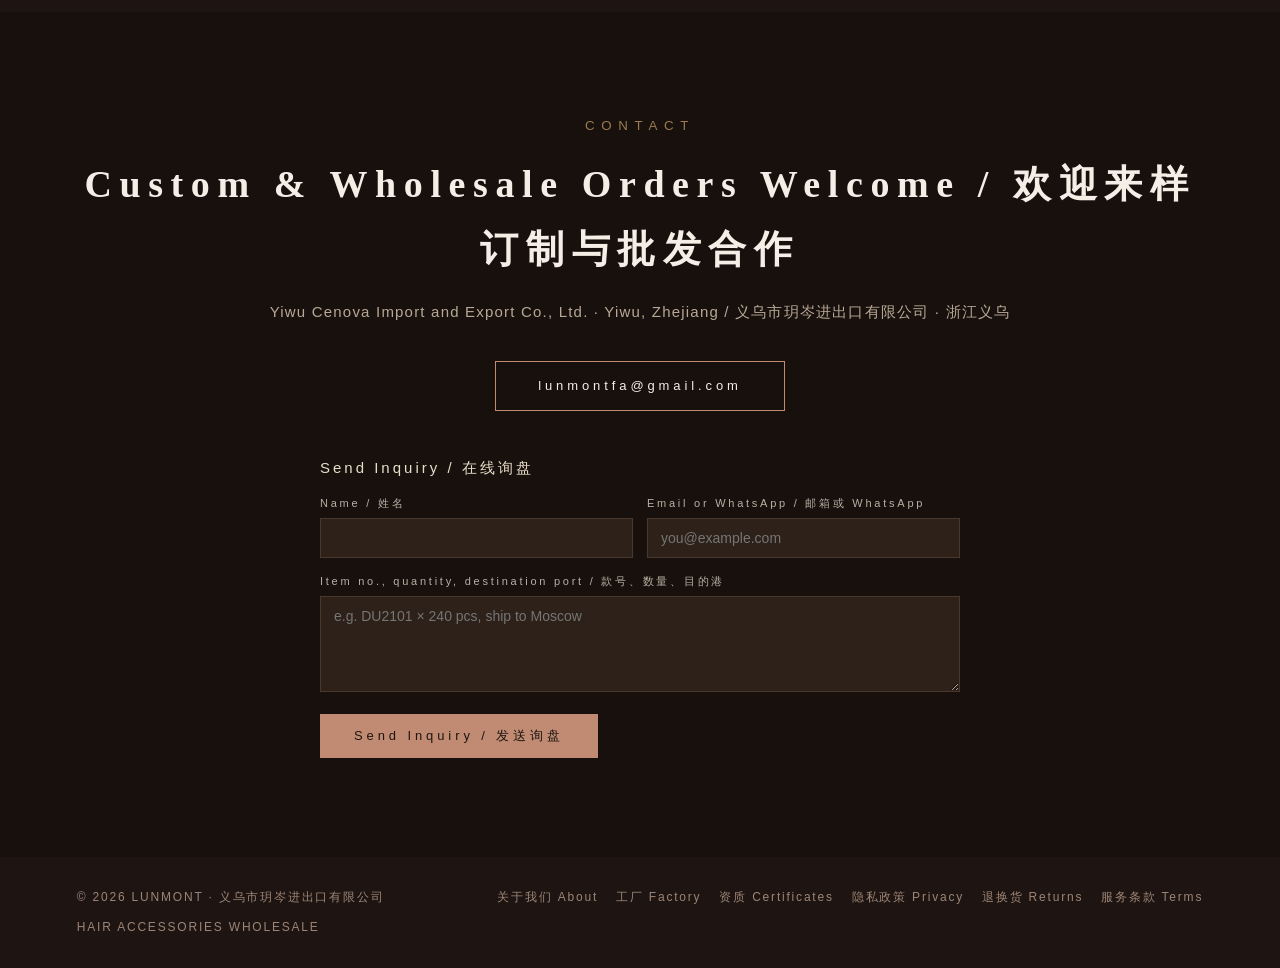
==== commit 9fee7c1a: "site: 前台可选仅图片展示(hide_names 开关,产品卡隐藏名称副标题)" ====
--- a/index.html
+++ b/index.html
@@ -77,6 +77,8 @@
   .card .cap{position:absolute;left:22px;right:22px;bottom:20px;color:#fff}
   .card .cap h3{font-size:18px;letter-spacing:.15em;font-weight:600}
   .card .cap p{font-size:13px;color:#e8e2d8;letter-spacing:.08em;margin-top:3px}
+  /* 仅图片展示开关(2026-11-26):body.hide-names 时产品卡隐藏名称/副标题/标签,只留图与价格 */
+  body.hide-names .card .cap h3,body.hide-names .card .cap p,body.hide-names .card .tags{display:none}
   /* ---- 变体（花色）条：一张卡 = 一个产品，卡内切换 SKU ---- */
   .card .vstrip{position:absolute;left:0;right:0;bottom:86px;display:flex;align-items:center;gap:8px;
     padding:0 20px;overflow-x:auto;scrollbar-width:none;z-index:2}
@@ -2767,6 +2769,8 @@
     // 服务端按 parent_sku 聚合成 cards；老后端（无 cards 字段）自动退回扁平行
     liveItems = (d.cards && d.cards.length) ? d.cards : (d.products||[]);
     flatItems = d.products || liveItems;
+    // 展示开关(2026-11-26):hide_names → 产品卡只留图片,隐藏名称/副标题文字
+    if (d.display) document.body.classList.toggle('hide-names', !!d.display.hideNames);
     // 记录本次渲染用的价格档：之后登录/登出若档位变化才会重拉。
     // 老后端不回 out.tier 时按零售处理（安全侧：宁可少显示批发价，绝不外漏）。
     lastTier = (d.tier === 'wholesale') ? 'wholesale' : 'retail';
